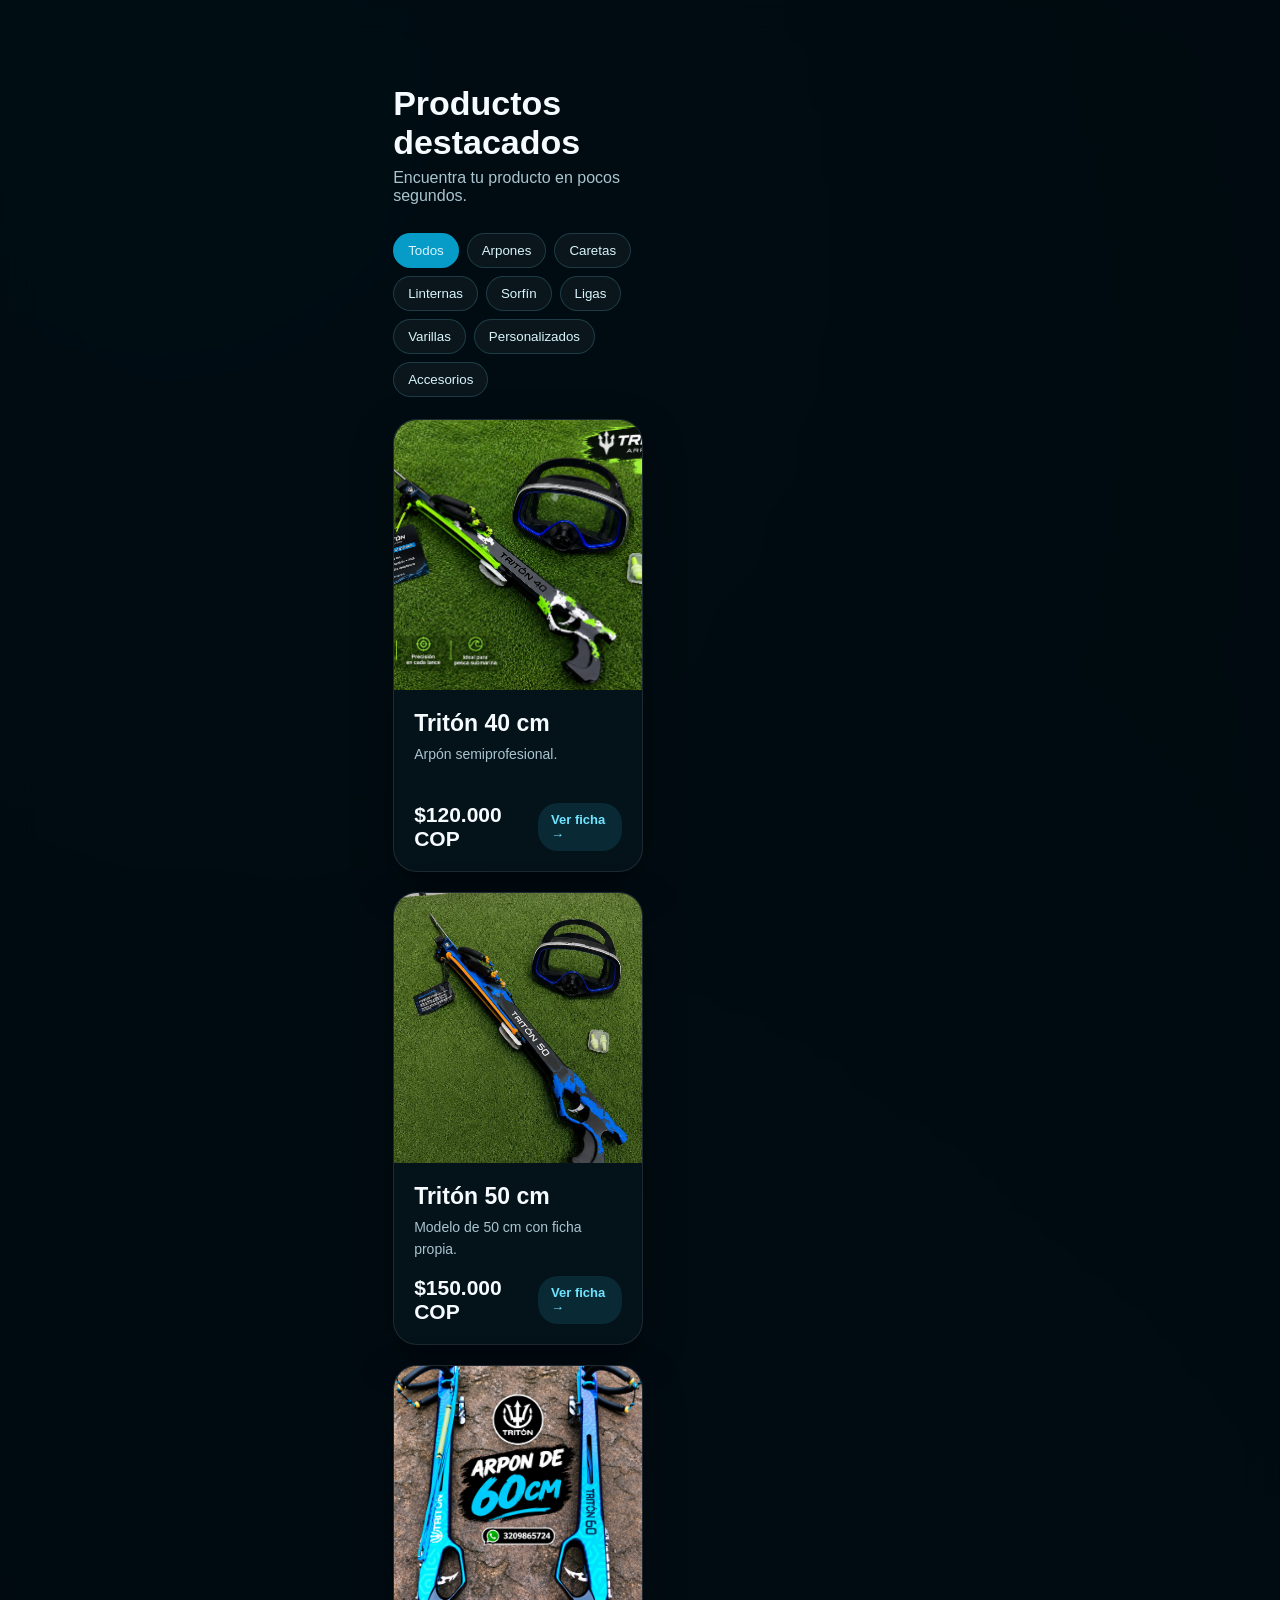
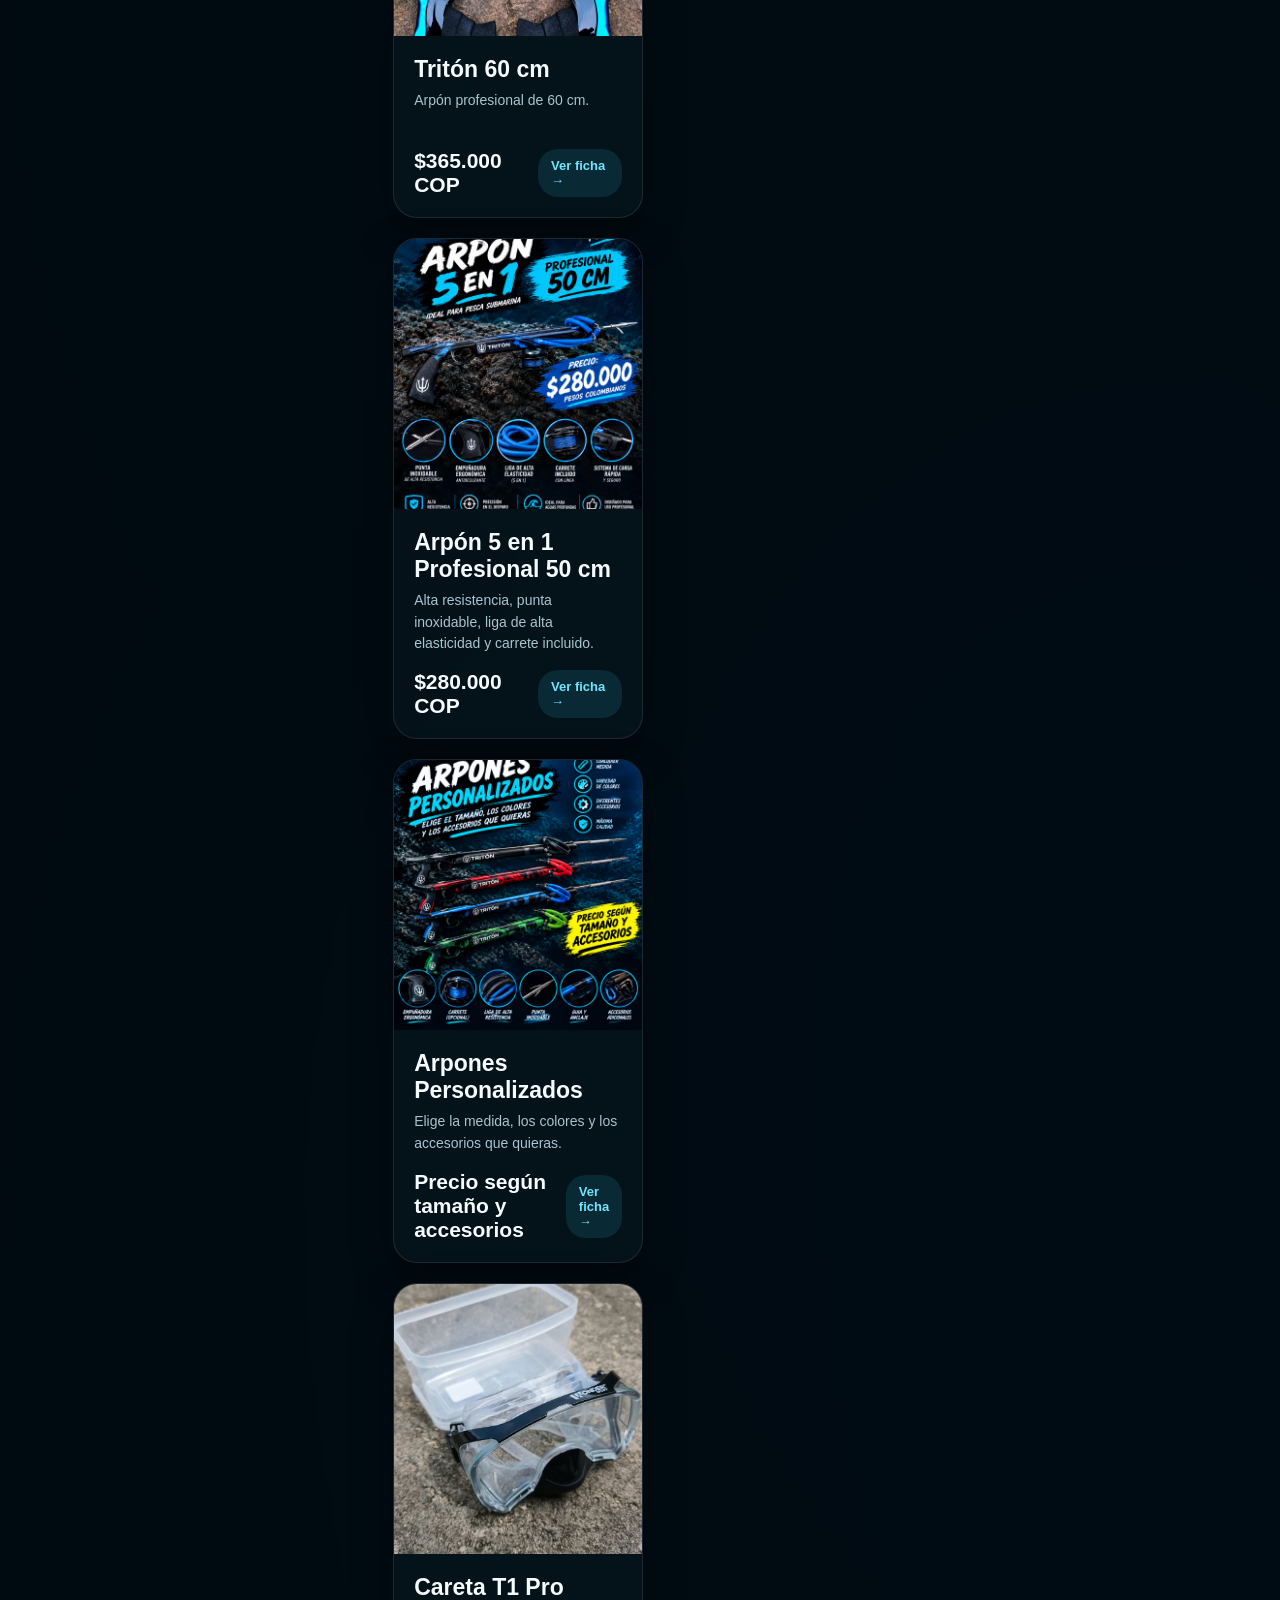
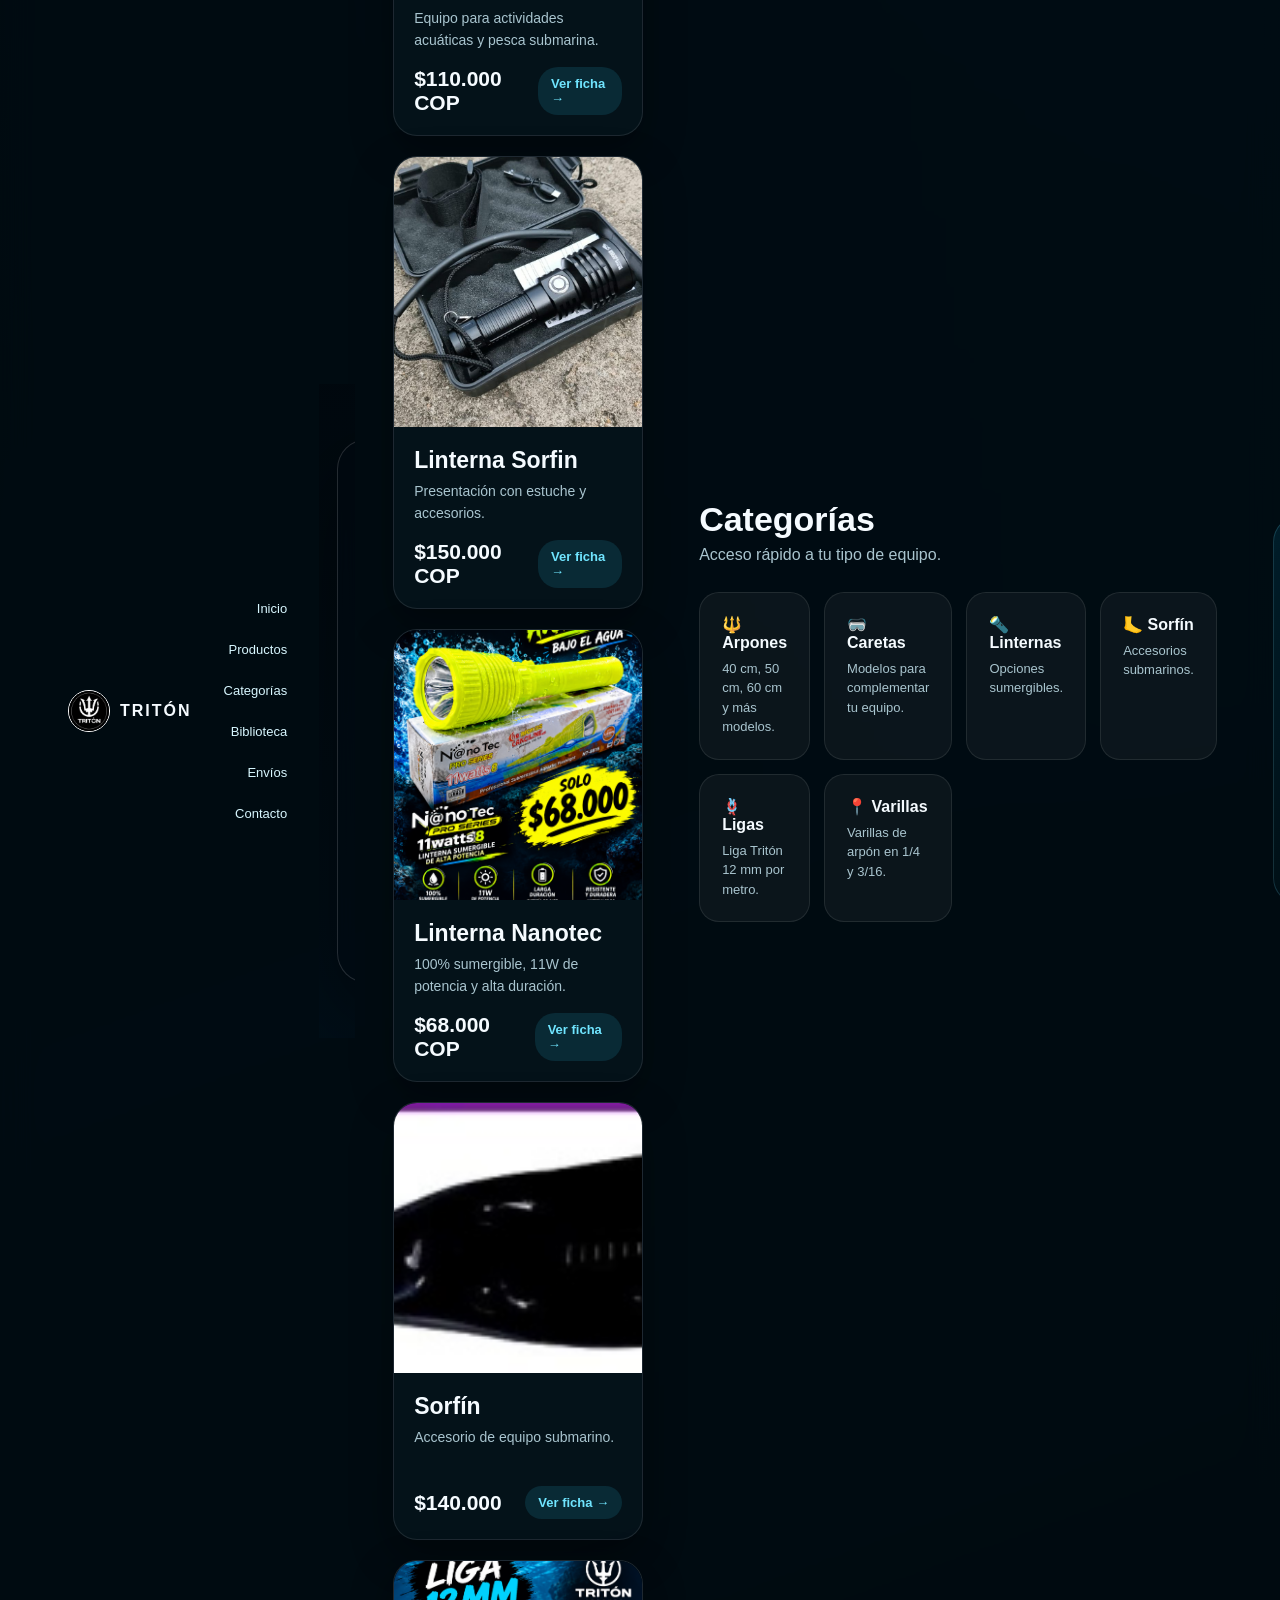
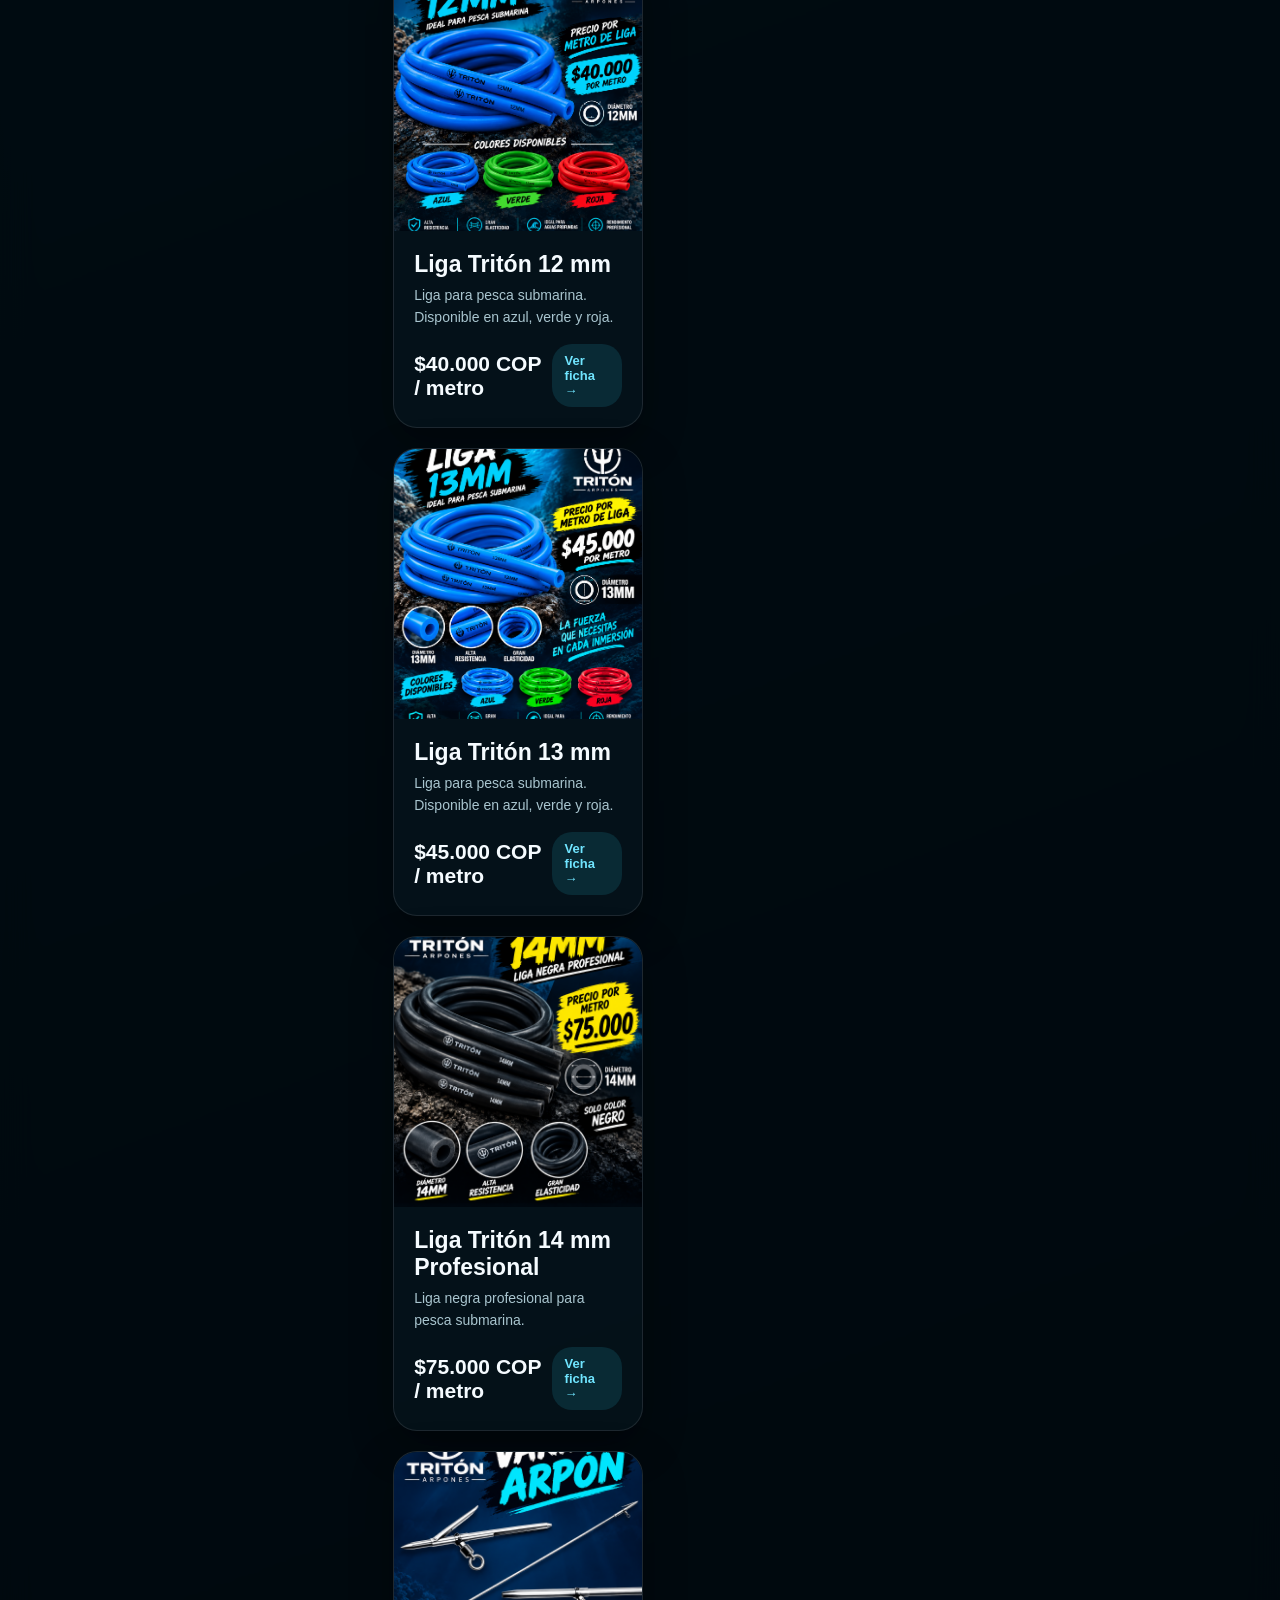
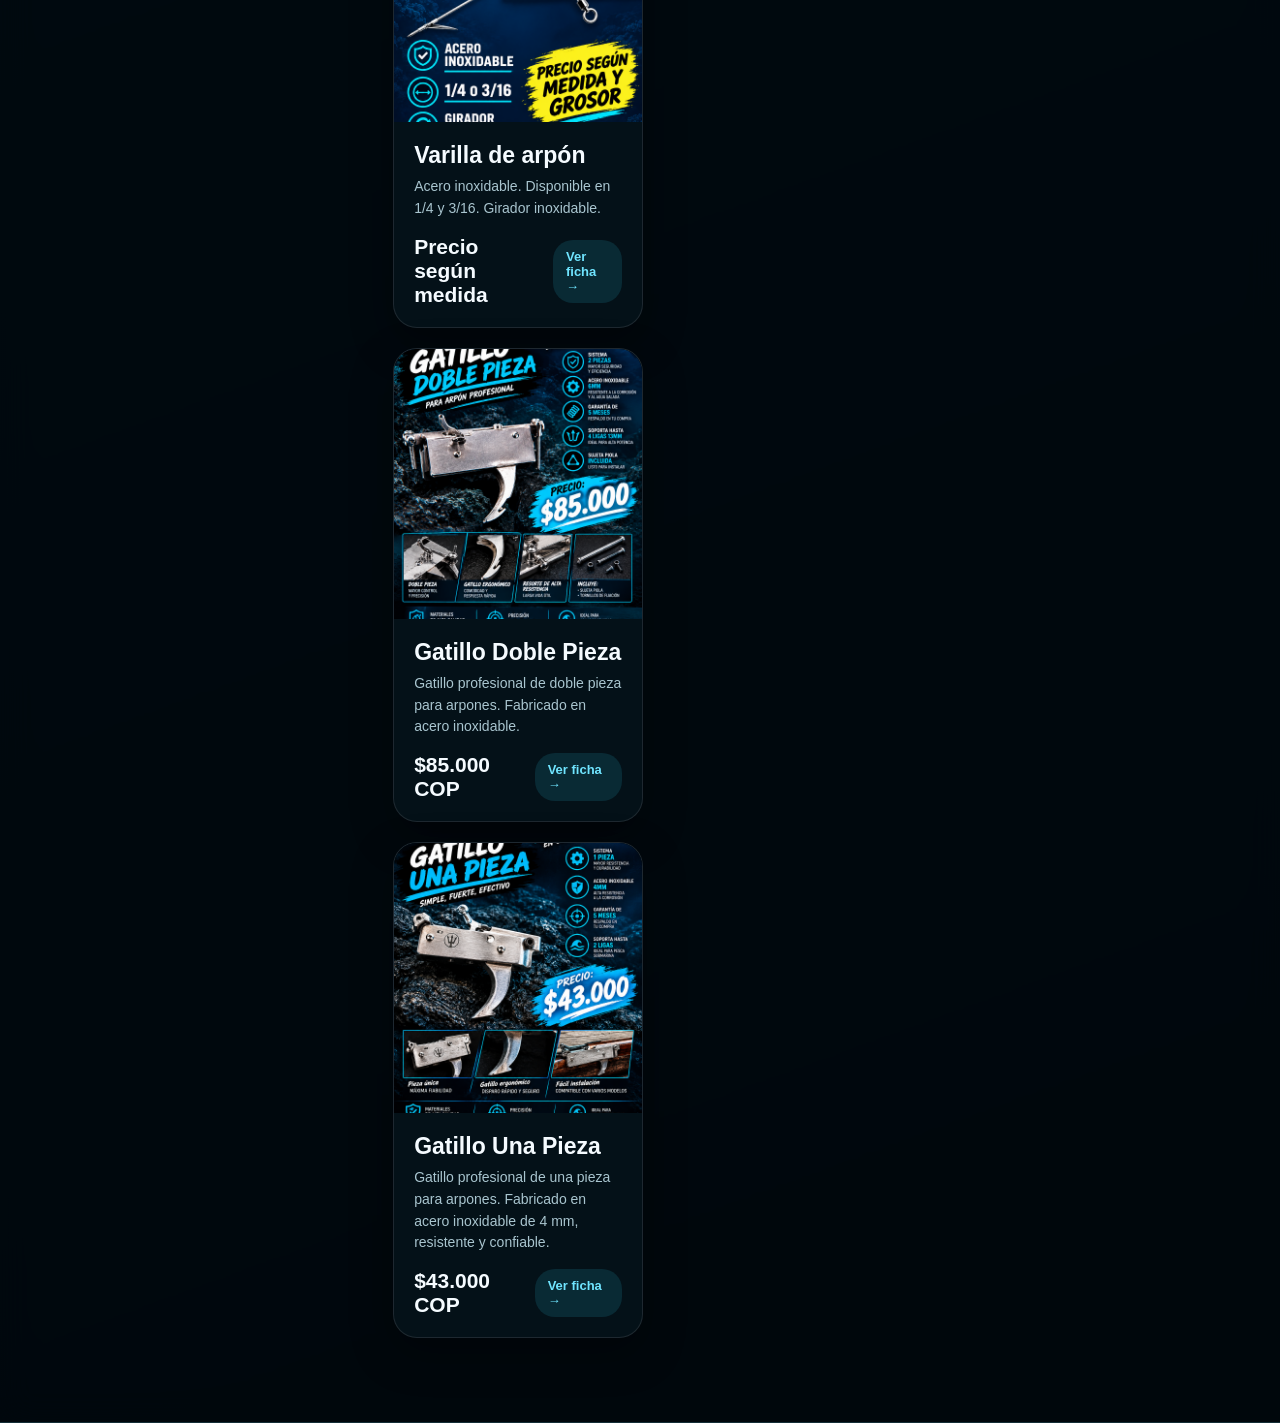
==== index.html @ bfc9eacf "Update index.html" ====
<!doctype html><html lang="es"><head><meta charset="utf-8"><meta name="viewport" content="width=device-width,initial-scale=1">
<title>Tritón Arpones | Catálogo</title><link rel="stylesheet" href="style.css"></head><body>
<div class="top"><div class="nav"><a class="brand" href="index.html"><img src="logo.jpg" alt="Tritón">TRITÓN</a>
<div class="navlinks">
<a href="index.html">Inicio</a>
<a href="index.html#productos">Productos</a>
<a href="index.html#categorias">Categorías</a>
<a href="index.html#galeria">Biblioteca</a>
<a href="index.html#envios">Envíos</a>
<a href="index.html#contacto">Contacto</a>
</div>
<section class="hero"><video class="hero-video" autoplay muted loop playsinline><source src="videofondo.mp4" type="video/mp4"></video><div class="hero-overlay"></div><div class="hero-content"><img class="logo-big" src="logo.jpg" alt="Logo Tritón Arpones">
<h1>TRITÓN <span>ARPONES</span></h1><p>Catálogo digital de productos para pesca submarina. Encuentra tu equipo, abre su ficha y consulta directamente.</p>
<div class="actions"><a class="btn" href="#productos">🔱 Explorar productos</a><a class="btn green" href="#contacto">💬 WhatsApp</a></div></div></section>

<section class="section" id="productos"><div class="section-head"><div><h2>Productos destacados</h2><p>Encuentra tu producto en pocos segundos.</p></div></div>
<div class="filters">
<button class="filter active" onclick="filtrar('todos',this)">Todos</button><button class="filter" onclick="filtrar('arpon',this)">Arpones</button><button class="filter" onclick="filtrar('careta',this)">Caretas</button><button class="filter" onclick="filtrar('linterna',this)">Linternas</button><button class="filter" onclick="filtrar('sorfin',this)">Sorfín</button><button class="filter" onclick="filtrar('liga',this)">Ligas</button><button class="filter" onclick="filtrar('varilla',this)">Varillas</button><button class="filter" onclick="filtrar('personalizado',this)">Personalizados</button><button class="filter" onclick="filtrar('accesorio',this)">
    Accesorios
</button>
</div>
<div class="products">
<article class="card" data-cat="arpon"><a href="triton-40.html"><div class="card-media"><img src="arpon-40.jpg.png" alt="Tritón 40 cm"></div></a><div class="card-body"><h3>Tritón 40 cm</h3><p>Arpón semiprofesional.</p><div class="card-bottom"><span class="price">$120.000 COP</span><span class="small-btn">Ver ficha →</span></div></div></article>
<article class="card" data-cat="arpon"><a href="triton-50.html"><div class="card-media"><img src="arpon-50.jpg.jpeg" alt="Tritón 50 cm"></div></a><div class="card-body"><h3>Tritón 50 cm</h3><p>Modelo de 50 cm con ficha propia.</p><div class="card-bottom"><span class="price">$150.000 COP</span><span class="small-btn">Ver ficha →</span></div></div></article>
<article class="card" data-cat="arpon"><a href="triton-60.html"><div class="card-media"><img src="arpon-60.png" alt="Tritón 60 cm"></div></a><div class="card-body"><h3>Tritón 60 cm</h3><p>Arpón profesional de 60 cm.</p><div class="card-bottom"><span class="price">$365.000 COP</span><span class="small-btn">Ver ficha →</span></div></div></article>
<article class="card" data-cat="arpon"><a href="arpon-50pro.html"><div class="card-media"><img src="arpon-50pro.png" alt="Arpón 5 en 1 profesional 50 cm"></div></a><div class="card-body"><h3>Arpón 5 en 1 Profesional 50 cm</h3><p>Alta resistencia, punta inoxidable, liga de alta elasticidad y carrete incluido.</p><div class="card-bottom"><span class="price">$280.000 COP</span><span class="small-btn">Ver ficha →</span></div></div></article>
<article class="card" data-cat="personalizado">
<a href="arpones-personalizados.html"><div class="card-media"><img src="./arponpersonalizado.png" alt="Arpones personalizados Tritón"></div></a>
<div class="card-body"><h3>Arpones Personalizados</h3><p>Elige la medida, los colores y los accesorios que quieras.</p><div class="card-bottom"><span class="price">Precio según tamaño y accesorios</span><span class="small-btn">Ver ficha →</span></div></div>
</article>

<article class="card" data-cat="careta"><a href="careta.html"><div class="card-media"><img src="careta.jpeg" alt="Careta"></div></a><div class="card-body"><h3>Careta T1 Pro</h3><p>Equipo para actividades acuáticas y pesca submarina.</p><div class="card-bottom"><span class="price">$110.000 COP</span><span class="small-btn">Ver ficha →</span></div></div></article>
<article class="card" data-cat="linterna"><a href="linterna.html"><div class="card-media"><img src="linterna.jpeg" alt="Linterna sumergible"></div></a><div class="card-body"><h3>Linterna Sorfin</h3><p>Presentación con estuche y accesorios.</p><div class="card-bottom"><span class="price">$150.000 COP</span><span class="small-btn">Ver ficha →</span></div></div></article>
<article class="card" data-cat="linterna"><a href="linterna-nanotec.html"><div class="card-media"><img src="./linternananotec.png" alt="Linterna Nanotec Pro Series 11W"></div></a><div class="card-body"><h3>Linterna Nanotec</h3><p>100% sumergible, 11W de potencia y alta duración.</p><div class="card-bottom"><span class="price">$68.000 COP</span><span class="small-btn">Ver ficha →</span></div></div></article>
<article class="card" data-cat="sorfin"><a href="sorfin.html"><div class="card-media"><img src="sorfin.jpg" alt="Sorfín"></div></a><div class="card-body"><h3>Sorfín</h3><p>Accesorio de equipo submarino.</p><div class="card-bottom"><span class="price">$140.000</span><span class="small-btn">Ver ficha →</span></div></div></article>
<article class="card" data-cat="liga">
<a href="liga-12mm.html"><div class="card-media"><img src="liga12mm.png" alt="Liga Tritón 12 mm"></div></a>
<div class="card-body"><h3>Liga Tritón 12 mm</h3><p>Liga para pesca submarina. Disponible en azul, verde y roja.</p><div class="card-bottom"><span class="price">$40.000 COP / metro</span><span class="small-btn">Ver ficha →</span></div></div>
</article>
<article class="card" data-cat="liga">
<a href="liga-13mm.html"><div class="card-media"><img src="liga-13mm.png" alt="Liga Tritón 13 mm"></div></a>
<div class="card-body"><h3>Liga Tritón 13 mm</h3><p>Liga para pesca submarina. Disponible en azul, verde y roja.</p><div class="card-bottom"><span class="price">$45.000 COP / metro</span><span class="small-btn">Ver ficha →</span></div></div>
</article>
<article class="card" data-cat="liga">
<a href="liga-14mm.html"><div class="card-media"><img src="liga-14.png" alt="Liga Tritón 14 mm profesional"></div></a>
<div class="card-body"><h3>Liga Tritón 14 mm Profesional</h3><p>Liga negra profesional para pesca submarina.</p><div class="card-bottom"><span class="price">$75.000 COP / metro</span><span class="small-btn">Ver ficha →</span></div></div>
</article>

<article class="card" data-cat="varilla">
<a href="varilla-arpon.html"><div class="card-media"><img src="varillaarpon.png" alt="Varilla de arpón Tritón"></div></a>
<div class="card-body"><h3>Varilla de arpón</h3><p>Acero inoxidable. Disponible en 1/4 y 3/16. Girador inoxidable.</p><div class="card-bottom"><span class="price">Precio según medida</span><span class="small-btn">Ver ficha →</span></div></div>
</article>
<article class="card" data-cat="accesorio">

    <a href="gatillo.html">
        <div class="card-media">
            <img src="gatillo2.png" alt="Gatillo doble pieza Tritón">
        </div>
    </a>

    <div class="card-body">

        <h3>Gatillo Doble Pieza</h3>

        <p>
            Gatillo profesional de doble pieza para arpones.
            Fabricado en acero inoxidable.
        </p>

        <div class="card-bottom">

            <span class="price">
                $85.000 COP
            </span>

            <span class="small-btn">
                Ver ficha →
            </span>

        </div>

    </div>

</article>
    <article class="card" data-cat="accesorio">

    <a href="gatillo1.html">
        <div class="card-media">
            <img 
                src="gatillo1.png" 
                alt="Gatillo una pieza Tritón Arpones"
            >
        </div>
    </a>

    <div class="card-body">

        <h3>Gatillo Una Pieza</h3>

        <p>
            Gatillo profesional de una pieza para arpones.
            Fabricado en acero inoxidable de 4 mm,
            resistente y confiable.
        </p>

        <div class="card-bottom">

            <span class="price">
                $43.000 COP
            </span>

            <span class="small-btn">
                Ver ficha →
            </span>

        </div>

    </div>

</article>
</div></section>

<section class="section" id="categorias"><div class="section-head"><div><h2>Categorías</h2><p>Acceso rápido a tu tipo de equipo.</p></div></div>
<div class="info-grid"><div class="info"><strong>🔱 Arpones</strong><span>40 cm, 50 cm, 60 cm y más modelos.</span></div><div class="info"><strong>🥽 Caretas</strong><span>Modelos para complementar tu equipo.</span></div><div class="info"><strong>🔦 Linternas</strong><span>Opciones sumergibles.</span></div><div class="info"><strong>🦶 Sorfín</strong><span>Accesorios submarinos.</span></div><div class="info"><strong>🪢 Ligas</strong><span>Liga Tritón 12 mm por metro.</span></div><div class="info"><strong>📍 Varillas</strong><span>Varillas de arpón en 1/4 y 3/16.</span></div></div></section>
<section class="section biblioteca" id="galeria">
    
<div class="banner"><div><h2>✨ Marcación láser</h2><p>Presenta la personalización como un servicio independiente dentro del catálogo.</p><div class="actions" style="justify-content:flex-start"><a class="btn" href="marcacion.html">Ver marcación</a></div></div><img src="marcacionlaser.png" alt="Marcación láser"></div></section>

<section class="section" id="envios"><div class="section-head"><div><h2>🚚 Envíos nacionales e internacionales</h2><p>Recibimos pedidos desde Colombia y también realizamos envíos internacionales.</p></div></div>
<div class="info-grid">
<div class="info"><strong>🇨🇴 Envíos nacionales</strong><span>Enviamos nuestros productos a diferentes ciudades de Colombia.</span></div>
<div class="info"><strong>🌎 Envíos internacionales</strong><span>También realizamos envíos fuera de Colombia. Consulta disponibilidad y costo según destino.</span></div>
<div class="info"><strong>📦 Pedidos</strong><span>Escríbenos por WhatsApp para confirmar disponibilidad, valor del envío y tiempo de entrega.</span></div>
</div>
<div class="actions" style="justify-content:center;margin-top:24px"><a class="btn green" href="https://wa.me/573209865724?text=Hola%20Tritón%20Arpones,%20quiero%20consultar%20por%20un%20envío%20nacional%20o%20internacional.">💬 Consultar envío</a></div>
</section>

<section class="contact" id="contacto"><h2>¿Necesitas ayuda?</h2><p>Consulta disponibilidad, precios o un producto específico.</p><a class="btn green" href="https://wa.me/573209865724">💬 Consultar por WhatsApp</a></section>
<footer>

    <strong>TRITÓN ARPONES</strong>

    <br><br>

    Precisión · Resistencia · Calidad

    <div class="redes-footer">

        <p>SÍGUENOS EN INSTAGRAM</p>

        <a
            href="https://www.instagram.com/arpon.triton/"
            target="_blank"
            rel="noopener noreferrer"
        >
            📷 @arpon.triton
        </a>

    </div>

    <br>

    © 2026

</footer>

<div class="modal" id="modal" onclick="closeModal()"><button class="close">×</button><img id="modalImg" src="" alt=""></div>

<script>
function openModal(src){document.getElementById('modalImg').src=src;document.getElementById('modal').classList.add('show')}
function closeModal(){document.getElementById('modal').classList.remove('show')}
function filtrar(cat,btn){
 document.querySelectorAll('.filter').forEach(x=>x.classList.remove('active'));
 btn.classList.add('active');
 document.querySelectorAll('.card').forEach(c=>c.style.display=(cat==='todos'||c.dataset.cat===cat)?'block':'none');
}
</script></body></html>
---- style.css ----
:root{
    --bg:#031019;
    --panel:#071b27;
    --cyan:#28d8ff;
    --cyan2:#079cc7;
    --green:#20d477;
    --white:#f5fbff;
    --muted:#a9c5cf;
    --border:rgba(110,225,255,.18);
}

/* ===== BASE ===== */

*{
    box-sizing:border-box;
    margin:0;
    padding:0;
}

html{
    scroll-behavior:smooth;
    width:100%;
    overflow-x:hidden;
}

body{
    width:100%;
    min-width:0;
    margin:0;
    padding:0;
    font-family:Arial,sans-serif;
    color:var(--white);
    background:
        radial-gradient(circle at 10% 0%,rgba(0,205,255,.20),transparent 28%),
        radial-gradient(circle at 90% 30%,rgba(0,93,175,.20),transparent 30%),
        linear-gradient(160deg,#01070b,#062431 52%,#01090f);
    min-height:100vh;
    overflow-x:hidden;
    display:block;
}

a{
    text-decoration:none;
    color:inherit;
}

/* ===== MENU ===== */

.top{
    position:sticky;
    top:0;
    z-index:50;
    width:100%;
    background:rgba(1,8,13,.84);
    backdrop-filter:blur(16px);
    border-bottom:1px solid var(--border);
}

.nav{
    width:100%;
    max-width:1180px;
    margin:0 auto;
    display:flex;
    align-items:center;
    justify-content:space-between;
    gap:20px;
    padding:12px 18px;
}

.brand{
    display:flex;
    align-items:center;
    gap:10px;
    font-weight:900;
    letter-spacing:2px;
    white-space:nowrap;
}

.brand img{
    width:42px;
    height:42px;
    border-radius:50%;
    border:1px solid white;
    object-fit:cover;
}

.navlinks{
    display:flex;
    gap:8px;
    flex-wrap:wrap;
    justify-content:flex-end;
}

.navlinks a{
    padding:9px 12px;
    border-radius:20px;
    color:#d7f7ff;
    font-size:13px;
}

.navlinks a:hover{
    background:rgba(40,216,255,.12);
}

/* ===== HERO ===== */

.hero{
    position:relative;
    width:100%;
    min-height:640px;
    display:grid;
    place-items:center;
    text-align:center;
    padding:55px 18px;
    overflow:hidden;
    background:#01090f;
}

.hero-video{
    position:absolute;
    inset:0;
    width:100%;
    height:100%;
    object-fit:cover;
    z-index:0;
}

.hero-overlay{
    position:absolute;
    inset:0;
    z-index:1;
    background:
        linear-gradient(
            rgba(0,8,14,.45),
            rgba(0,15,25,.88)
        );
}

.hero-content{
    position:relative;
    z-index:2;
    width:100%;
    max-width:900px;
    padding:42px 25px;
    border:1px solid rgba(255,255,255,.14);
    border-radius:30px;
    background:rgba(0,10,17,.58);
    backdrop-filter:blur(8px);
    box-shadow:0 30px 90px rgba(0,0,0,.55);
}

.logo-big{
    width:105px;
    height:105px;
    border-radius:50%;
    border:2px solid white;
    box-shadow:0 0 35px rgba(40,216,255,.3);
    object-fit:cover;
}

.hero h1{
    font-size:clamp(38px,7vw,72px);
    letter-spacing:5px;
    margin:18px 0 10px;
}

.hero h1 span{
    color:var(--cyan);
}

.hero p{
    max-width:700px;
    margin:auto;
    color:#d4f5fc;
    line-height:1.7;
    font-size:17px;
}

.actions{
    display:flex;
    justify-content:center;
    align-items:center;
    gap:12px;
    flex-wrap:wrap;
    margin-top:26px;
}

.btn{
    display:inline-flex;
    align-items:center;
    justify-content:center;
    gap:8px;
    padding:13px 20px;
    border-radius:28px;
    background:linear-gradient(135deg,#057da3,#17c9f0);
    font-weight:800;
    transition:.25s;
}

.btn:hover{
    transform:translateY(-3px);
    box-shadow:0 12px 30px rgba(40,216,255,.24);
}

.btn.green{
    background:var(--green);
    color:#032011;
}

/* ===== SECCIONES ===== */

.section{
    width:100%;
    max-width:1180px;
    margin:0 auto;
    padding:72px 18px;
    display:block;
}

.section-head{
    display:flex;
    align-items:end;
    justify-content:space-between;
    gap:20px;
    margin-bottom:28px;
}

.section-head h2{
    font-size:34px;
}

.section-head p{
    color:var(--muted);
    margin-top:7px;
}

/* ===== FILTROS ===== */

.filters{
    width:100%;
    display:flex;
    gap:8px;
    flex-wrap:wrap;
    margin-bottom:22px;
}

.filter{
    border:1px solid var(--border);
    background:rgba(255,255,255,.045);
    color:#d8f5fc;
    border-radius:22px;
    padding:9px 14px;
    cursor:pointer;
}

.filter.active,
.filter:hover{
    background:var(--cyan2);
    border-color:transparent;
}

/* ===== PRODUCTOS ===== */

.products{
    width:100%;
    display:grid;
    grid-template-columns:repeat(auto-fit,minmax(250px,1fr));
    gap:20px;
}

.card{
    width:100%;
    background:rgba(5,20,29,.82);
    border:1px solid rgba(255,255,255,.10);
    border-radius:24px;
    overflow:hidden;
    box-shadow:0 15px 40px rgba(0,0,0,.35);
    transition:.3s;
}

.card:hover{
    transform:translateY(-6px);
    border-color:rgba(40,216,255,.42);
}

.card-media{
    width:100%;
    height:270px;
    background:#02080d;
    overflow:hidden;
}

.card-media img{
    width:100%;
    height:100%;
    object-fit:cover;
    display:block;
    transition:.45s;
}

.card:hover .card-media img{
    transform:scale(1.045);
}

.card-body{
    padding:20px;
}

.card-body h3{
    font-size:23px;
    margin-bottom:7px;
}

.card-body p{
    color:var(--muted);
    line-height:1.55;
    font-size:14px;
    min-height:44px;
}

.card-bottom{
    display:flex;
    align-items:center;
    justify-content:space-between;
    gap:10px;
    margin-top:15px;
}

.price{
    font-weight:900;
    font-size:21px;
}

.small-btn{
    padding:9px 13px;
    border-radius:20px;
    background:rgba(40,216,255,.12);
    color:#70e5ff;
    font-weight:800;
    font-size:13px;
}

/* ===== CATEGORÍAS ===== */

.info-grid{
    width:100%;
    display:grid;
    grid-template-columns:repeat(4,1fr);
    gap:14px;
}

.info{
    padding:22px;
    border-radius:20px;
    background:rgba(255,255,255,.045);
    border:1px solid rgba(255,255,255,.09);
}

.info strong{
    display:block;
    margin-bottom:7px;
}

.info span{
    color:var(--muted);
    font-size:13px;
    line-height:1.5;
}

/* ===== MARCACIÓN ===== */

.banner{
    width:100%;
    display:grid;
    grid-template-columns:1fr 1fr;
    gap:28px;
    align-items:center;
    padding:28px;
    border-radius:26px;
    background:
        linear-gradient(
            135deg,
            rgba(0,115,150,.18),
            rgba(0,0,0,.35)
        );
    border:1px solid var(--border);
}

.banner img{
    width:100%;
    border-radius:18px;
    max-height:360px;
    object-fit:cover;
}

.banner h2{
    font-size:32px;
    margin-bottom:12px;
}

.banner p{
    color:var(--muted);
    line-height:1.7;
}

/* ===== ENVÍOS ===== */

#envios{
    width:100%;
}

/* ===== CONTACTO ===== */

.contact{
    width:100%;
    text-align:center;
    padding:80px 18px;
    background:rgba(0,0,0,.45);
}

.contact h2{
    font-size:38px;
}

.contact p{
    color:var(--muted);
    margin:10px 0 22px;
}

/* ===== FOOTER ===== */

footer{
    width:100%;
    text-align:center;
    padding:28px;
    color:#77939e;
    background:#010609;
}

.redes-footer{
    margin-top:25px;
}

.redes-footer p{
    color:#00c8ff;
    font-weight:bold;
    font-size:14px;
    letter-spacing:1px;
    margin-bottom:12px;
}

.redes-footer a{
    display:inline-block;
    color:#ffffff;
    text-decoration:none;
    border:1px solid #00c8ff;
    border-radius:10px;
    padding:10px 20px;
    background:rgba(0,200,255,.08);
    font-weight:bold;
    transition:.3s;
}

.redes-footer a:hover{
    background:#00c8ff;
    color:#001018;
    transform:translateY(-3px);
    box-shadow:0 5px 20px rgba(0,200,255,.35);
}

/* ===== PÁGINAS DE PRODUCTOS ===== */

.product-page{
    width:100%;
    max-width:1180px;
    margin:0 auto;
    padding:42px 18px 80px;
}

.back{
    display:inline-block;
    color:#76e6ff;
    margin-bottom:20px;
}

.product-layout{
    display:grid;
    grid-template-columns:1.1fr .9fr;
    gap:34px;
}

.product-photo{
    background:#02080d;
    border:1px solid rgba(255,255,255,.12);
    border-radius:26px;
    overflow:hidden;
}

.product-photo img{
    width:100%;
    max-height:720px;
    object-fit:cover;
    display:block;
    cursor:pointer;
}

.product-info h1{
    font-size:clamp(38px,5vw,60px);
    margin:7px 0;
}

.kicker{
    color:#67e2ff;
    font-weight:900;
    letter-spacing:2px;
}

.lead{
    color:var(--muted);
    line-height:1.7;
    margin:14px 0 22px;
}

.specs{
    display:grid;
    gap:9px;
}

.spec{
    padding:13px 15px;
    border-radius:14px;
    background:rgba(255,255,255,.05);
    border:1px solid rgba(255,255,255,.08);
}

/* ===== MODAL ===== */

.modal{
    display:none;
    position:fixed;
    inset:0;
    z-index:100;
    background:rgba(0,0,0,.9);
    align-items:center;
    justify-content:center;
    padding:20px;
}

.modal.show{
    display:flex;
}

.modal img{
    max-width:95vw;
    max-height:90vh;
    border-radius:14px;
}

.close{
    position:absolute;
    right:20px;
    top:10px;
    color:white;
    background:none;
    border:0;
    font-size:40px;
    cursor:pointer;
}

/* ===== TABLET ===== */

@media(max-width:850px){

    .nav{
        align-items:flex-start;
    }

    .navlinks{
        justify-content:flex-start;
    }

    .info-grid{
        grid-template-columns:1fr 1fr;
    }

    .product-layout,
    .banner{
        grid-template-columns:1fr;
    }
}

/* ===== CELULAR ===== */

@media(max-width:520px){

    .nav{
        flex-direction:column;
        align-items:center;
    }

    .navlinks{
        width:100%;
        justify-content:center;
    }

    .hero{
        min-height:570px;
    }

    .hero-content{
        padding:32px 18px;
    }

    .hero h1{
        letter-spacing:2px;
    }

    .section{
        padding:55px 14px;
    }

    .info-grid{
        grid-template-columns:1fr;
    }

    .card-media{
        height:245px;
    }

    .section-head{
        display:block;
    }

    .products{
        grid-template-columns:1fr;
    }

    .banner{
        padding:20px;
    }
}
/* =========================
   BIBLIOTECA / GALERÍA
========================= */

.biblioteca {
    padding-top: 70px;
}

.galeria-grid {
    display: grid;
    grid-template-columns: repeat(3, 1fr);
    gap: 20px;
}

.galeria-item {
    height: 300px;
    background: #02080d;
    border: 1px solid rgba(255,255,255,.10);
    border-radius: 22px;
    overflow: hidden;
    box-shadow: 0 15px 40px rgba(0,0,0,.35);
    transition: .3s;
}

.galeria-item:hover {
    transform: translateY(-6px);
    border-color: rgba(40,216,255,.45);
}

.galeria-item img {
    width: 100%;
    height: 100%;
    object-fit: cover;
    display: block;
    cursor: pointer;
    transition: .4s;
}

.galeria-item:hover img {
    transform: scale(1.04);
}

.galeria-item video {
    width: 100%;
    height: 100%;
    object-fit: cover;
    display: block;
    background: #000;
}

/* Adaptación para celular */

@media(max-width:850px) {
    .galeria-grid {
        grid-template-columns: repeat(2, 1fr);
    }
}

@media(max-width:520px) {
    .galeria-grid {
        grid-template-columns: 1fr;
    }

    .galeria-item {
        height: 260px;
    }
}
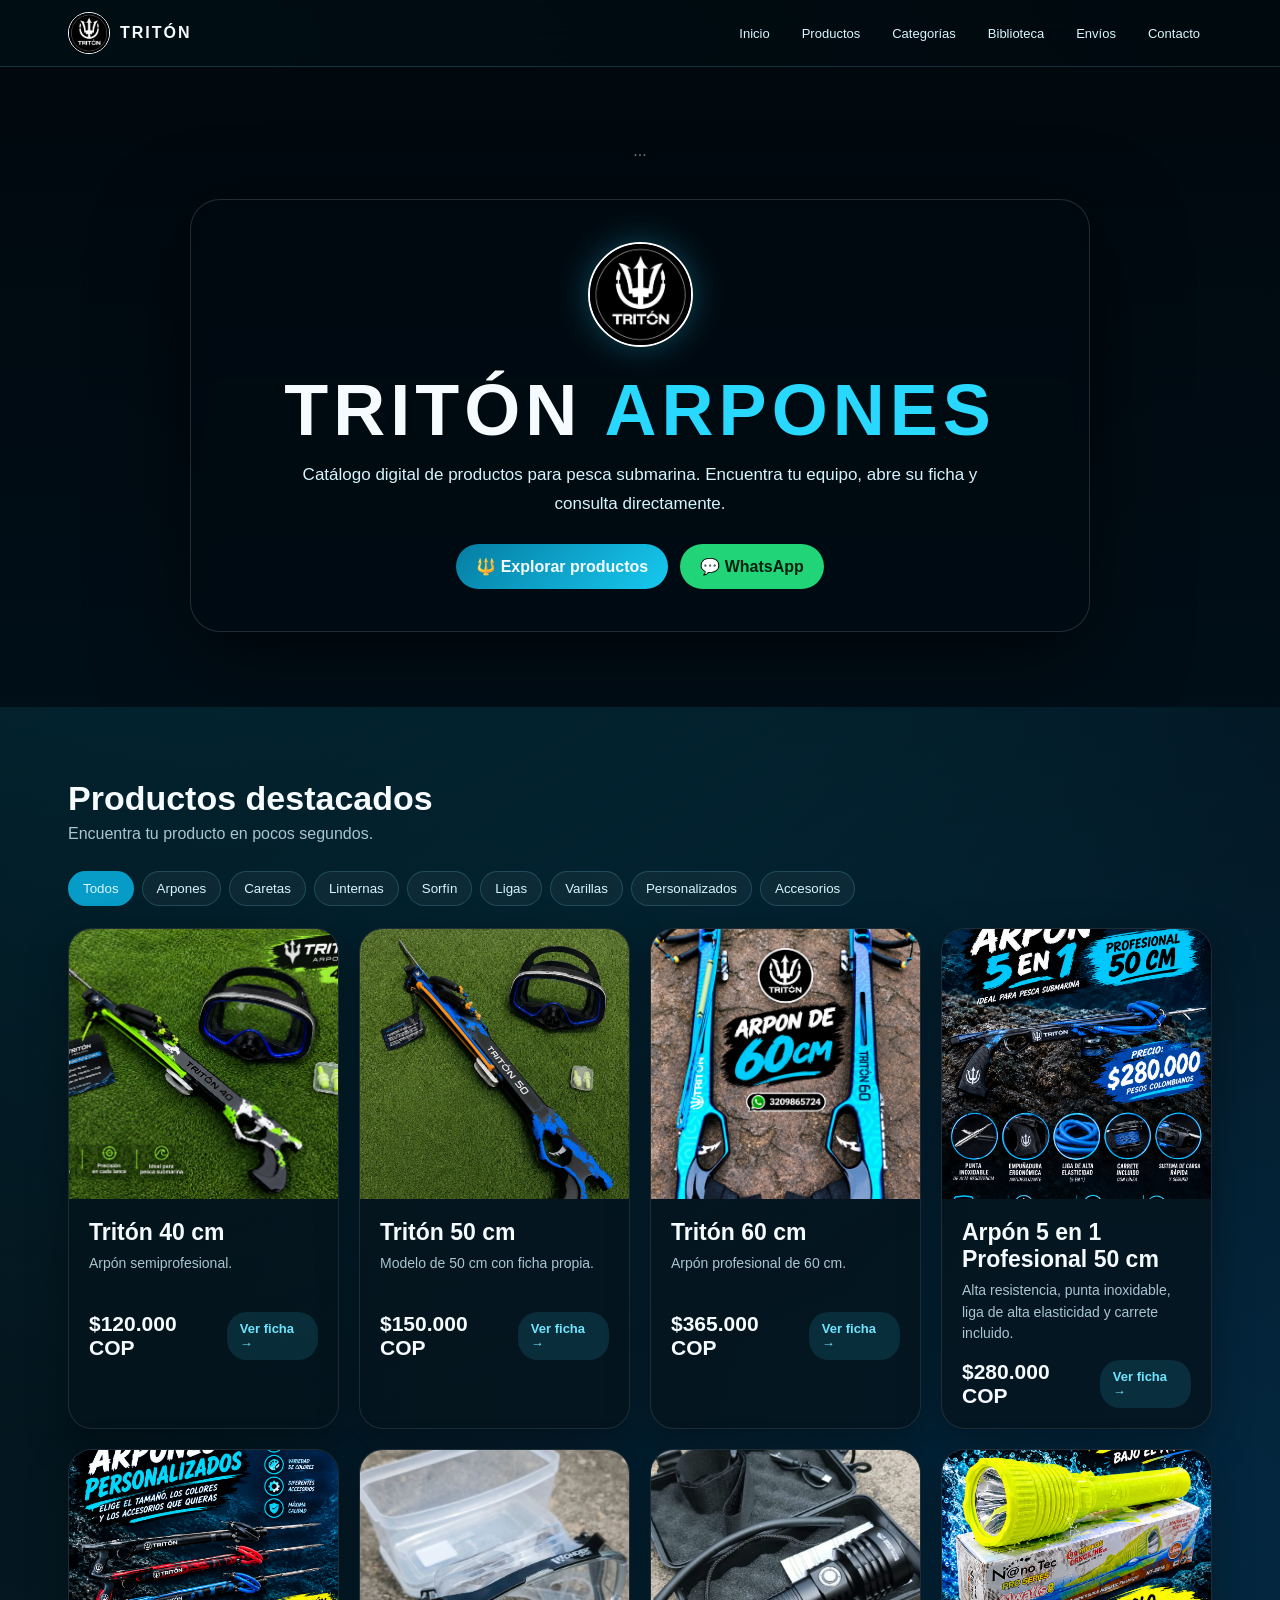
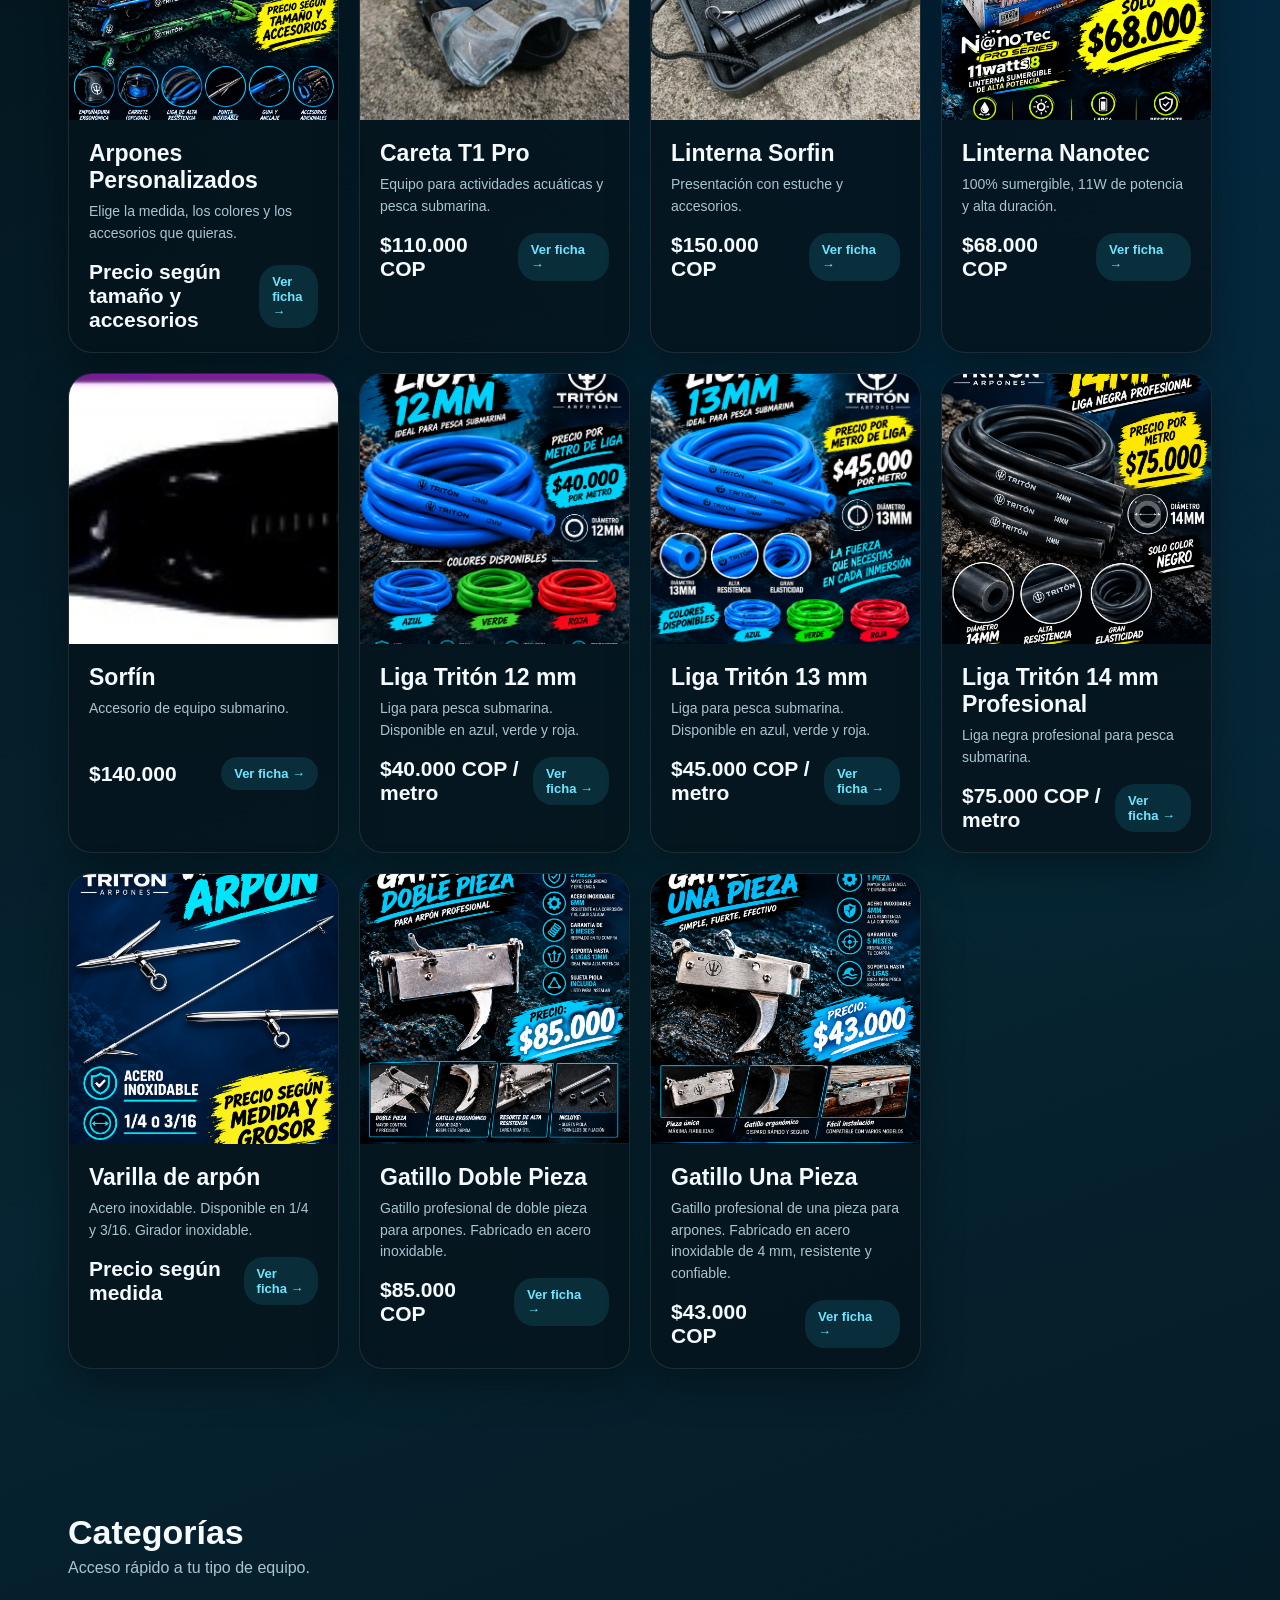
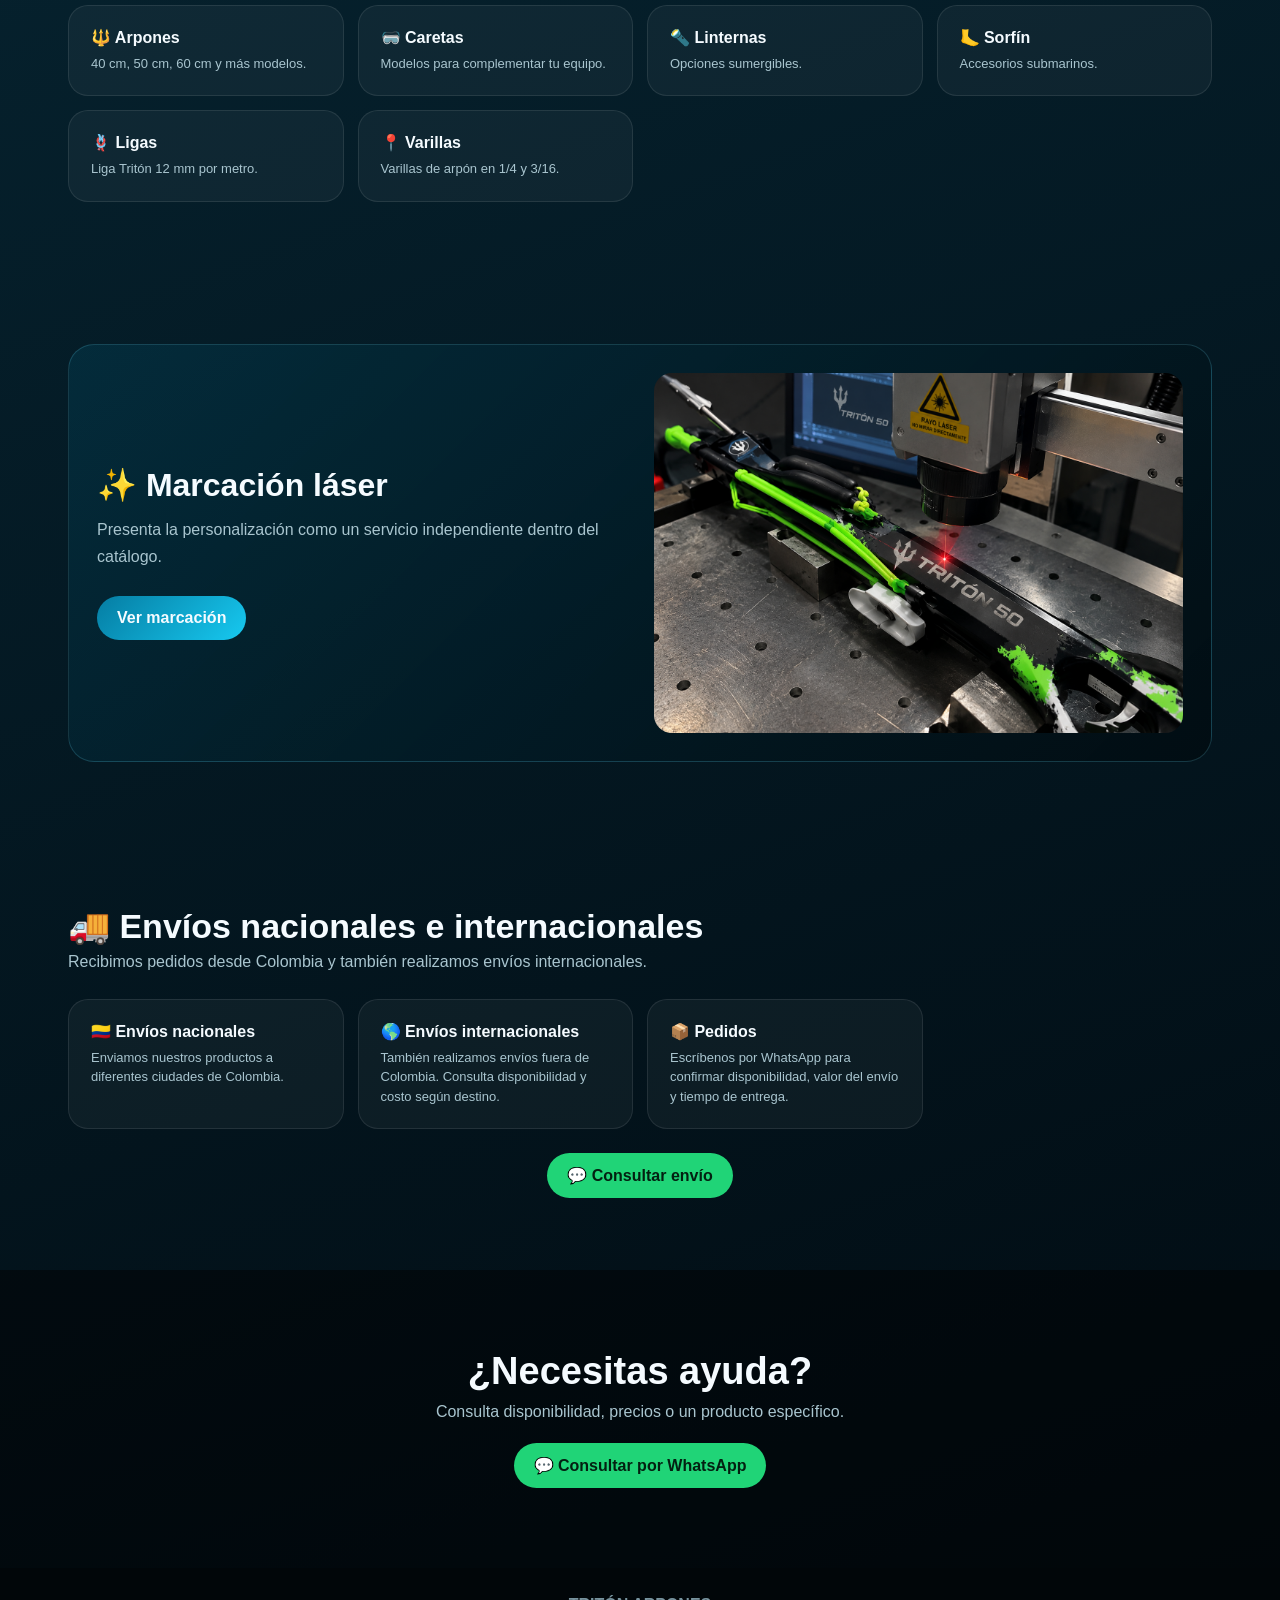
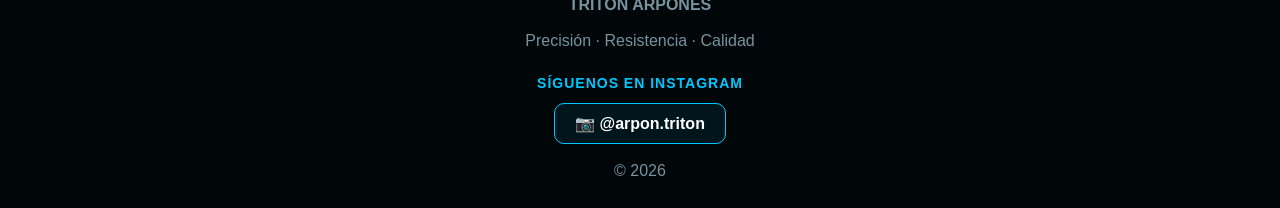
==== commit 6338a5ea: "Update index.html" ====
--- a/index.html
+++ b/index.html
@@ -1,15 +1,21 @@
 <!doctype html><html lang="es"><head><meta charset="utf-8"><meta name="viewport" content="width=device-width,initial-scale=1">
 <title>Tritón Arpones | Catálogo</title><link rel="stylesheet" href="style.css"></head><body>
-<div class="top"><div class="nav"><a class="brand" href="index.html"><img src="logo.jpg" alt="Tritón">TRITÓN</a>
-<div class="navlinks">
-<a href="index.html">Inicio</a>
-<a href="index.html#productos">Productos</a>
-<a href="index.html#categorias">Categorías</a>
-<a href="index.html#galeria">Biblioteca</a>
-<a href="index.html#envios">Envíos</a>
-<a href="index.html#contacto">Contacto</a>
+<div class="top">
+  <div class="nav">
+    <a class="brand" href="index.html"><img src="logo.jpg" alt="Tritón">TRITÓN</a>
+    <div class="navlinks">
+      <a href="index.html">Inicio</a>
+      <a href="index.html#productos">Productos</a>
+      <a href="index.html#categorias">Categorías</a>
+      <a href="index.html#galeria">Biblioteca</a>
+      <a href="index.html#envios">Envíos</a>
+      <a href="index.html#contacto">Contacto</a>
+    </div>
+  </div>
 </div>
-<section class="hero"><video class="hero-video" autoplay muted loop playsinline><source src="videofondo.mp4" type="video/mp4"></video><div class="hero-overlay"></div><div class="hero-content"><img class="logo-big" src="logo.jpg" alt="Logo Tritón Arpones">
+
+<section class="hero">
+  ...<video class="hero-video" autoplay muted loop playsinline><source src="videofondo.mp4" type="video/mp4"></video><div class="hero-overlay"></div><div class="hero-content"><img class="logo-big" src="logo.jpg" alt="Logo Tritón Arpones">
 <h1>TRITÓN <span>ARPONES</span></h1><p>Catálogo digital de productos para pesca submarina. Encuentra tu equipo, abre su ficha y consulta directamente.</p>
 <div class="actions"><a class="btn" href="#productos">🔱 Explorar productos</a><a class="btn green" href="#contacto">💬 WhatsApp</a></div></div></section>
 
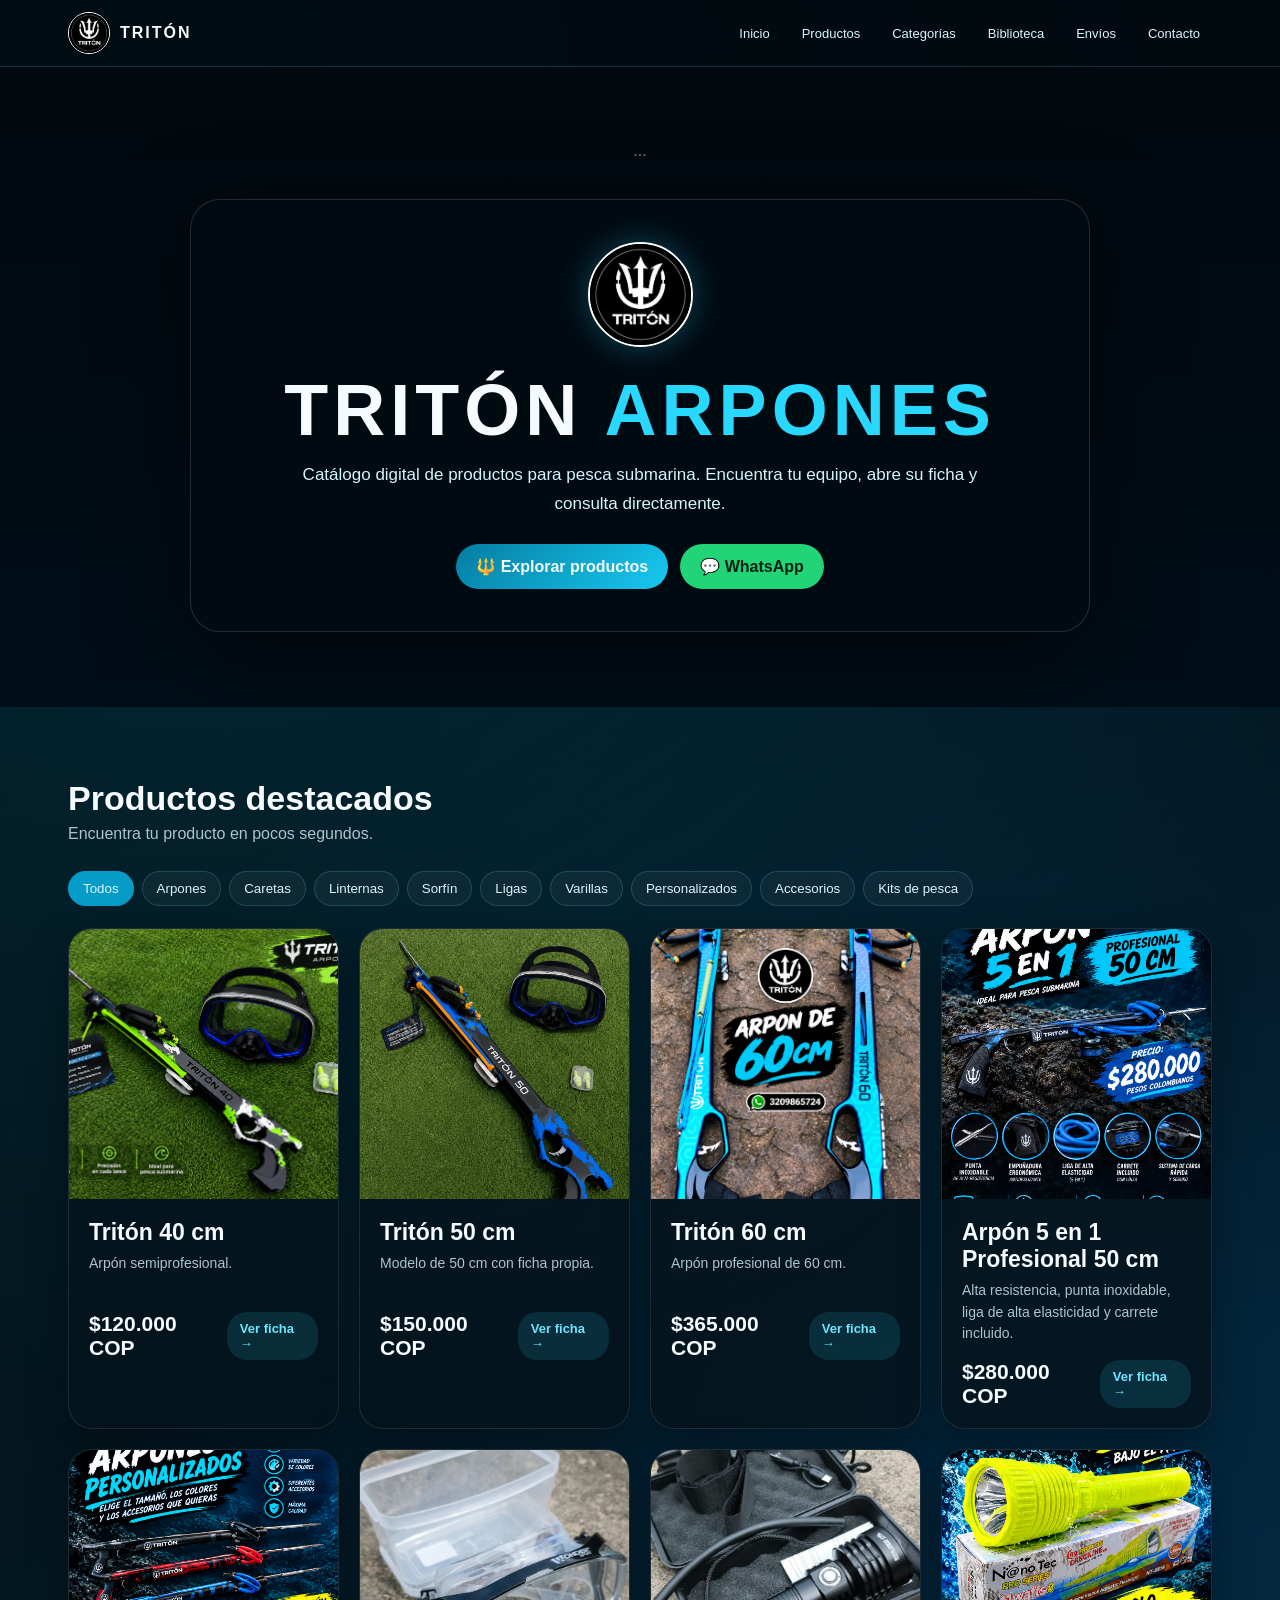
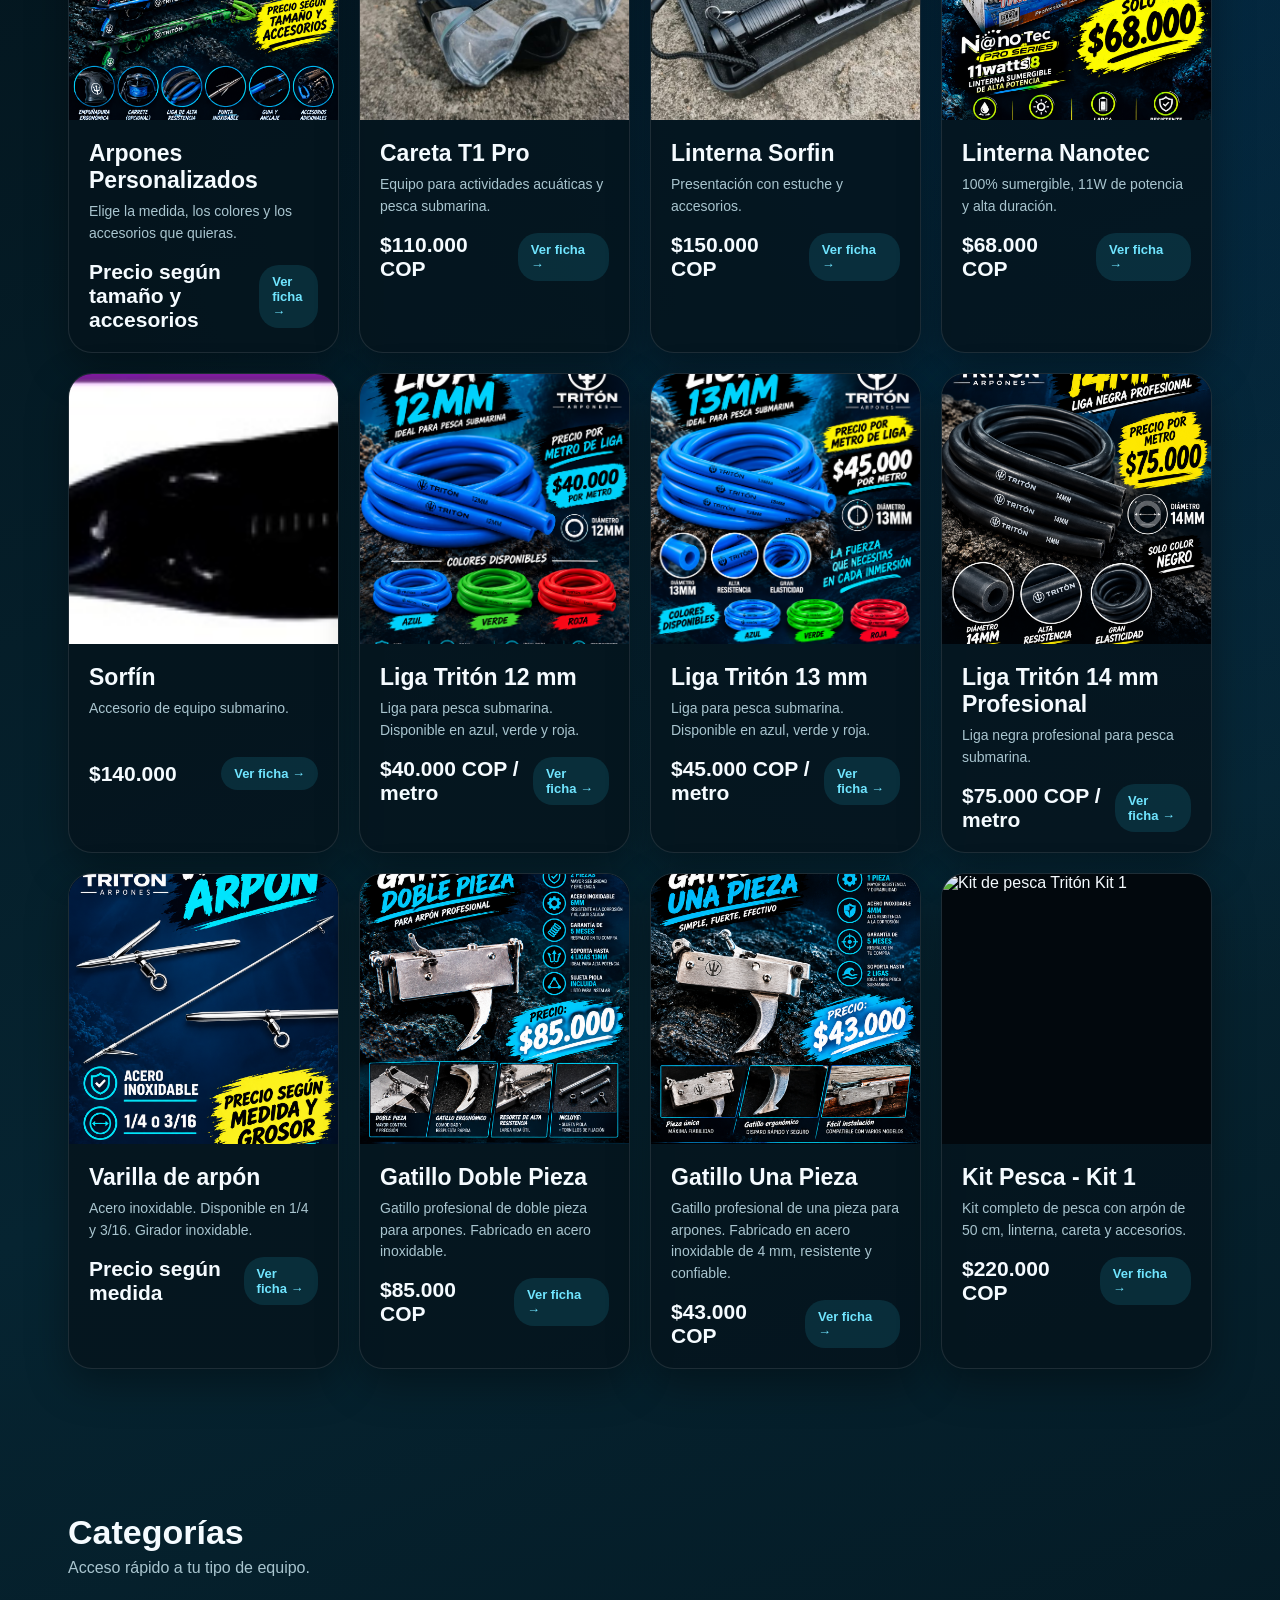
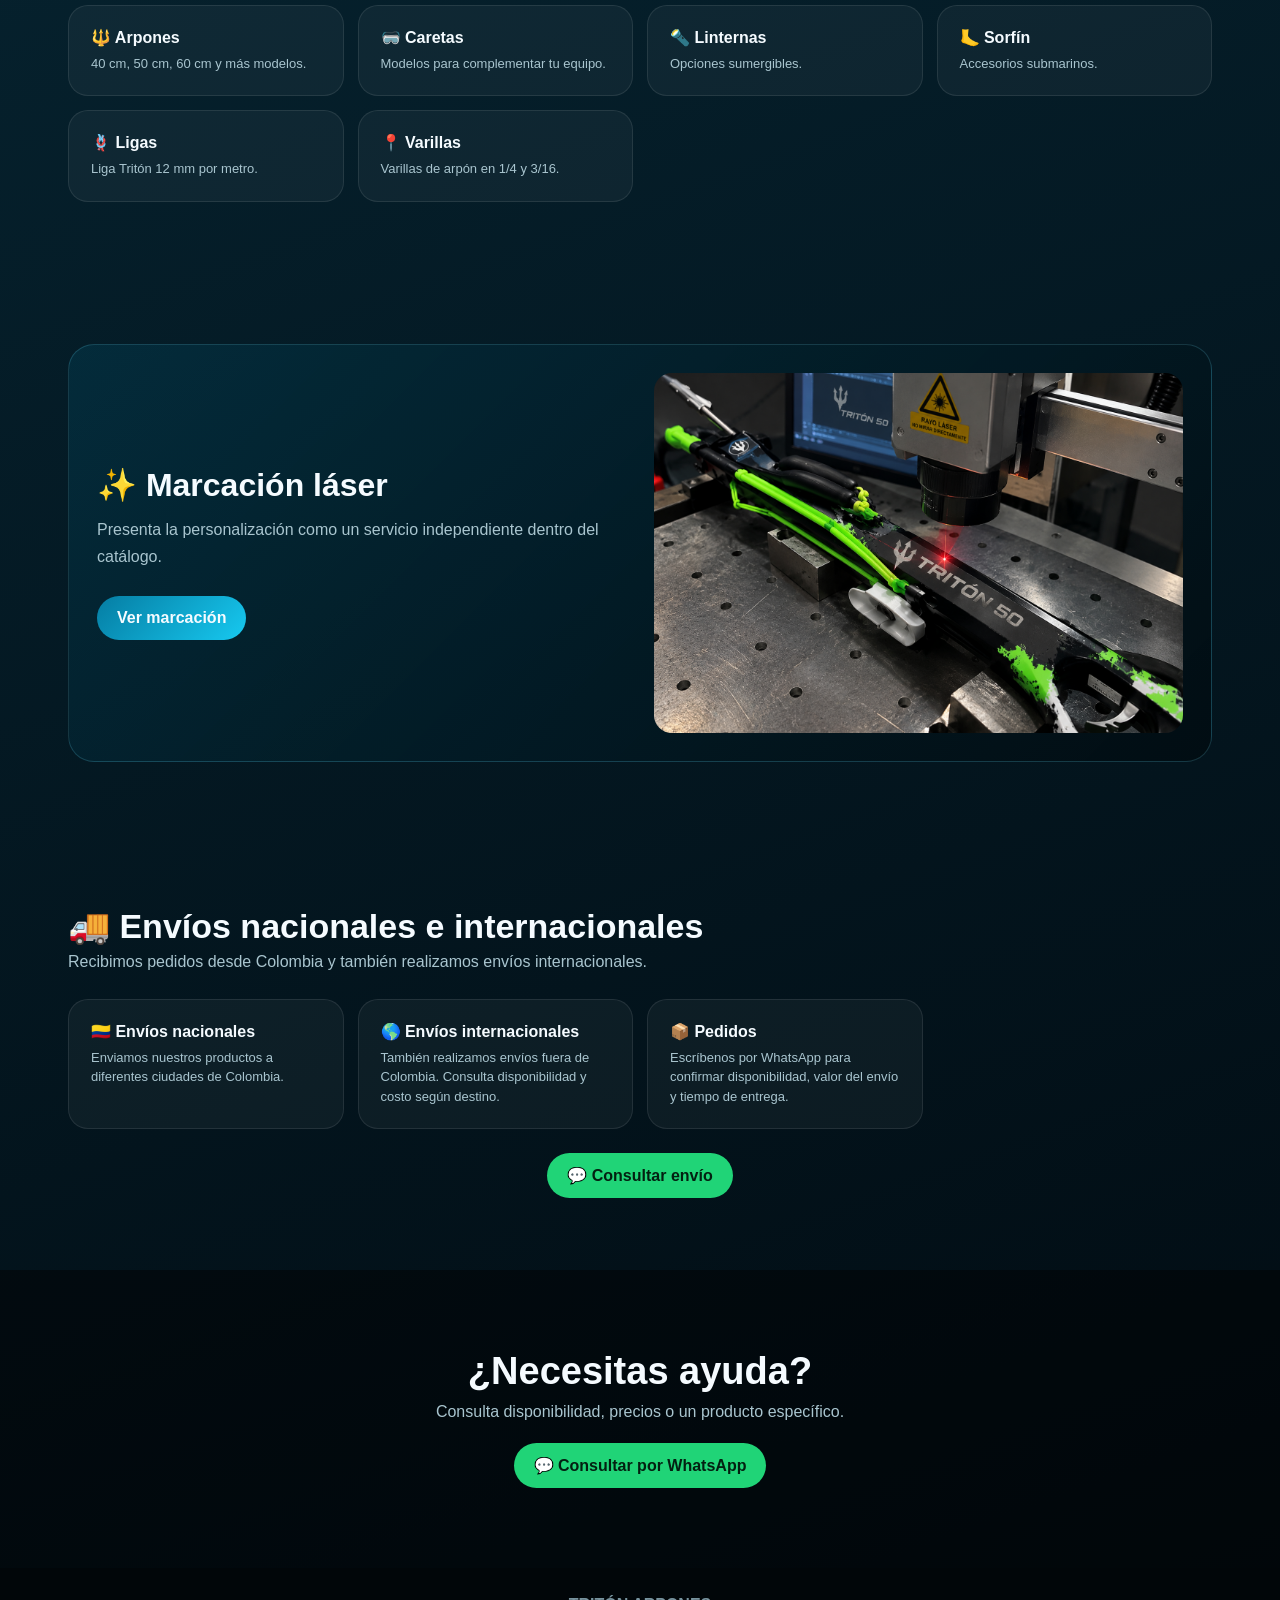
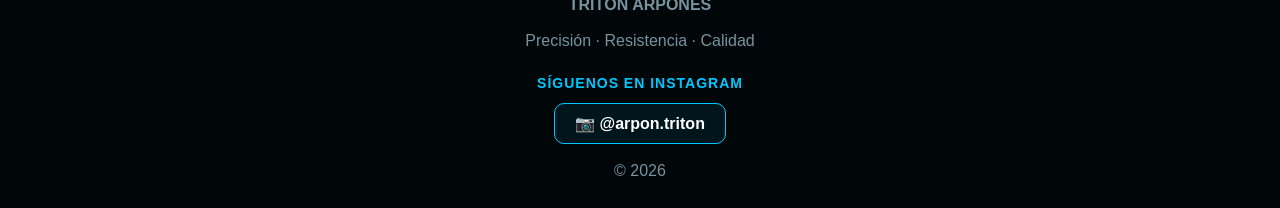
==== commit a34c7dc3: "Update index.html" ====
--- a/index.html
+++ b/index.html
@@ -23,6 +23,8 @@
 <div class="filters">
 <button class="filter active" onclick="filtrar('todos',this)">Todos</button><button class="filter" onclick="filtrar('arpon',this)">Arpones</button><button class="filter" onclick="filtrar('careta',this)">Caretas</button><button class="filter" onclick="filtrar('linterna',this)">Linternas</button><button class="filter" onclick="filtrar('sorfin',this)">Sorfín</button><button class="filter" onclick="filtrar('liga',this)">Ligas</button><button class="filter" onclick="filtrar('varilla',this)">Varillas</button><button class="filter" onclick="filtrar('personalizado',this)">Personalizados</button><button class="filter" onclick="filtrar('accesorio',this)">
     Accesorios
+</button> <button class="filter" onclick="filtrar('kit',this)">
+    Kits de pesca
 </button>
 </div>
 <div class="products">
@@ -123,6 +125,46 @@
 
     </div>
 
+</article> <article class="card" data-cat="kit">
+
+    <a href="kit-1.html">
+
+        <div class="card-media">
+
+            <img
+                src="kit1.png"
+                alt="Kit de pesca Tritón Kit 1"
+            >
+
+        </div>
+
+    </a>
+
+
+    <div class="card-body">
+
+        <h3>Kit Pesca - Kit 1</h3>
+
+        <p>
+            Kit completo de pesca con arpón de 50 cm,
+            linterna, careta y accesorios.
+        </p>
+
+
+        <div class="card-bottom">
+
+            <span class="price">
+                $220.000 COP
+            </span>
+
+            <span class="small-btn">
+                Ver ficha →
+            </span>
+
+        </div>
+
+    </div>
+
 </article>
 </div></section>
 
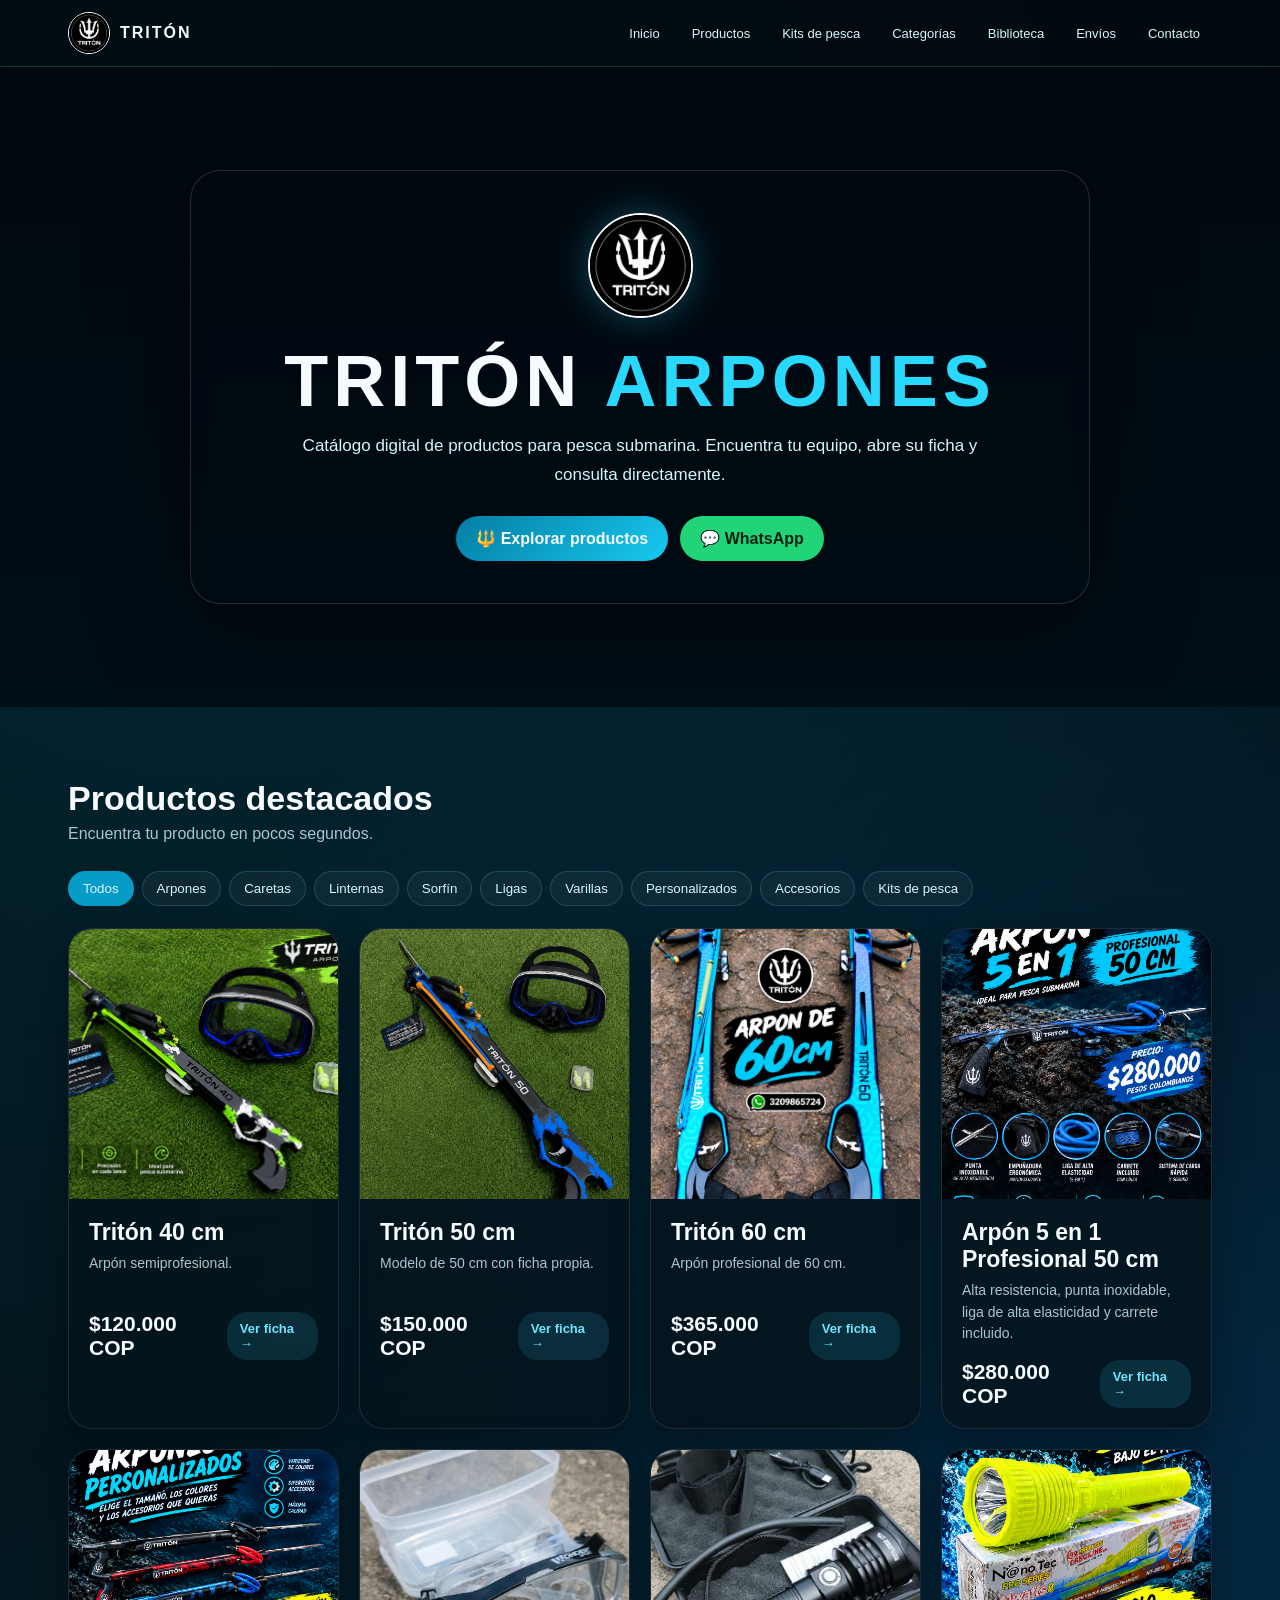
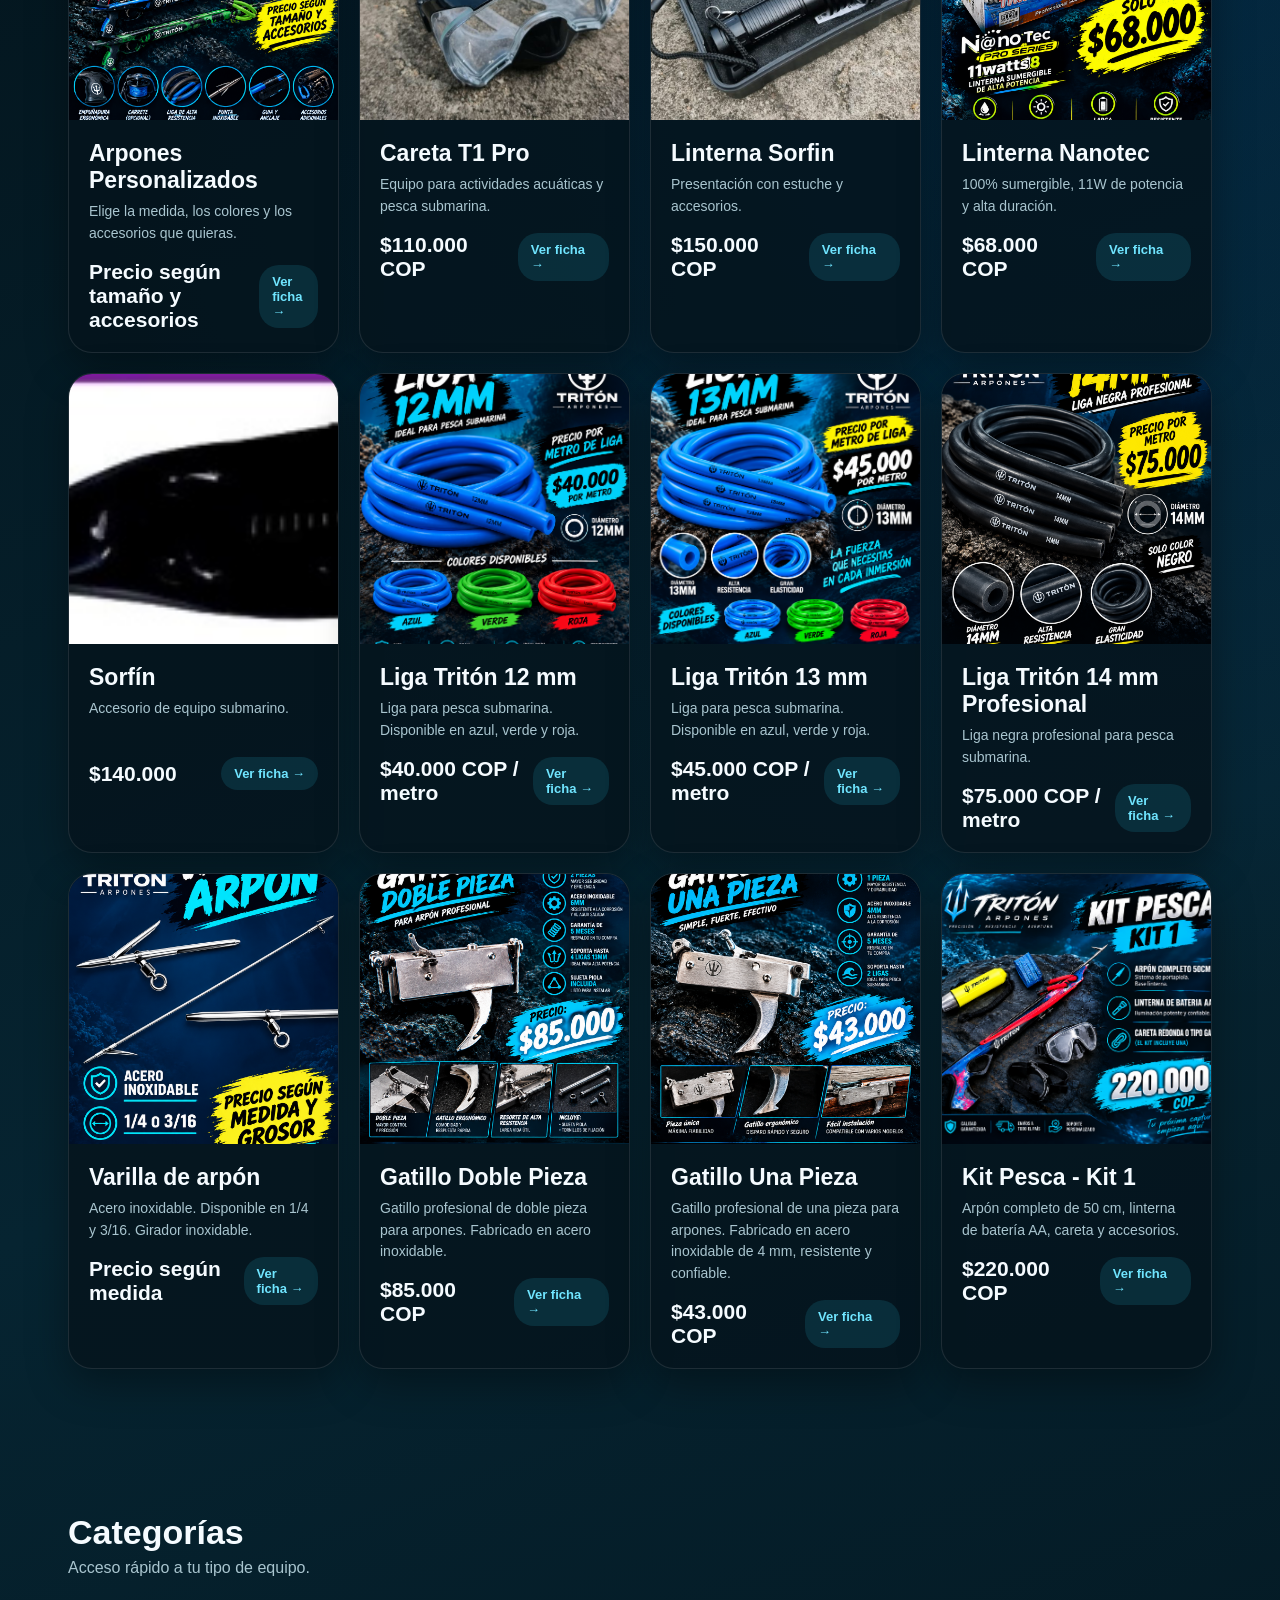
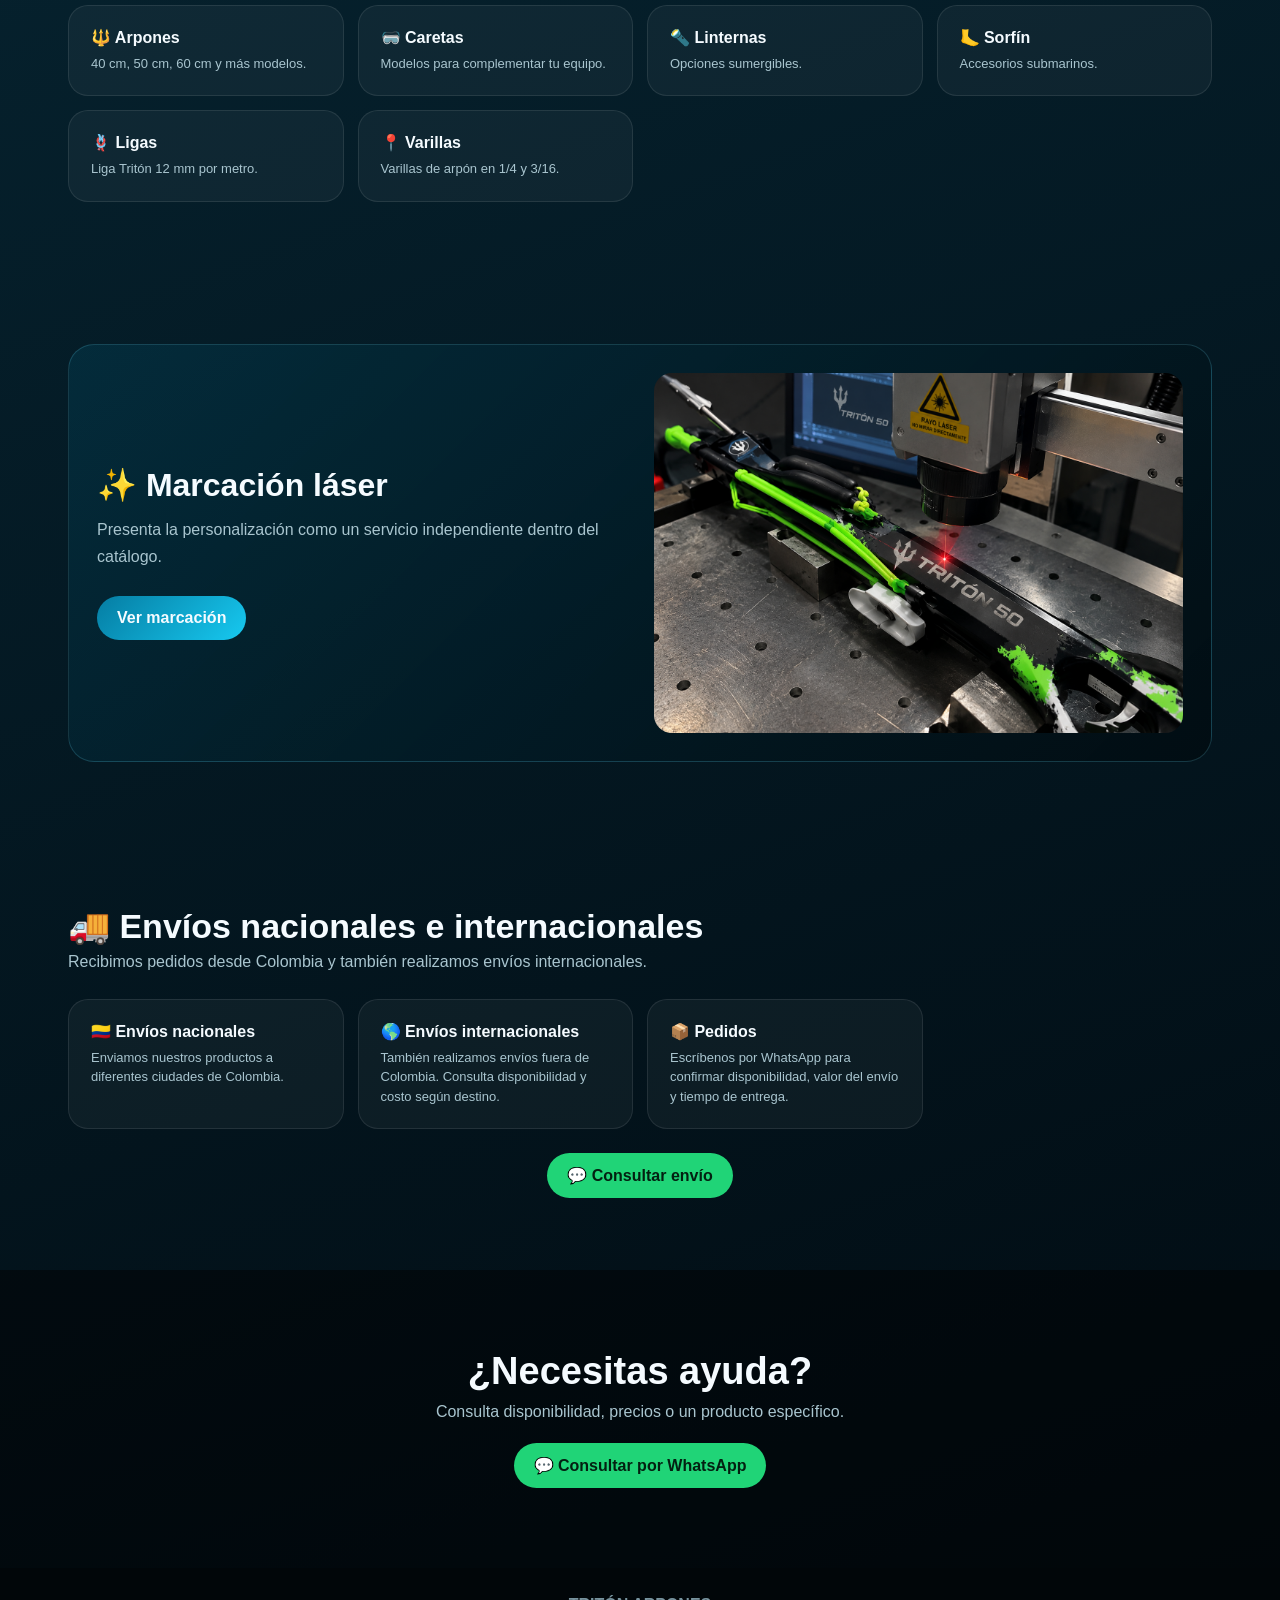
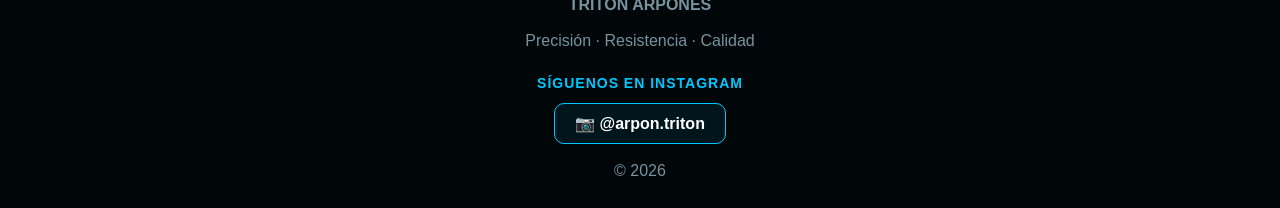
==== commit 3915ba2e: "Update index.html" ====
--- a/index.html
+++ b/index.html
@@ -1,200 +1,1385 @@
-<!doctype html><html lang="es"><head><meta charset="utf-8"><meta name="viewport" content="width=device-width,initial-scale=1">
-<title>Tritón Arpones | Catálogo</title><link rel="stylesheet" href="style.css"></head><body>
+<!doctype html>
+<html lang="es">
+
+<head>
+    <meta charset="utf-8">
+    <meta name="viewport" content="width=device-width,initial-scale=1">
+
+    <title>Tritón Arpones | Catálogo</title>
+
+    <link rel="stylesheet" href="style.css">
+</head>
+
+<body>
+
+<!-- =====================================================
+     MENÚ
+===================================================== -->
+
 <div class="top">
-  <div class="nav">
-    <a class="brand" href="index.html"><img src="logo.jpg" alt="Tritón">TRITÓN</a>
-    <div class="navlinks">
-      <a href="index.html">Inicio</a>
-      <a href="index.html#productos">Productos</a>
-      <a href="index.html#categorias">Categorías</a>
-      <a href="index.html#galeria">Biblioteca</a>
-      <a href="index.html#envios">Envíos</a>
-      <a href="index.html#contacto">Contacto</a>
+
+    <div class="nav">
+
+        <a class="brand" href="index.html">
+            <img src="logo.jpg" alt="Tritón">
+            TRITÓN
+        </a>
+
+        <div class="navlinks">
+
+            <a href="index.html">Inicio</a>
+
+            <a href="#productos">
+                Productos
+            </a>
+
+            <a href="#kits">
+                Kits de pesca
+            </a>
+
+            <a href="#categorias">
+                Categorías
+            </a>
+
+            <a href="#galeria">
+                Biblioteca
+            </a>
+
+            <a href="#envios">
+                Envíos
+            </a>
+
+            <a href="#contacto">
+                Contacto
+            </a>
+
+        </div>
+
     </div>
-  </div>
+
 </div>
 
+
+<!-- =====================================================
+     HERO
+===================================================== -->
+
 <section class="hero">
-  ...<video class="hero-video" autoplay muted loop playsinline><source src="videofondo.mp4" type="video/mp4"></video><div class="hero-overlay"></div><div class="hero-content"><img class="logo-big" src="logo.jpg" alt="Logo Tritón Arpones">
-<h1>TRITÓN <span>ARPONES</span></h1><p>Catálogo digital de productos para pesca submarina. Encuentra tu equipo, abre su ficha y consulta directamente.</p>
-<div class="actions"><a class="btn" href="#productos">🔱 Explorar productos</a><a class="btn green" href="#contacto">💬 WhatsApp</a></div></div></section>
-
-<section class="section" id="productos"><div class="section-head"><div><h2>Productos destacados</h2><p>Encuentra tu producto en pocos segundos.</p></div></div>
-<div class="filters">
-<button class="filter active" onclick="filtrar('todos',this)">Todos</button><button class="filter" onclick="filtrar('arpon',this)">Arpones</button><button class="filter" onclick="filtrar('careta',this)">Caretas</button><button class="filter" onclick="filtrar('linterna',this)">Linternas</button><button class="filter" onclick="filtrar('sorfin',this)">Sorfín</button><button class="filter" onclick="filtrar('liga',this)">Ligas</button><button class="filter" onclick="filtrar('varilla',this)">Varillas</button><button class="filter" onclick="filtrar('personalizado',this)">Personalizados</button><button class="filter" onclick="filtrar('accesorio',this)">
-    Accesorios
-</button> <button class="filter" onclick="filtrar('kit',this)">
-    Kits de pesca
-</button>
-</div>
-<div class="products">
-<article class="card" data-cat="arpon"><a href="triton-40.html"><div class="card-media"><img src="arpon-40.jpg.png" alt="Tritón 40 cm"></div></a><div class="card-body"><h3>Tritón 40 cm</h3><p>Arpón semiprofesional.</p><div class="card-bottom"><span class="price">$120.000 COP</span><span class="small-btn">Ver ficha →</span></div></div></article>
-<article class="card" data-cat="arpon"><a href="triton-50.html"><div class="card-media"><img src="arpon-50.jpg.jpeg" alt="Tritón 50 cm"></div></a><div class="card-body"><h3>Tritón 50 cm</h3><p>Modelo de 50 cm con ficha propia.</p><div class="card-bottom"><span class="price">$150.000 COP</span><span class="small-btn">Ver ficha →</span></div></div></article>
-<article class="card" data-cat="arpon"><a href="triton-60.html"><div class="card-media"><img src="arpon-60.png" alt="Tritón 60 cm"></div></a><div class="card-body"><h3>Tritón 60 cm</h3><p>Arpón profesional de 60 cm.</p><div class="card-bottom"><span class="price">$365.000 COP</span><span class="small-btn">Ver ficha →</span></div></div></article>
-<article class="card" data-cat="arpon"><a href="arpon-50pro.html"><div class="card-media"><img src="arpon-50pro.png" alt="Arpón 5 en 1 profesional 50 cm"></div></a><div class="card-body"><h3>Arpón 5 en 1 Profesional 50 cm</h3><p>Alta resistencia, punta inoxidable, liga de alta elasticidad y carrete incluido.</p><div class="card-bottom"><span class="price">$280.000 COP</span><span class="small-btn">Ver ficha →</span></div></div></article>
-<article class="card" data-cat="personalizado">
-<a href="arpones-personalizados.html"><div class="card-media"><img src="./arponpersonalizado.png" alt="Arpones personalizados Tritón"></div></a>
-<div class="card-body"><h3>Arpones Personalizados</h3><p>Elige la medida, los colores y los accesorios que quieras.</p><div class="card-bottom"><span class="price">Precio según tamaño y accesorios</span><span class="small-btn">Ver ficha →</span></div></div>
-</article>
-
-<article class="card" data-cat="careta"><a href="careta.html"><div class="card-media"><img src="careta.jpeg" alt="Careta"></div></a><div class="card-body"><h3>Careta T1 Pro</h3><p>Equipo para actividades acuáticas y pesca submarina.</p><div class="card-bottom"><span class="price">$110.000 COP</span><span class="small-btn">Ver ficha →</span></div></div></article>
-<article class="card" data-cat="linterna"><a href="linterna.html"><div class="card-media"><img src="linterna.jpeg" alt="Linterna sumergible"></div></a><div class="card-body"><h3>Linterna Sorfin</h3><p>Presentación con estuche y accesorios.</p><div class="card-bottom"><span class="price">$150.000 COP</span><span class="small-btn">Ver ficha →</span></div></div></article>
-<article class="card" data-cat="linterna"><a href="linterna-nanotec.html"><div class="card-media"><img src="./linternananotec.png" alt="Linterna Nanotec Pro Series 11W"></div></a><div class="card-body"><h3>Linterna Nanotec</h3><p>100% sumergible, 11W de potencia y alta duración.</p><div class="card-bottom"><span class="price">$68.000 COP</span><span class="small-btn">Ver ficha →</span></div></div></article>
-<article class="card" data-cat="sorfin"><a href="sorfin.html"><div class="card-media"><img src="sorfin.jpg" alt="Sorfín"></div></a><div class="card-body"><h3>Sorfín</h3><p>Accesorio de equipo submarino.</p><div class="card-bottom"><span class="price">$140.000</span><span class="small-btn">Ver ficha →</span></div></div></article>
-<article class="card" data-cat="liga">
-<a href="liga-12mm.html"><div class="card-media"><img src="liga12mm.png" alt="Liga Tritón 12 mm"></div></a>
-<div class="card-body"><h3>Liga Tritón 12 mm</h3><p>Liga para pesca submarina. Disponible en azul, verde y roja.</p><div class="card-bottom"><span class="price">$40.000 COP / metro</span><span class="small-btn">Ver ficha →</span></div></div>
-</article>
-<article class="card" data-cat="liga">
-<a href="liga-13mm.html"><div class="card-media"><img src="liga-13mm.png" alt="Liga Tritón 13 mm"></div></a>
-<div class="card-body"><h3>Liga Tritón 13 mm</h3><p>Liga para pesca submarina. Disponible en azul, verde y roja.</p><div class="card-bottom"><span class="price">$45.000 COP / metro</span><span class="small-btn">Ver ficha →</span></div></div>
-</article>
-<article class="card" data-cat="liga">
-<a href="liga-14mm.html"><div class="card-media"><img src="liga-14.png" alt="Liga Tritón 14 mm profesional"></div></a>
-<div class="card-body"><h3>Liga Tritón 14 mm Profesional</h3><p>Liga negra profesional para pesca submarina.</p><div class="card-bottom"><span class="price">$75.000 COP / metro</span><span class="small-btn">Ver ficha →</span></div></div>
-</article>
-
-<article class="card" data-cat="varilla">
-<a href="varilla-arpon.html"><div class="card-media"><img src="varillaarpon.png" alt="Varilla de arpón Tritón"></div></a>
-<div class="card-body"><h3>Varilla de arpón</h3><p>Acero inoxidable. Disponible en 1/4 y 3/16. Girador inoxidable.</p><div class="card-bottom"><span class="price">Precio según medida</span><span class="small-btn">Ver ficha →</span></div></div>
-</article>
-<article class="card" data-cat="accesorio">
-
-    <a href="gatillo.html">
-        <div class="card-media">
-            <img src="gatillo2.png" alt="Gatillo doble pieza Tritón">
+
+    <video
+        class="hero-video"
+        autoplay
+        muted
+        loop
+        playsinline
+    >
+
+        <source
+            src="videofondo.mp4"
+            type="video/mp4"
+        >
+
+    </video>
+
+
+    <div class="hero-overlay"></div>
+
+
+    <div class="hero-content">
+
+        <img
+            class="logo-big"
+            src="logo.jpg"
+            alt="Logo Tritón Arpones"
+        >
+
+
+        <h1>
+            TRITÓN
+            <span>ARPONES</span>
+        </h1>
+
+
+        <p>
+            Catálogo digital de productos para pesca submarina.
+            Encuentra tu equipo, abre su ficha y consulta directamente.
+        </p>
+
+
+        <div class="actions">
+
+            <a
+                class="btn"
+                href="#productos"
+            >
+                🔱 Explorar productos
+            </a>
+
+
+            <a
+                class="btn green"
+                href="#contacto"
+            >
+                💬 WhatsApp
+            </a>
+
         </div>
+
+    </div>
+
+</section>
+
+
+<!-- =====================================================
+     PRODUCTOS
+===================================================== -->
+
+<section
+    class="section"
+    id="productos"
+>
+
+    <div class="section-head">
+
+        <div>
+
+            <h2>
+                Productos destacados
+            </h2>
+
+            <p>
+                Encuentra tu producto en pocos segundos.
+            </p>
+
+        </div>
+
+    </div>
+
+
+    <!-- FILTROS -->
+
+    <div class="filters">
+
+        <button
+            class="filter active"
+            onclick="filtrar('todos',this)"
+        >
+            Todos
+        </button>
+
+
+        <button
+            class="filter"
+            onclick="filtrar('arpon',this)"
+        >
+            Arpones
+        </button>
+
+
+        <button
+            class="filter"
+            onclick="filtrar('careta',this)"
+        >
+            Caretas
+        </button>
+
+
+        <button
+            class="filter"
+            onclick="filtrar('linterna',this)"
+        >
+            Linternas
+        </button>
+
+
+        <button
+            class="filter"
+            onclick="filtrar('sorfin',this)"
+        >
+            Sorfín
+        </button>
+
+
+        <button
+            class="filter"
+            onclick="filtrar('liga',this)"
+        >
+            Ligas
+        </button>
+
+
+        <button
+            class="filter"
+            onclick="filtrar('varilla',this)"
+        >
+            Varillas
+        </button>
+
+
+        <button
+            class="filter"
+            onclick="filtrar('personalizado',this)"
+        >
+            Personalizados
+        </button>
+
+
+        <button
+            class="filter"
+            onclick="filtrar('accesorio',this)"
+        >
+            Accesorios
+        </button>
+
+
+        <!-- NUEVO FILTRO -->
+
+        <button
+            class="filter"
+            onclick="filtrar('kit',this)"
+        >
+            Kits de pesca
+        </button>
+
+    </div>
+
+
+    <!-- =================================================
+         PRODUCTOS
+    ================================================= -->
+
+    <div class="products">
+
+
+        <!-- ARPÓN 40 CM -->
+
+        <article
+            class="card"
+            data-cat="arpon"
+        >
+
+            <a href="triton-40.html">
+
+                <div class="card-media">
+
+                    <img
+                        src="arpon-40.jpg.png"
+                        alt="Tritón 40 cm"
+                    >
+
+                </div>
+
+            </a>
+
+
+            <div class="card-body">
+
+                <h3>
+                    Tritón 40 cm
+                </h3>
+
+                <p>
+                    Arpón semiprofesional.
+                </p>
+
+
+                <div class="card-bottom">
+
+                    <span class="price">
+                        $120.000 COP
+                    </span>
+
+                    <span class="small-btn">
+                        Ver ficha →
+                    </span>
+
+                </div>
+
+            </div>
+
+        </article>
+
+
+
+        <!-- ARPÓN 50 CM -->
+
+        <article
+            class="card"
+            data-cat="arpon"
+        >
+
+            <a href="triton-50.html">
+
+                <div class="card-media">
+
+                    <img
+                        src="arpon-50.jpg.jpeg"
+                        alt="Tritón 50 cm"
+                    >
+
+                </div>
+
+            </a>
+
+
+            <div class="card-body">
+
+                <h3>
+                    Tritón 50 cm
+                </h3>
+
+                <p>
+                    Modelo de 50 cm con ficha propia.
+                </p>
+
+
+                <div class="card-bottom">
+
+                    <span class="price">
+                        $150.000 COP
+                    </span>
+
+                    <span class="small-btn">
+                        Ver ficha →
+                    </span>
+
+                </div>
+
+            </div>
+
+        </article>
+
+
+
+        <!-- ARPÓN 60 CM -->
+
+        <article
+            class="card"
+            data-cat="arpon"
+        >
+
+            <a href="triton-60.html">
+
+                <div class="card-media">
+
+                    <img
+                        src="arpon-60.png"
+                        alt="Tritón 60 cm"
+                    >
+
+                </div>
+
+            </a>
+
+
+            <div class="card-body">
+
+                <h3>
+                    Tritón 60 cm
+                </h3>
+
+                <p>
+                    Arpón profesional de 60 cm.
+                </p>
+
+
+                <div class="card-bottom">
+
+                    <span class="price">
+                        $365.000 COP
+                    </span>
+
+                    <span class="small-btn">
+                        Ver ficha →
+                    </span>
+
+                </div>
+
+            </div>
+
+        </article>
+
+
+
+        <!-- ARPÓN 5 EN 1 -->
+
+        <article
+            class="card"
+            data-cat="arpon"
+        >
+
+            <a href="arpon-50pro.html">
+
+                <div class="card-media">
+
+                    <img
+                        src="arpon-50pro.png"
+                        alt="Arpón 5 en 1 profesional 50 cm"
+                    >
+
+                </div>
+
+            </a>
+
+
+            <div class="card-body">
+
+                <h3>
+                    Arpón 5 en 1 Profesional 50 cm
+                </h3>
+
+                <p>
+                    Alta resistencia, punta inoxidable,
+                    liga de alta elasticidad y carrete incluido.
+                </p>
+
+
+                <div class="card-bottom">
+
+                    <span class="price">
+                        $280.000 COP
+                    </span>
+
+                    <span class="small-btn">
+                        Ver ficha →
+                    </span>
+
+                </div>
+
+            </div>
+
+        </article>
+
+
+
+        <!-- PERSONALIZADOS -->
+
+        <article
+            class="card"
+            data-cat="personalizado"
+        >
+
+            <a href="arpones-personalizados.html">
+
+                <div class="card-media">
+
+                    <img
+                        src="./arponpersonalizado.png"
+                        alt="Arpones personalizados Tritón"
+                    >
+
+                </div>
+
+            </a>
+
+
+            <div class="card-body">
+
+                <h3>
+                    Arpones Personalizados
+                </h3>
+
+                <p>
+                    Elige la medida, los colores y
+                    los accesorios que quieras.
+                </p>
+
+
+                <div class="card-bottom">
+
+                    <span class="price">
+                        Precio según tamaño y accesorios
+                    </span>
+
+                    <span class="small-btn">
+                        Ver ficha →
+                    </span>
+
+                </div>
+
+            </div>
+
+        </article>
+
+
+
+        <!-- CARETA -->
+
+        <article
+            class="card"
+            data-cat="careta"
+        >
+
+            <a href="careta.html">
+
+                <div class="card-media">
+
+                    <img
+                        src="careta.jpeg"
+                        alt="Careta"
+                    >
+
+                </div>
+
+            </a>
+
+
+            <div class="card-body">
+
+                <h3>
+                    Careta T1 Pro
+                </h3>
+
+                <p>
+                    Equipo para actividades acuáticas
+                    y pesca submarina.
+                </p>
+
+
+                <div class="card-bottom">
+
+                    <span class="price">
+                        $110.000 COP
+                    </span>
+
+                    <span class="small-btn">
+                        Ver ficha →
+                    </span>
+
+                </div>
+
+            </div>
+
+        </article>
+
+
+
+        <!-- LINTERNA SORFIN -->
+
+        <article
+            class="card"
+            data-cat="linterna"
+        >
+
+            <a href="linterna.html">
+
+                <div class="card-media">
+
+                    <img
+                        src="linterna.jpeg"
+                        alt="Linterna sumergible"
+                    >
+
+                </div>
+
+            </a>
+
+
+            <div class="card-body">
+
+                <h3>
+                    Linterna Sorfin
+                </h3>
+
+                <p>
+                    Presentación con estuche y accesorios.
+                </p>
+
+
+                <div class="card-bottom">
+
+                    <span class="price">
+                        $150.000 COP
+                    </span>
+
+                    <span class="small-btn">
+                        Ver ficha →
+                    </span>
+
+                </div>
+
+            </div>
+
+        </article>
+
+
+
+        <!-- LINTERNA NANOTEC -->
+
+        <article
+            class="card"
+            data-cat="linterna"
+        >
+
+            <a href="linterna-nanotec.html">
+
+                <div class="card-media">
+
+                    <img
+                        src="./linternananotec.png"
+                        alt="Linterna Nanotec Pro Series 11W"
+                    >
+
+                </div>
+
+            </a>
+
+
+            <div class="card-body">
+
+                <h3>
+                    Linterna Nanotec
+                </h3>
+
+                <p>
+                    100% sumergible, 11W de potencia
+                    y alta duración.
+                </p>
+
+
+                <div class="card-bottom">
+
+                    <span class="price">
+                        $68.000 COP
+                    </span>
+
+                    <span class="small-btn">
+                        Ver ficha →
+                    </span>
+
+                </div>
+
+            </div>
+
+        </article>
+
+
+
+        <!-- SORFÍN -->
+
+        <article
+            class="card"
+            data-cat="sorfin"
+        >
+
+            <a href="sorfin.html">
+
+                <div class="card-media">
+
+                    <img
+                        src="sorfin.jpg"
+                        alt="Sorfín"
+                    >
+
+                </div>
+
+            </a>
+
+
+            <div class="card-body">
+
+                <h3>
+                    Sorfín
+                </h3>
+
+                <p>
+                    Accesorio de equipo submarino.
+                </p>
+
+
+                <div class="card-bottom">
+
+                    <span class="price">
+                        $140.000
+                    </span>
+
+                    <span class="small-btn">
+                        Ver ficha →
+                    </span>
+
+                </div>
+
+            </div>
+
+        </article>
+
+
+
+        <!-- LIGA 12 MM -->
+
+        <article
+            class="card"
+            data-cat="liga"
+        >
+
+            <a href="liga-12mm.html">
+
+                <div class="card-media">
+
+                    <img
+                        src="liga12mm.png"
+                        alt="Liga Tritón 12 mm"
+                    >
+
+                </div>
+
+            </a>
+
+
+            <div class="card-body">
+
+                <h3>
+                    Liga Tritón 12 mm
+                </h3>
+
+                <p>
+                    Liga para pesca submarina.
+                    Disponible en azul, verde y roja.
+                </p>
+
+
+                <div class="card-bottom">
+
+                    <span class="price">
+                        $40.000 COP / metro
+                    </span>
+
+                    <span class="small-btn">
+                        Ver ficha →
+                    </span>
+
+                </div>
+
+            </div>
+
+        </article>
+
+
+
+        <!-- LIGA 13 MM -->
+
+        <article
+            class="card"
+            data-cat="liga"
+        >
+
+            <a href="liga-13mm.html">
+
+                <div class="card-media">
+
+                    <img
+                        src="liga-13mm.png"
+                        alt="Liga Tritón 13 mm"
+                    >
+
+                </div>
+
+            </a>
+
+
+            <div class="card-body">
+
+                <h3>
+                    Liga Tritón 13 mm
+                </h3>
+
+                <p>
+                    Liga para pesca submarina.
+                    Disponible en azul, verde y roja.
+                </p>
+
+
+                <div class="card-bottom">
+
+                    <span class="price">
+                        $45.000 COP / metro
+                    </span>
+
+                    <span class="small-btn">
+                        Ver ficha →
+                    </span>
+
+                </div>
+
+            </div>
+
+        </article>
+
+
+
+        <!-- LIGA 14 MM -->
+
+        <article
+            class="card"
+            data-cat="liga"
+        >
+
+            <a href="liga-14mm.html">
+
+                <div class="card-media">
+
+                    <img
+                        src="liga-14.png"
+                        alt="Liga Tritón 14 mm profesional"
+                    >
+
+                </div>
+
+            </a>
+
+
+            <div class="card-body">
+
+                <h3>
+                    Liga Tritón 14 mm Profesional
+                </h3>
+
+                <p>
+                    Liga negra profesional para pesca submarina.
+                </p>
+
+
+                <div class="card-bottom">
+
+                    <span class="price">
+                        $75.000 COP / metro
+                    </span>
+
+                    <span class="small-btn">
+                        Ver ficha →
+                    </span>
+
+                </div>
+
+            </div>
+
+        </article>
+
+
+
+        <!-- VARILLA -->
+
+        <article
+            class="card"
+            data-cat="varilla"
+        >
+
+            <a href="varilla-arpon.html">
+
+                <div class="card-media">
+
+                    <img
+                        src="varillaarpon.png"
+                        alt="Varilla de arpón Tritón"
+                    >
+
+                </div>
+
+            </a>
+
+
+            <div class="card-body">
+
+                <h3>
+                    Varilla de arpón
+                </h3>
+
+                <p>
+                    Acero inoxidable.
+                    Disponible en 1/4 y 3/16.
+                    Girador inoxidable.
+                </p>
+
+
+                <div class="card-bottom">
+
+                    <span class="price">
+                        Precio según medida
+                    </span>
+
+                    <span class="small-btn">
+                        Ver ficha →
+                    </span>
+
+                </div>
+
+            </div>
+
+        </article>
+
+
+
+        <!-- GATILLO DOBLE -->
+
+        <article
+            class="card"
+            data-cat="accesorio"
+        >
+
+            <a href="gatillo.html">
+
+                <div class="card-media">
+
+                    <img
+                        src="gatillo2.png"
+                        alt="Gatillo doble pieza Tritón"
+                    >
+
+                </div>
+
+            </a>
+
+
+            <div class="card-body">
+
+                <h3>
+                    Gatillo Doble Pieza
+                </h3>
+
+                <p>
+                    Gatillo profesional de doble pieza
+                    para arpones.
+                    Fabricado en acero inoxidable.
+                </p>
+
+
+                <div class="card-bottom">
+
+                    <span class="price">
+                        $85.000 COP
+                    </span>
+
+                    <span class="small-btn">
+                        Ver ficha →
+                    </span>
+
+                </div>
+
+            </div>
+
+        </article>
+
+
+
+        <!-- GATILLO UNA PIEZA -->
+
+        <article
+            class="card"
+            data-cat="accesorio"
+        >
+
+            <a href="gatillo1.html">
+
+                <div class="card-media">
+
+                    <img
+                        src="gatillo1.png"
+                        alt="Gatillo una pieza Tritón Arpones"
+                    >
+
+                </div>
+
+            </a>
+
+
+            <div class="card-body">
+
+                <h3>
+                    Gatillo Una Pieza
+                </h3>
+
+                <p>
+                    Gatillo profesional de una pieza
+                    para arpones.
+                    Fabricado en acero inoxidable de 4 mm,
+                    resistente y confiable.
+                </p>
+
+
+                <div class="card-bottom">
+
+                    <span class="price">
+                        $43.000 COP
+                    </span>
+
+                    <span class="small-btn">
+                        Ver ficha →
+                    </span>
+
+                </div>
+
+            </div>
+
+        </article>
+
+
+
+        <!-- =================================================
+             NUEVO: KIT DE PESCA 1
+        ================================================= -->
+
+        <article
+            class="card"
+            data-cat="kit"
+            id="kits"
+        >
+
+            <a href="kit-1.html">
+
+                <div class="card-media">
+
+                    <img
+                        src="kit1.png"
+                        alt="Kit Pesca Tritón Kit 1"
+                    >
+
+                </div>
+
+            </a>
+
+
+            <div class="card-body">
+
+                <h3>
+                    Kit Pesca - Kit 1
+                </h3>
+
+                <p>
+                    Arpón completo de 50 cm,
+                    linterna de batería AA,
+                    careta y accesorios.
+                </p>
+
+
+                <div class="card-bottom">
+
+                    <span class="price">
+                        $220.000 COP
+                    </span>
+
+                    <span class="small-btn">
+                        Ver ficha →
+                    </span>
+
+                </div>
+
+            </div>
+
+        </article>
+
+
+    </div>
+
+</section>
+
+
+
+<!-- =====================================================
+     CATEGORÍAS
+===================================================== -->
+
+<section
+    class="section"
+    id="categorias"
+>
+
+    <div class="section-head">
+
+        <div>
+
+            <h2>
+                Categorías
+            </h2>
+
+            <p>
+                Acceso rápido a tu tipo de equipo.
+            </p>
+
+        </div>
+
+    </div>
+
+
+    <div class="info-grid">
+
+        <div class="info">
+
+            <strong>
+                🔱 Arpones
+            </strong>
+
+            <span>
+                40 cm, 50 cm, 60 cm y más modelos.
+            </span>
+
+        </div>
+
+
+        <div class="info">
+
+            <strong>
+                🥽 Caretas
+            </strong>
+
+            <span>
+                Modelos para complementar tu equipo.
+            </span>
+
+        </div>
+
+
+        <div class="info">
+
+            <strong>
+                🔦 Linternas
+            </strong>
+
+            <span>
+                Opciones sumergibles.
+            </span>
+
+        </div>
+
+
+        <div class="info">
+
+            <strong>
+                🦶 Sorfín
+            </strong>
+
+            <span>
+                Accesorios submarinos.
+            </span>
+
+        </div>
+
+
+        <div class="info">
+
+            <strong>
+                🪢 Ligas
+            </strong>
+
+            <span>
+                Liga Tritón 12 mm por metro.
+            </span>
+
+        </div>
+
+
+        <div class="info">
+
+            <strong>
+                📍 Varillas
+            </strong>
+
+            <span>
+                Varillas de arpón en 1/4 y 3/16.
+            </span>
+
+        </div>
+
+    </div>
+
+</section>
+
+
+
+<!-- =====================================================
+     BIBLIOTECA / MARCACIÓN LÁSER
+===================================================== -->
+
+<section
+    class="section biblioteca"
+    id="galeria"
+>
+
+    <div class="banner">
+
+        <div>
+
+            <h2>
+                ✨ Marcación láser
+            </h2>
+
+            <p>
+                Presenta la personalización como un servicio
+                independiente dentro del catálogo.
+            </p>
+
+
+            <div
+                class="actions"
+                style="justify-content:flex-start"
+            >
+
+                <a
+                    class="btn"
+                    href="marcacion.html"
+                >
+                    Ver marcación
+                </a>
+
+            </div>
+
+        </div>
+
+
+        <img
+            src="marcacionlaser.png"
+            alt="Marcación láser"
+        >
+
+    </div>
+
+</section>
+
+
+
+<!-- =====================================================
+     ENVÍOS
+===================================================== -->
+
+<section
+    class="section"
+    id="envios"
+>
+
+    <div class="section-head">
+
+        <div>
+
+            <h2>
+                🚚 Envíos nacionales e internacionales
+            </h2>
+
+            <p>
+                Recibimos pedidos desde Colombia y también
+                realizamos envíos internacionales.
+            </p>
+
+        </div>
+
+    </div>
+
+
+    <div class="info-grid">
+
+        <div class="info">
+
+            <strong>
+                🇨🇴 Envíos nacionales
+            </strong>
+
+            <span>
+                Enviamos nuestros productos a diferentes
+                ciudades de Colombia.
+            </span>
+
+        </div>
+
+
+        <div class="info">
+
+            <strong>
+                🌎 Envíos internacionales
+            </strong>
+
+            <span>
+                También realizamos envíos fuera de Colombia.
+                Consulta disponibilidad y costo según destino.
+            </span>
+
+        </div>
+
+
+        <div class="info">
+
+            <strong>
+                📦 Pedidos
+            </strong>
+
+            <span>
+                Escríbenos por WhatsApp para confirmar
+                disponibilidad, valor del envío y tiempo de entrega.
+            </span>
+
+        </div>
+
+    </div>
+
+
+    <div
+        class="actions"
+        style="justify-content:center;margin-top:24px"
+    >
+
+        <a
+            class="btn green"
+            href="https://wa.me/573209865724?text=Hola%20Tritón%20Arpones,%20quiero%20consultar%20por%20un%20envío%20nacional%20o%20internacional."
+        >
+            💬 Consultar envío
+        </a>
+
+    </div>
+
+</section>
+
+
+
+<!-- =====================================================
+     CONTACTO
+===================================================== -->
+
+<section
+    class="contact"
+    id="contacto"
+>
+
+    <h2>
+        ¿Necesitas ayuda?
+    </h2>
+
+
+    <p>
+        Consulta disponibilidad, precios o un producto específico.
+    </p>
+
+
+    <a
+        class="btn green"
+        href="https://wa.me/573209865724"
+    >
+        💬 Consultar por WhatsApp
     </a>
 
-    <div class="card-body">
-
-        <h3>Gatillo Doble Pieza</h3>
+</section>
+
+
+
+<!-- =====================================================
+     FOOTER
+===================================================== -->
+
+<footer>
+
+    <strong>
+        TRITÓN ARPONES
+    </strong>
+
+
+    <br><br>
+
+
+    Precisión · Resistencia · Calidad
+
+
+    <div class="redes-footer">
 
         <p>
-            Gatillo profesional de doble pieza para arpones.
-            Fabricado en acero inoxidable.
+            SÍGUENOS EN INSTAGRAM
         </p>
 
-        <div class="card-bottom">
-
-            <span class="price">
-                $85.000 COP
-            </span>
-
-            <span class="small-btn">
-                Ver ficha →
-            </span>
-
-        </div>
-
-    </div>
-
-</article>
-    <article class="card" data-cat="accesorio">
-
-    <a href="gatillo1.html">
-        <div class="card-media">
-            <img 
-                src="gatillo1.png" 
-                alt="Gatillo una pieza Tritón Arpones"
-            >
-        </div>
-    </a>
-
-    <div class="card-body">
-
-        <h3>Gatillo Una Pieza</h3>
-
-        <p>
-            Gatillo profesional de una pieza para arpones.
-            Fabricado en acero inoxidable de 4 mm,
-            resistente y confiable.
-        </p>
-
-        <div class="card-bottom">
-
-            <span class="price">
-                $43.000 COP
-            </span>
-
-            <span class="small-btn">
-                Ver ficha →
-            </span>
-
-        </div>
-
-    </div>
-
-</article> <article class="card" data-cat="kit">
-
-    <a href="kit-1.html">
-
-        <div class="card-media">
-
-            <img
-                src="kit1.png"
-                alt="Kit de pesca Tritón Kit 1"
-            >
-
-        </div>
-
-    </a>
-
-
-    <div class="card-body">
-
-        <h3>Kit Pesca - Kit 1</h3>
-
-        <p>
-            Kit completo de pesca con arpón de 50 cm,
-            linterna, careta y accesorios.
-        </p>
-
-
-        <div class="card-bottom">
-
-            <span class="price">
-                $220.000 COP
-            </span>
-
-            <span class="small-btn">
-                Ver ficha →
-            </span>
-
-        </div>
-
-    </div>
-
-</article>
-</div></section>
-
-<section class="section" id="categorias"><div class="section-head"><div><h2>Categorías</h2><p>Acceso rápido a tu tipo de equipo.</p></div></div>
-<div class="info-grid"><div class="info"><strong>🔱 Arpones</strong><span>40 cm, 50 cm, 60 cm y más modelos.</span></div><div class="info"><strong>🥽 Caretas</strong><span>Modelos para complementar tu equipo.</span></div><div class="info"><strong>🔦 Linternas</strong><span>Opciones sumergibles.</span></div><div class="info"><strong>🦶 Sorfín</strong><span>Accesorios submarinos.</span></div><div class="info"><strong>🪢 Ligas</strong><span>Liga Tritón 12 mm por metro.</span></div><div class="info"><strong>📍 Varillas</strong><span>Varillas de arpón en 1/4 y 3/16.</span></div></div></section>
-<section class="section biblioteca" id="galeria">
-    
-<div class="banner"><div><h2>✨ Marcación láser</h2><p>Presenta la personalización como un servicio independiente dentro del catálogo.</p><div class="actions" style="justify-content:flex-start"><a class="btn" href="marcacion.html">Ver marcación</a></div></div><img src="marcacionlaser.png" alt="Marcación láser"></div></section>
-
-<section class="section" id="envios"><div class="section-head"><div><h2>🚚 Envíos nacionales e internacionales</h2><p>Recibimos pedidos desde Colombia y también realizamos envíos internacionales.</p></div></div>
-<div class="info-grid">
-<div class="info"><strong>🇨🇴 Envíos nacionales</strong><span>Enviamos nuestros productos a diferentes ciudades de Colombia.</span></div>
-<div class="info"><strong>🌎 Envíos internacionales</strong><span>También realizamos envíos fuera de Colombia. Consulta disponibilidad y costo según destino.</span></div>
-<div class="info"><strong>📦 Pedidos</strong><span>Escríbenos por WhatsApp para confirmar disponibilidad, valor del envío y tiempo de entrega.</span></div>
-</div>
-<div class="actions" style="justify-content:center;margin-top:24px"><a class="btn green" href="https://wa.me/573209865724?text=Hola%20Tritón%20Arpones,%20quiero%20consultar%20por%20un%20envío%20nacional%20o%20internacional.">💬 Consultar envío</a></div>
-</section>
-
-<section class="contact" id="contacto"><h2>¿Necesitas ayuda?</h2><p>Consulta disponibilidad, precios o un producto específico.</p><a class="btn green" href="https://wa.me/573209865724">💬 Consultar por WhatsApp</a></section>
-<footer>
-
-    <strong>TRITÓN ARPONES</strong>
-
-    <br><br>
-
-    Precisión · Resistencia · Calidad
-
-    <div class="redes-footer">
-
-        <p>SÍGUENOS EN INSTAGRAM</p>
 
         <a
             href="https://www.instagram.com/arpon.triton/"
@@ -206,20 +1391,101 @@
 
     </div>
 
+
     <br>
 
+
     © 2026
 
 </footer>
 
-<div class="modal" id="modal" onclick="closeModal()"><button class="close">×</button><img id="modalImg" src="" alt=""></div>
+
+
+<!-- =====================================================
+     MODAL
+===================================================== -->
+
+<div
+    class="modal"
+    id="modal"
+    onclick="closeModal()"
+>
+
+    <button class="close">
+        ×
+    </button>
+
+
+    <img
+        id="modalImg"
+        src=""
+        alt=""
+    >
+
+</div>
+
+
+
+<!-- =====================================================
+     JAVASCRIPT
+===================================================== -->
 
 <script>
-function openModal(src){document.getElementById('modalImg').src=src;document.getElementById('modal').classList.add('show')}
-function closeModal(){document.getElementById('modal').classList.remove('show')}
-function filtrar(cat,btn){
- document.querySelectorAll('.filter').forEach(x=>x.classList.remove('active'));
- btn.classList.add('active');
- document.querySelectorAll('.card').forEach(c=>c.style.display=(cat==='todos'||c.dataset.cat===cat)?'block':'none');
+
+function openModal(src) {
+
+    document
+        .getElementById('modalImg')
+        .src = src;
+
+    document
+        .getElementById('modal')
+        .classList
+        .add('show');
+
 }
-</script></body></html>
+
+
+function closeModal() {
+
+    document
+        .getElementById('modal')
+        .classList
+        .remove('show');
+
+}
+
+
+function filtrar(cat, btn) {
+
+    document
+        .querySelectorAll('.filter')
+        .forEach(x =>
+            x.classList.remove('active')
+        );
+
+
+    btn.classList.add('active');
+
+
+    document
+        .querySelectorAll('.card')
+        .forEach(c => {
+
+            c.style.display =
+                (
+                    cat === 'todos' ||
+                    c.dataset.cat === cat
+                )
+                ? 'block'
+                : 'none';
+
+        });
+
+}
+
+</script>
+
+
+</body>
+</html>
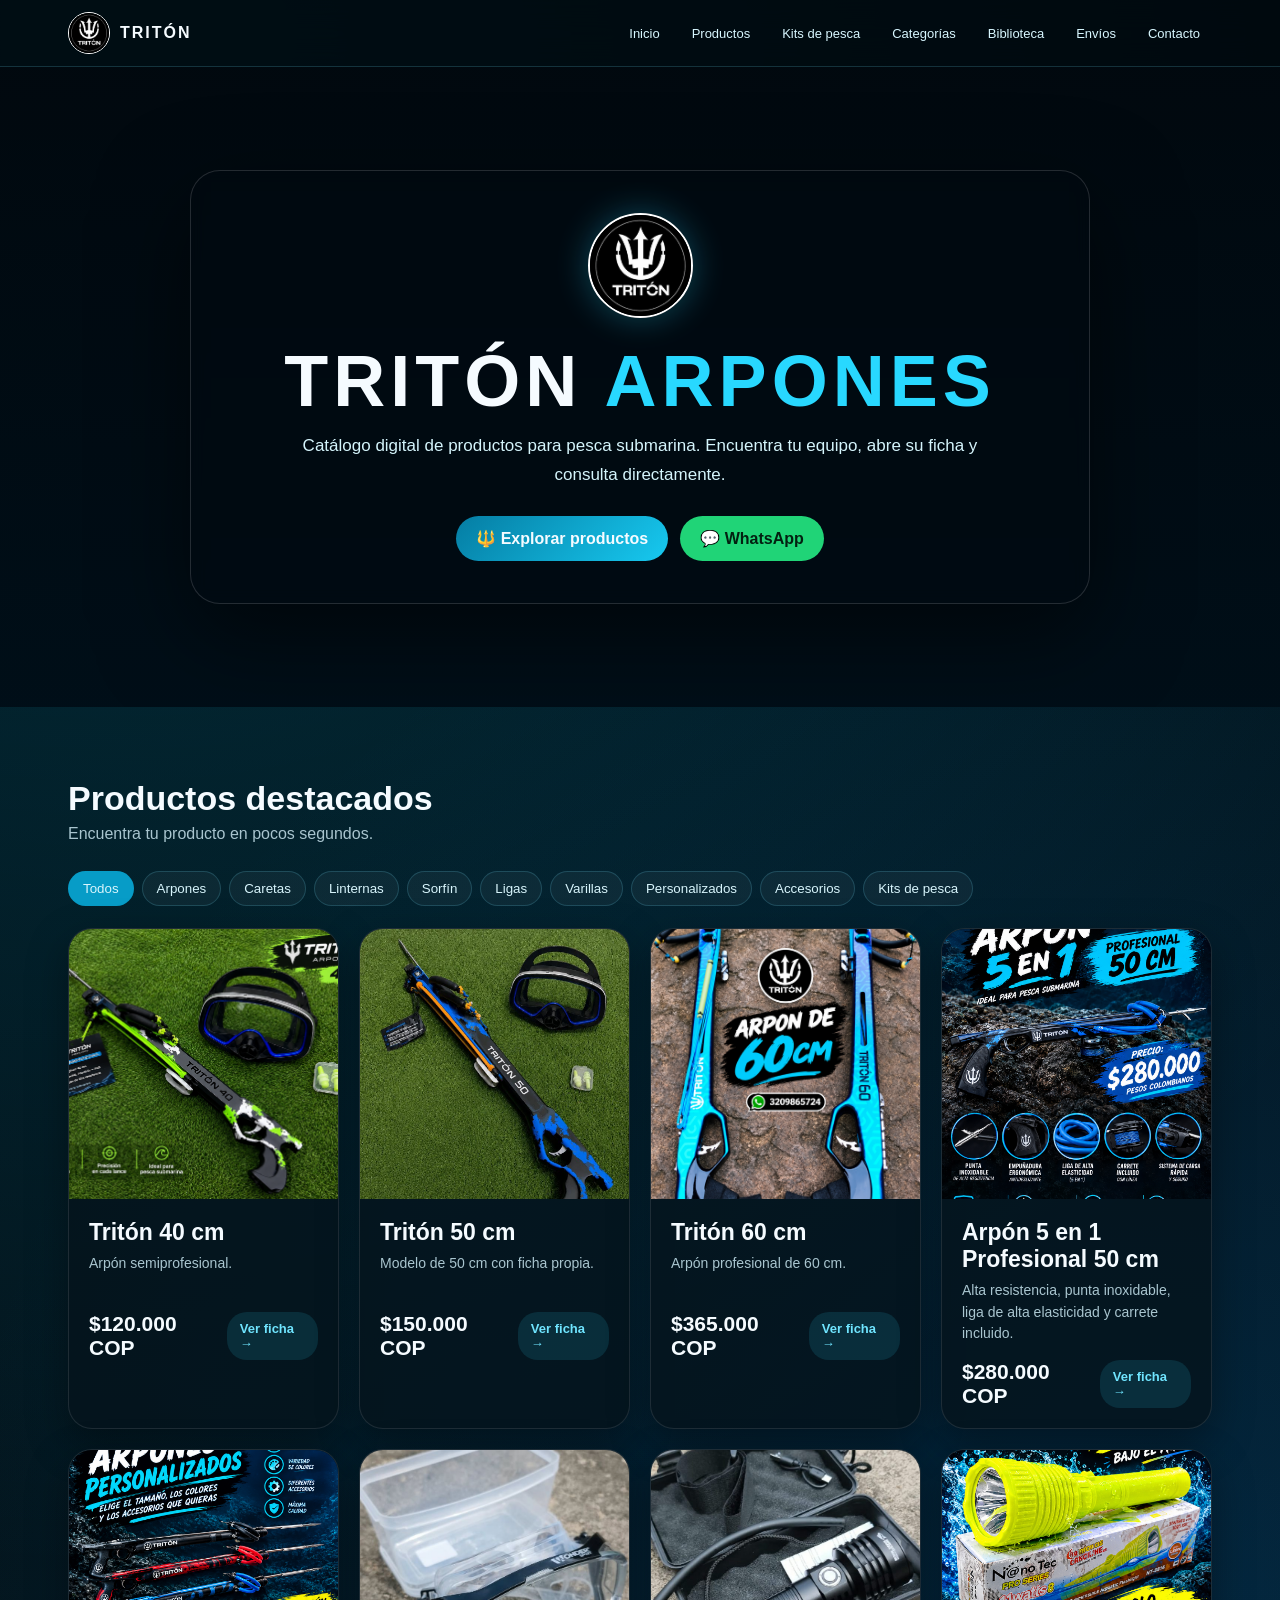
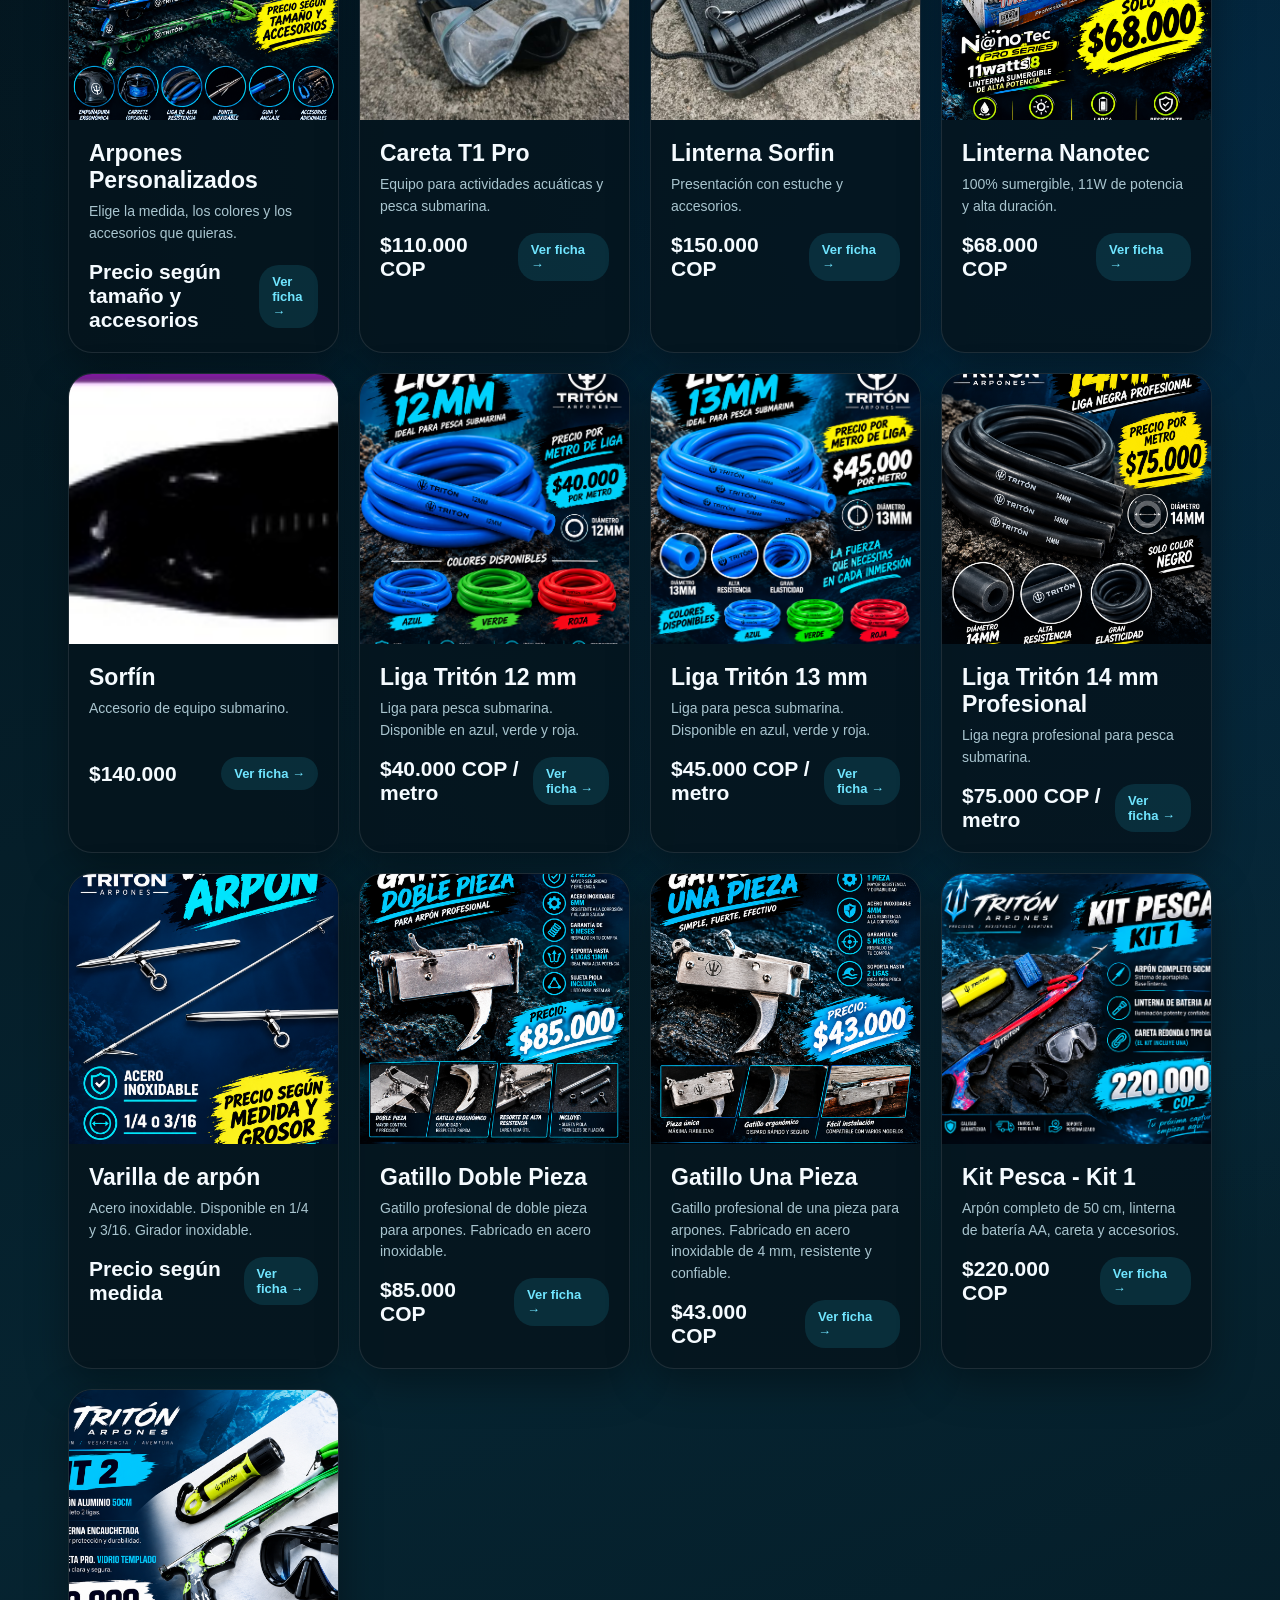
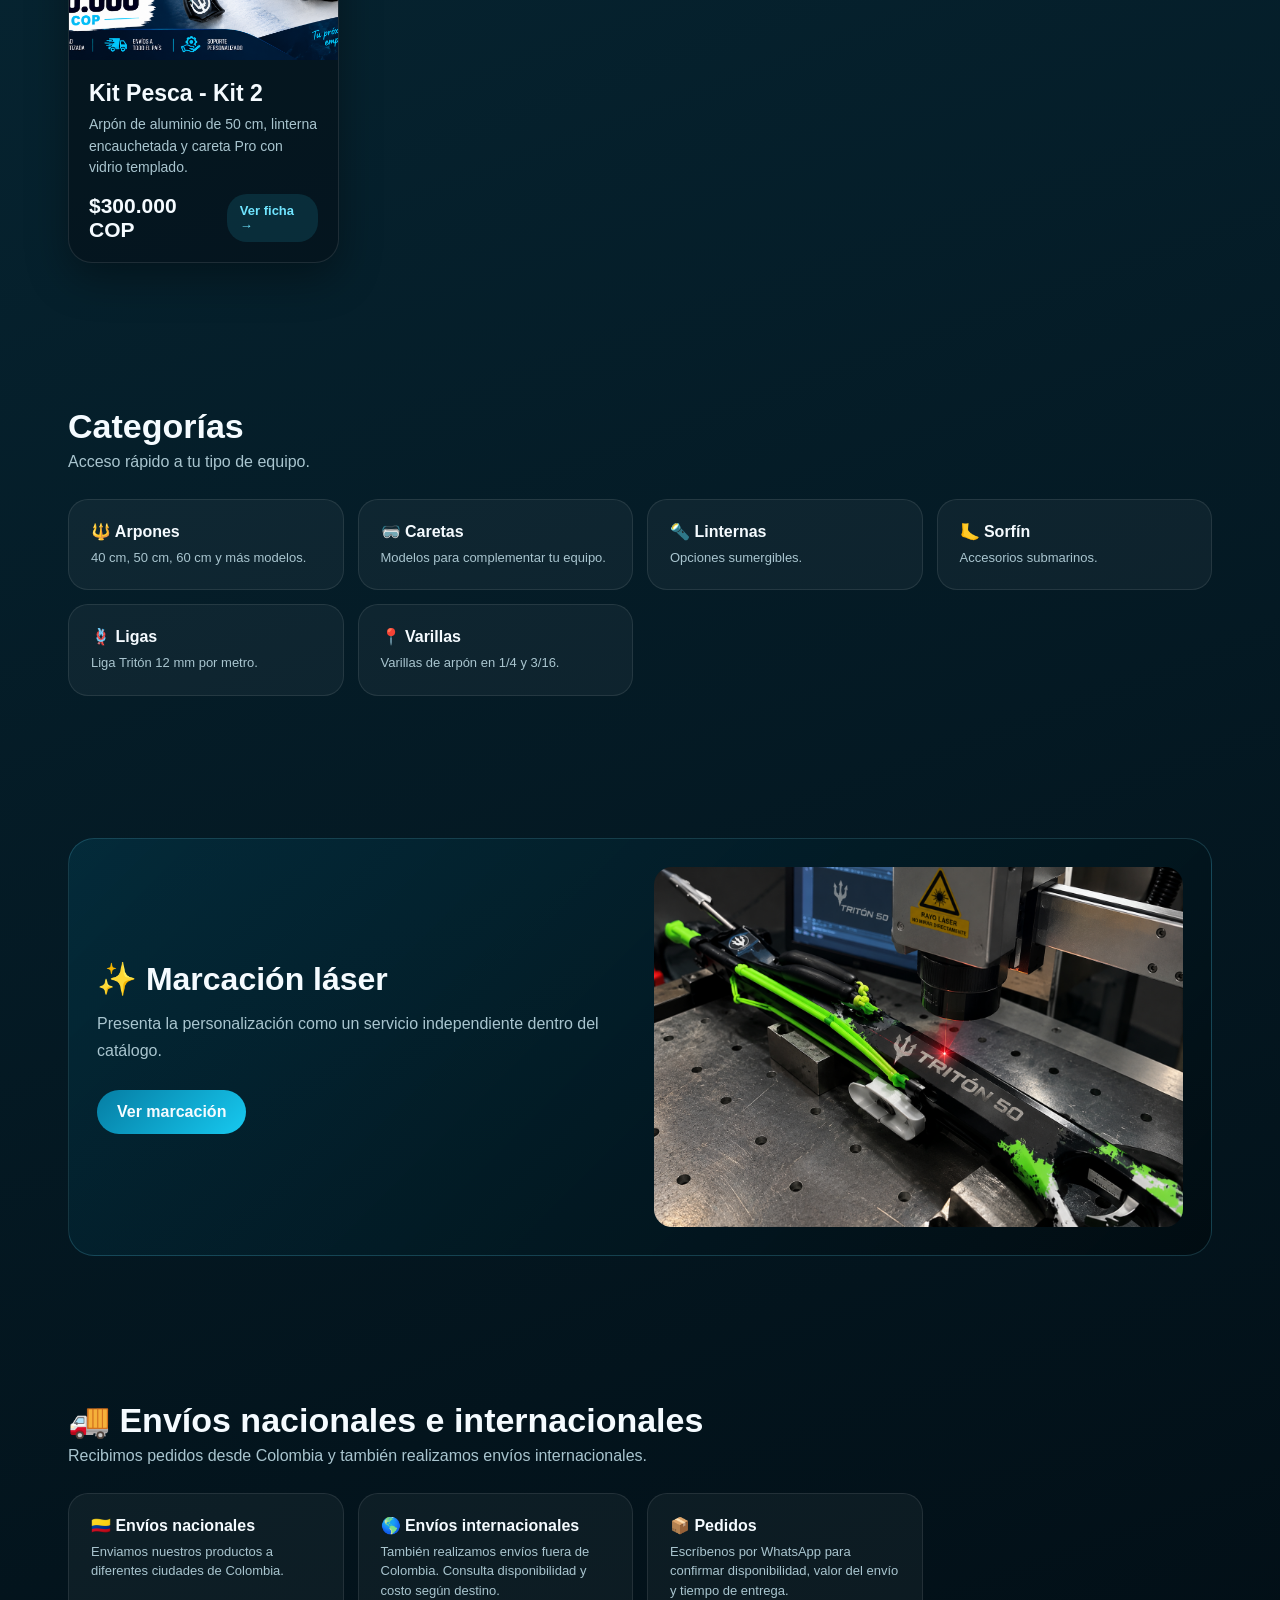
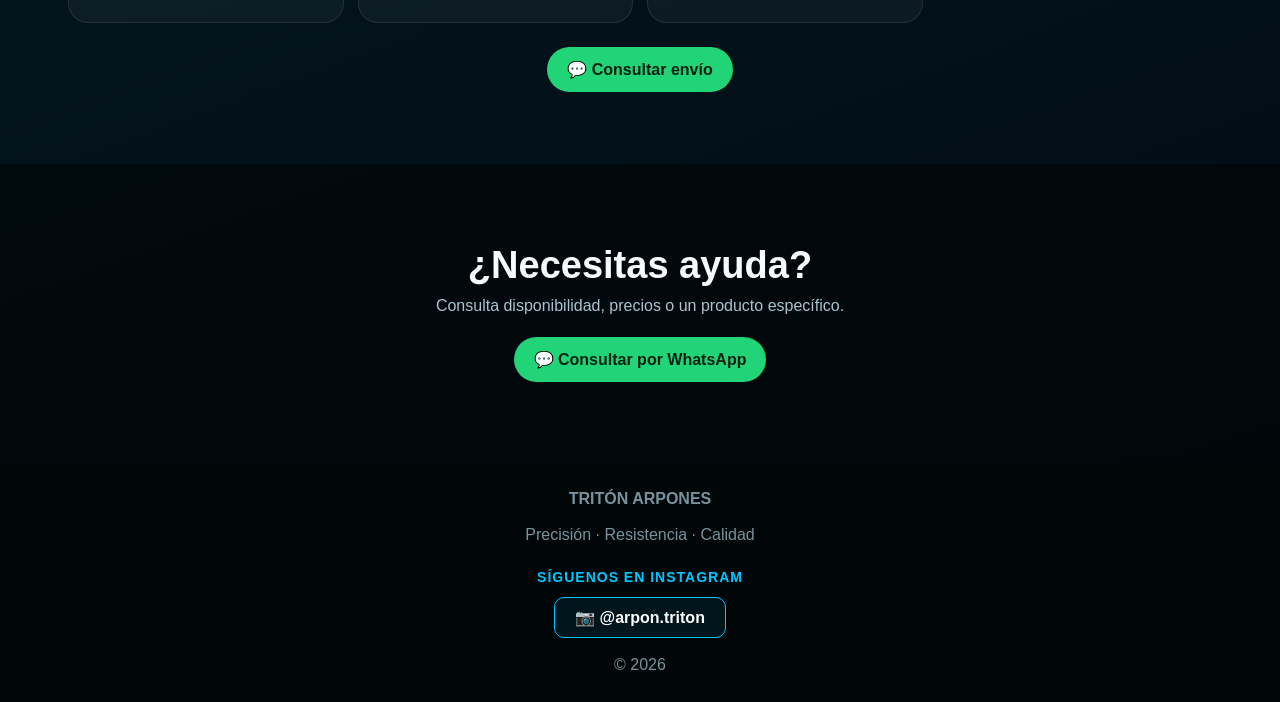
==== commit e7182534: "Add files via upload" ====
--- a/index.html
+++ b/index.html
@@ -1,1491 +1,414 @@
 <!doctype html>
 <html lang="es">
-
 <head>
-    <meta charset="utf-8">
-    <meta name="viewport" content="width=device-width,initial-scale=1">
-
-    <title>Tritón Arpones | Catálogo</title>
-
-    <link rel="stylesheet" href="style.css">
+<meta charset="utf-8">
+<meta name="viewport" content="width=device-width,initial-scale=1">
+<title>Tritón Arpones | Catálogo</title>
+<link rel="stylesheet" href="style.css">
 </head>
-
 <body>
 
-<!-- =====================================================
-     MENÚ
-===================================================== -->
-
 <div class="top">
-
-    <div class="nav">
-
-        <a class="brand" href="index.html">
-            <img src="logo.jpg" alt="Tritón">
-            TRITÓN
-        </a>
-
-        <div class="navlinks">
-
-            <a href="index.html">Inicio</a>
-
-            <a href="#productos">
-                Productos
-            </a>
-
-            <a href="#kits">
-                Kits de pesca
-            </a>
-
-            <a href="#categorias">
-                Categorías
-            </a>
-
-            <a href="#galeria">
-                Biblioteca
-            </a>
-
-            <a href="#envios">
-                Envíos
-            </a>
-
-            <a href="#contacto">
-                Contacto
-            </a>
-
-        </div>
-
-    </div>
-
+  <div class="nav">
+    <a class="brand" href="index.html"><img src="logo.jpg" alt="Tritón">TRITÓN</a>
+    <div class="navlinks">
+      <a href="index.html">Inicio</a>
+      <a href="index.html#productos">Productos</a>
+      <a href="index.html#kits">Kits de pesca</a>
+      <a href="index.html#categorias">Categorías</a>
+      <a href="index.html#galeria">Biblioteca</a>
+      <a href="index.html#envios">Envíos</a>
+      <a href="index.html#contacto">Contacto</a>
+    </div>
+  </div>
 </div>
 
-
-<!-- =====================================================
-     HERO
-===================================================== -->
-
 <section class="hero">
-
-    <video
-        class="hero-video"
-        autoplay
-        muted
-        loop
-        playsinline
-    >
-
-        <source
-            src="videofondo.mp4"
-            type="video/mp4"
-        >
-
-    </video>
-
-
-    <div class="hero-overlay"></div>
-
-
-    <div class="hero-content">
-
-        <img
-            class="logo-big"
-            src="logo.jpg"
-            alt="Logo Tritón Arpones"
-        >
-
-
-        <h1>
-            TRITÓN
-            <span>ARPONES</span>
-        </h1>
-
-
-        <p>
-            Catálogo digital de productos para pesca submarina.
-            Encuentra tu equipo, abre su ficha y consulta directamente.
-        </p>
-
-
-        <div class="actions">
-
-            <a
-                class="btn"
-                href="#productos"
-            >
-                🔱 Explorar productos
-            </a>
-
-
-            <a
-                class="btn green"
-                href="#contacto"
-            >
-                💬 WhatsApp
-            </a>
-
-        </div>
-
-    </div>
-
-</section>
-
-
-<!-- =====================================================
-     PRODUCTOS
-===================================================== -->
-
-<section
-    class="section"
-    id="productos"
->
-
-    <div class="section-head">
-
-        <div>
-
-            <h2>
-                Productos destacados
-            </h2>
-
-            <p>
-                Encuentra tu producto en pocos segundos.
-            </p>
-
-        </div>
-
-    </div>
-
-
-    <!-- FILTROS -->
-
-    <div class="filters">
-
-        <button
-            class="filter active"
-            onclick="filtrar('todos',this)"
-        >
-            Todos
-        </button>
-
-
-        <button
-            class="filter"
-            onclick="filtrar('arpon',this)"
-        >
-            Arpones
-        </button>
-
-
-        <button
-            class="filter"
-            onclick="filtrar('careta',this)"
-        >
-            Caretas
-        </button>
-
-
-        <button
-            class="filter"
-            onclick="filtrar('linterna',this)"
-        >
-            Linternas
-        </button>
-
-
-        <button
-            class="filter"
-            onclick="filtrar('sorfin',this)"
-        >
-            Sorfín
-        </button>
-
-
-        <button
-            class="filter"
-            onclick="filtrar('liga',this)"
-        >
-            Ligas
-        </button>
-
-
-        <button
-            class="filter"
-            onclick="filtrar('varilla',this)"
-        >
-            Varillas
-        </button>
-
-
-        <button
-            class="filter"
-            onclick="filtrar('personalizado',this)"
-        >
-            Personalizados
-        </button>
-
-
-        <button
-            class="filter"
-            onclick="filtrar('accesorio',this)"
-        >
-            Accesorios
-        </button>
-
-
-        <!-- NUEVO FILTRO -->
-
-        <button
-            class="filter"
-            onclick="filtrar('kit',this)"
-        >
-            Kits de pesca
-        </button>
-
-    </div>
-
-
-    <!-- =================================================
-         PRODUCTOS
-    ================================================= -->
-
-    <div class="products">
-
-
-        <!-- ARPÓN 40 CM -->
-
-        <article
-            class="card"
-            data-cat="arpon"
-        >
-
-            <a href="triton-40.html">
-
-                <div class="card-media">
-
-                    <img
-                        src="arpon-40.jpg.png"
-                        alt="Tritón 40 cm"
-                    >
-
-                </div>
-
-            </a>
-
-
-            <div class="card-body">
-
-                <h3>
-                    Tritón 40 cm
-                </h3>
-
-                <p>
-                    Arpón semiprofesional.
-                </p>
-
-
-                <div class="card-bottom">
-
-                    <span class="price">
-                        $120.000 COP
-                    </span>
-
-                    <span class="small-btn">
-                        Ver ficha →
-                    </span>
-
-                </div>
-
-            </div>
-
-        </article>
-
-
-
-        <!-- ARPÓN 50 CM -->
-
-        <article
-            class="card"
-            data-cat="arpon"
-        >
-
-            <a href="triton-50.html">
-
-                <div class="card-media">
-
-                    <img
-                        src="arpon-50.jpg.jpeg"
-                        alt="Tritón 50 cm"
-                    >
-
-                </div>
-
-            </a>
-
-
-            <div class="card-body">
-
-                <h3>
-                    Tritón 50 cm
-                </h3>
-
-                <p>
-                    Modelo de 50 cm con ficha propia.
-                </p>
-
-
-                <div class="card-bottom">
-
-                    <span class="price">
-                        $150.000 COP
-                    </span>
-
-                    <span class="small-btn">
-                        Ver ficha →
-                    </span>
-
-                </div>
-
-            </div>
-
-        </article>
-
-
-
-        <!-- ARPÓN 60 CM -->
-
-        <article
-            class="card"
-            data-cat="arpon"
-        >
-
-            <a href="triton-60.html">
-
-                <div class="card-media">
-
-                    <img
-                        src="arpon-60.png"
-                        alt="Tritón 60 cm"
-                    >
-
-                </div>
-
-            </a>
-
-
-            <div class="card-body">
-
-                <h3>
-                    Tritón 60 cm
-                </h3>
-
-                <p>
-                    Arpón profesional de 60 cm.
-                </p>
-
-
-                <div class="card-bottom">
-
-                    <span class="price">
-                        $365.000 COP
-                    </span>
-
-                    <span class="small-btn">
-                        Ver ficha →
-                    </span>
-
-                </div>
-
-            </div>
-
-        </article>
-
-
-
-        <!-- ARPÓN 5 EN 1 -->
-
-        <article
-            class="card"
-            data-cat="arpon"
-        >
-
-            <a href="arpon-50pro.html">
-
-                <div class="card-media">
-
-                    <img
-                        src="arpon-50pro.png"
-                        alt="Arpón 5 en 1 profesional 50 cm"
-                    >
-
-                </div>
-
-            </a>
-
-
-            <div class="card-body">
-
-                <h3>
-                    Arpón 5 en 1 Profesional 50 cm
-                </h3>
-
-                <p>
-                    Alta resistencia, punta inoxidable,
-                    liga de alta elasticidad y carrete incluido.
-                </p>
-
-
-                <div class="card-bottom">
-
-                    <span class="price">
-                        $280.000 COP
-                    </span>
-
-                    <span class="small-btn">
-                        Ver ficha →
-                    </span>
-
-                </div>
-
-            </div>
-
-        </article>
-
-
-
-        <!-- PERSONALIZADOS -->
-
-        <article
-            class="card"
-            data-cat="personalizado"
-        >
-
-            <a href="arpones-personalizados.html">
-
-                <div class="card-media">
-
-                    <img
-                        src="./arponpersonalizado.png"
-                        alt="Arpones personalizados Tritón"
-                    >
-
-                </div>
-
-            </a>
-
-
-            <div class="card-body">
-
-                <h3>
-                    Arpones Personalizados
-                </h3>
-
-                <p>
-                    Elige la medida, los colores y
-                    los accesorios que quieras.
-                </p>
-
-
-                <div class="card-bottom">
-
-                    <span class="price">
-                        Precio según tamaño y accesorios
-                    </span>
-
-                    <span class="small-btn">
-                        Ver ficha →
-                    </span>
-
-                </div>
-
-            </div>
-
-        </article>
-
-
-
-        <!-- CARETA -->
-
-        <article
-            class="card"
-            data-cat="careta"
-        >
-
-            <a href="careta.html">
-
-                <div class="card-media">
-
-                    <img
-                        src="careta.jpeg"
-                        alt="Careta"
-                    >
-
-                </div>
-
-            </a>
-
-
-            <div class="card-body">
-
-                <h3>
-                    Careta T1 Pro
-                </h3>
-
-                <p>
-                    Equipo para actividades acuáticas
-                    y pesca submarina.
-                </p>
-
-
-                <div class="card-bottom">
-
-                    <span class="price">
-                        $110.000 COP
-                    </span>
-
-                    <span class="small-btn">
-                        Ver ficha →
-                    </span>
-
-                </div>
-
-            </div>
-
-        </article>
-
-
-
-        <!-- LINTERNA SORFIN -->
-
-        <article
-            class="card"
-            data-cat="linterna"
-        >
-
-            <a href="linterna.html">
-
-                <div class="card-media">
-
-                    <img
-                        src="linterna.jpeg"
-                        alt="Linterna sumergible"
-                    >
-
-                </div>
-
-            </a>
-
-
-            <div class="card-body">
-
-                <h3>
-                    Linterna Sorfin
-                </h3>
-
-                <p>
-                    Presentación con estuche y accesorios.
-                </p>
-
-
-                <div class="card-bottom">
-
-                    <span class="price">
-                        $150.000 COP
-                    </span>
-
-                    <span class="small-btn">
-                        Ver ficha →
-                    </span>
-
-                </div>
-
-            </div>
-
-        </article>
-
-
-
-        <!-- LINTERNA NANOTEC -->
-
-        <article
-            class="card"
-            data-cat="linterna"
-        >
-
-            <a href="linterna-nanotec.html">
-
-                <div class="card-media">
-
-                    <img
-                        src="./linternananotec.png"
-                        alt="Linterna Nanotec Pro Series 11W"
-                    >
-
-                </div>
-
-            </a>
-
-
-            <div class="card-body">
-
-                <h3>
-                    Linterna Nanotec
-                </h3>
-
-                <p>
-                    100% sumergible, 11W de potencia
-                    y alta duración.
-                </p>
-
-
-                <div class="card-bottom">
-
-                    <span class="price">
-                        $68.000 COP
-                    </span>
-
-                    <span class="small-btn">
-                        Ver ficha →
-                    </span>
-
-                </div>
-
-            </div>
-
-        </article>
-
-
-
-        <!-- SORFÍN -->
-
-        <article
-            class="card"
-            data-cat="sorfin"
-        >
-
-            <a href="sorfin.html">
-
-                <div class="card-media">
-
-                    <img
-                        src="sorfin.jpg"
-                        alt="Sorfín"
-                    >
-
-                </div>
-
-            </a>
-
-
-            <div class="card-body">
-
-                <h3>
-                    Sorfín
-                </h3>
-
-                <p>
-                    Accesorio de equipo submarino.
-                </p>
-
-
-                <div class="card-bottom">
-
-                    <span class="price">
-                        $140.000
-                    </span>
-
-                    <span class="small-btn">
-                        Ver ficha →
-                    </span>
-
-                </div>
-
-            </div>
-
-        </article>
-
-
-
-        <!-- LIGA 12 MM -->
-
-        <article
-            class="card"
-            data-cat="liga"
-        >
-
-            <a href="liga-12mm.html">
-
-                <div class="card-media">
-
-                    <img
-                        src="liga12mm.png"
-                        alt="Liga Tritón 12 mm"
-                    >
-
-                </div>
-
-            </a>
-
-
-            <div class="card-body">
-
-                <h3>
-                    Liga Tritón 12 mm
-                </h3>
-
-                <p>
-                    Liga para pesca submarina.
-                    Disponible en azul, verde y roja.
-                </p>
-
-
-                <div class="card-bottom">
-
-                    <span class="price">
-                        $40.000 COP / metro
-                    </span>
-
-                    <span class="small-btn">
-                        Ver ficha →
-                    </span>
-
-                </div>
-
-            </div>
-
-        </article>
-
-
-
-        <!-- LIGA 13 MM -->
-
-        <article
-            class="card"
-            data-cat="liga"
-        >
-
-            <a href="liga-13mm.html">
-
-                <div class="card-media">
-
-                    <img
-                        src="liga-13mm.png"
-                        alt="Liga Tritón 13 mm"
-                    >
-
-                </div>
-
-            </a>
-
-
-            <div class="card-body">
-
-                <h3>
-                    Liga Tritón 13 mm
-                </h3>
-
-                <p>
-                    Liga para pesca submarina.
-                    Disponible en azul, verde y roja.
-                </p>
-
-
-                <div class="card-bottom">
-
-                    <span class="price">
-                        $45.000 COP / metro
-                    </span>
-
-                    <span class="small-btn">
-                        Ver ficha →
-                    </span>
-
-                </div>
-
-            </div>
-
-        </article>
-
-
-
-        <!-- LIGA 14 MM -->
-
-        <article
-            class="card"
-            data-cat="liga"
-        >
-
-            <a href="liga-14mm.html">
-
-                <div class="card-media">
-
-                    <img
-                        src="liga-14.png"
-                        alt="Liga Tritón 14 mm profesional"
-                    >
-
-                </div>
-
-            </a>
-
-
-            <div class="card-body">
-
-                <h3>
-                    Liga Tritón 14 mm Profesional
-                </h3>
-
-                <p>
-                    Liga negra profesional para pesca submarina.
-                </p>
-
-
-                <div class="card-bottom">
-
-                    <span class="price">
-                        $75.000 COP / metro
-                    </span>
-
-                    <span class="small-btn">
-                        Ver ficha →
-                    </span>
-
-                </div>
-
-            </div>
-
-        </article>
-
-
-
-        <!-- VARILLA -->
-
-        <article
-            class="card"
-            data-cat="varilla"
-        >
-
-            <a href="varilla-arpon.html">
-
-                <div class="card-media">
-
-                    <img
-                        src="varillaarpon.png"
-                        alt="Varilla de arpón Tritón"
-                    >
-
-                </div>
-
-            </a>
-
-
-            <div class="card-body">
-
-                <h3>
-                    Varilla de arpón
-                </h3>
-
-                <p>
-                    Acero inoxidable.
-                    Disponible en 1/4 y 3/16.
-                    Girador inoxidable.
-                </p>
-
-
-                <div class="card-bottom">
-
-                    <span class="price">
-                        Precio según medida
-                    </span>
-
-                    <span class="small-btn">
-                        Ver ficha →
-                    </span>
-
-                </div>
-
-            </div>
-
-        </article>
-
-
-
-        <!-- GATILLO DOBLE -->
-
-        <article
-            class="card"
-            data-cat="accesorio"
-        >
-
-            <a href="gatillo.html">
-
-                <div class="card-media">
-
-                    <img
-                        src="gatillo2.png"
-                        alt="Gatillo doble pieza Tritón"
-                    >
-
-                </div>
-
-            </a>
-
-
-            <div class="card-body">
-
-                <h3>
-                    Gatillo Doble Pieza
-                </h3>
-
-                <p>
-                    Gatillo profesional de doble pieza
-                    para arpones.
-                    Fabricado en acero inoxidable.
-                </p>
-
-
-                <div class="card-bottom">
-
-                    <span class="price">
-                        $85.000 COP
-                    </span>
-
-                    <span class="small-btn">
-                        Ver ficha →
-                    </span>
-
-                </div>
-
-            </div>
-
-        </article>
-
-
-
-        <!-- GATILLO UNA PIEZA -->
-
-        <article
-            class="card"
-            data-cat="accesorio"
-        >
-
-            <a href="gatillo1.html">
-
-                <div class="card-media">
-
-                    <img
-                        src="gatillo1.png"
-                        alt="Gatillo una pieza Tritón Arpones"
-                    >
-
-                </div>
-
-            </a>
-
-
-            <div class="card-body">
-
-                <h3>
-                    Gatillo Una Pieza
-                </h3>
-
-                <p>
-                    Gatillo profesional de una pieza
-                    para arpones.
-                    Fabricado en acero inoxidable de 4 mm,
-                    resistente y confiable.
-                </p>
-
-
-                <div class="card-bottom">
-
-                    <span class="price">
-                        $43.000 COP
-                    </span>
-
-                    <span class="small-btn">
-                        Ver ficha →
-                    </span>
-
-                </div>
-
-            </div>
-
-        </article>
-
-
-
-        <!-- =================================================
-             NUEVO: KIT DE PESCA 1
-        ================================================= -->
-
-        <article
-            class="card"
-            data-cat="kit"
-            id="kits"
-        >
-
-            <a href="kit-1.html">
-
-                <div class="card-media">
-
-                    <img
-                        src="kit1.png"
-                        alt="Kit Pesca Tritón Kit 1"
-                    >
-
-                </div>
-
-            </a>
-
-
-            <div class="card-body">
-
-                <h3>
-                    Kit Pesca - Kit 1
-                </h3>
-
-                <p>
-                    Arpón completo de 50 cm,
-                    linterna de batería AA,
-                    careta y accesorios.
-                </p>
-
-
-                <div class="card-bottom">
-
-                    <span class="price">
-                        $220.000 COP
-                    </span>
-
-                    <span class="small-btn">
-                        Ver ficha →
-                    </span>
-
-                </div>
-
-            </div>
-
-        </article>
-
-
-    </div>
-
-</section>
-
-
-
-<!-- =====================================================
-     CATEGORÍAS
-===================================================== -->
-
-<section
-    class="section"
-    id="categorias"
->
-
-    <div class="section-head">
-
-        <div>
-
-            <h2>
-                Categorías
-            </h2>
-
-            <p>
-                Acceso rápido a tu tipo de equipo.
-            </p>
-
-        </div>
-
-    </div>
-
-
-    <div class="info-grid">
-
-        <div class="info">
-
-            <strong>
-                🔱 Arpones
-            </strong>
-
-            <span>
-                40 cm, 50 cm, 60 cm y más modelos.
-            </span>
-
-        </div>
-
-
-        <div class="info">
-
-            <strong>
-                🥽 Caretas
-            </strong>
-
-            <span>
-                Modelos para complementar tu equipo.
-            </span>
-
-        </div>
-
-
-        <div class="info">
-
-            <strong>
-                🔦 Linternas
-            </strong>
-
-            <span>
-                Opciones sumergibles.
-            </span>
-
-        </div>
-
-
-        <div class="info">
-
-            <strong>
-                🦶 Sorfín
-            </strong>
-
-            <span>
-                Accesorios submarinos.
-            </span>
-
-        </div>
-
-
-        <div class="info">
-
-            <strong>
-                🪢 Ligas
-            </strong>
-
-            <span>
-                Liga Tritón 12 mm por metro.
-            </span>
-
-        </div>
-
-
-        <div class="info">
-
-            <strong>
-                📍 Varillas
-            </strong>
-
-            <span>
-                Varillas de arpón en 1/4 y 3/16.
-            </span>
-
-        </div>
-
-    </div>
-
-</section>
-
-
-
-<!-- =====================================================
-     BIBLIOTECA / MARCACIÓN LÁSER
-===================================================== -->
-
-<section
-    class="section biblioteca"
-    id="galeria"
->
-
-    <div class="banner">
-
-        <div>
-
-            <h2>
-                ✨ Marcación láser
-            </h2>
-
-            <p>
-                Presenta la personalización como un servicio
-                independiente dentro del catálogo.
-            </p>
-
-
-            <div
-                class="actions"
-                style="justify-content:flex-start"
-            >
-
-                <a
-                    class="btn"
-                    href="marcacion.html"
-                >
-                    Ver marcación
-                </a>
-
-            </div>
-
-        </div>
-
-
-        <img
-            src="marcacionlaser.png"
-            alt="Marcación láser"
-        >
-
-    </div>
-
-</section>
-
-
-
-<!-- =====================================================
-     ENVÍOS
-===================================================== -->
-
-<section
-    class="section"
-    id="envios"
->
-
-    <div class="section-head">
-
-        <div>
-
-            <h2>
-                🚚 Envíos nacionales e internacionales
-            </h2>
-
-            <p>
-                Recibimos pedidos desde Colombia y también
-                realizamos envíos internacionales.
-            </p>
-
-        </div>
-
-    </div>
-
-
-    <div class="info-grid">
-
-        <div class="info">
-
-            <strong>
-                🇨🇴 Envíos nacionales
-            </strong>
-
-            <span>
-                Enviamos nuestros productos a diferentes
-                ciudades de Colombia.
-            </span>
-
-        </div>
-
-
-        <div class="info">
-
-            <strong>
-                🌎 Envíos internacionales
-            </strong>
-
-            <span>
-                También realizamos envíos fuera de Colombia.
-                Consulta disponibilidad y costo según destino.
-            </span>
-
-        </div>
-
-
-        <div class="info">
-
-            <strong>
-                📦 Pedidos
-            </strong>
-
-            <span>
-                Escríbenos por WhatsApp para confirmar
-                disponibilidad, valor del envío y tiempo de entrega.
-            </span>
-
-        </div>
-
-    </div>
-
-
-    <div
-        class="actions"
-        style="justify-content:center;margin-top:24px"
-    >
-
-        <a
-            class="btn green"
-            href="https://wa.me/573209865724?text=Hola%20Tritón%20Arpones,%20quiero%20consultar%20por%20un%20envío%20nacional%20o%20internacional."
-        >
-            💬 Consultar envío
-        </a>
-
-    </div>
-
-</section>
-
-
-
-<!-- =====================================================
-     CONTACTO
-===================================================== -->
-
-<section
-    class="contact"
-    id="contacto"
->
-
-    <h2>
-        ¿Necesitas ayuda?
-    </h2>
-
-
-    <p>
-        Consulta disponibilidad, precios o un producto específico.
-    </p>
-
-
-    <a
-        class="btn green"
-        href="https://wa.me/573209865724"
-    >
-        💬 Consultar por WhatsApp
+  <video class="hero-video" autoplay muted loop playsinline>
+    <source src="videofondo.mp4" type="video/mp4">
+  </video>
+  <div class="hero-overlay"></div>
+  <div class="hero-content">
+    <img class="logo-big" src="logo.jpg" alt="Logo Tritón Arpones">
+    <h1>TRITÓN <span>ARPONES</span></h1>
+    <p>Catálogo digital de productos para pesca submarina. Encuentra tu equipo, abre su ficha y consulta directamente.</p>
+    <div class="actions">
+      <a class="btn" href="#productos">🔱 Explorar productos</a>
+      <a class="btn green" href="#contacto">💬 WhatsApp</a>
+    </div>
+  </div>
+</section>
+
+<section class="section" id="productos">
+  <div class="section-head">
+    <div>
+      <h2>Productos destacados</h2>
+      <p>Encuentra tu producto en pocos segundos.</p>
+    </div>
+  </div>
+
+  <div class="filters">
+    <button class="filter active" onclick="filtrar('todos',this)">Todos</button>
+    <button class="filter" onclick="filtrar('arpon',this)">Arpones</button>
+    <button class="filter" onclick="filtrar('careta',this)">Caretas</button>
+    <button class="filter" onclick="filtrar('linterna',this)">Linternas</button>
+    <button class="filter" onclick="filtrar('sorfin',this)">Sorfín</button>
+    <button class="filter" onclick="filtrar('liga',this)">Ligas</button>
+    <button class="filter" onclick="filtrar('varilla',this)">Varillas</button>
+    <button class="filter" onclick="filtrar('personalizado',this)">Personalizados</button>
+    <button class="filter" onclick="filtrar('accesorio',this)">Accesorios</button>
+    <button class="filter" onclick="filtrar('kit',this)">Kits de pesca</button>
+  </div>
+
+  <div class="products">
+
+    <article class="card" data-cat="arpon">
+      <a href="triton-40.html">
+        <div class="card-media"><img src="arpon-40.jpg.png" alt="Tritón 40 cm"></div>
+      </a>
+      <div class="card-body">
+        <h3>Tritón 40 cm</h3>
+        <p>Arpón semiprofesional.</p>
+        <div class="card-bottom">
+          <span class="price">$120.000 COP</span>
+          <span class="small-btn">Ver ficha →</span>
+        </div>
+      </div>
+    </article>
+
+    <article class="card" data-cat="arpon">
+      <a href="triton-50.html">
+        <div class="card-media"><img src="arpon-50.jpg.jpeg" alt="Tritón 50 cm"></div>
+      </a>
+      <div class="card-body">
+        <h3>Tritón 50 cm</h3>
+        <p>Modelo de 50 cm con ficha propia.</p>
+        <div class="card-bottom">
+          <span class="price">$150.000 COP</span>
+          <span class="small-btn">Ver ficha →</span>
+        </div>
+      </div>
+    </article>
+
+    <article class="card" data-cat="arpon">
+      <a href="triton-60.html">
+        <div class="card-media"><img src="arpon-60.png" alt="Tritón 60 cm"></div>
+      </a>
+      <div class="card-body">
+        <h3>Tritón 60 cm</h3>
+        <p>Arpón profesional de 60 cm.</p>
+        <div class="card-bottom">
+          <span class="price">$365.000 COP</span>
+          <span class="small-btn">Ver ficha →</span>
+        </div>
+      </div>
+    </article>
+
+    <article class="card" data-cat="arpon">
+      <a href="arpon-50pro.html">
+        <div class="card-media"><img src="arpon-50pro.png" alt="Arpón 5 en 1 profesional 50 cm"></div>
+      </a>
+      <div class="card-body">
+        <h3>Arpón 5 en 1 Profesional 50 cm</h3>
+        <p>Alta resistencia, punta inoxidable, liga de alta elasticidad y carrete incluido.</p>
+        <div class="card-bottom">
+          <span class="price">$280.000 COP</span>
+          <span class="small-btn">Ver ficha →</span>
+        </div>
+      </div>
+    </article>
+
+    <article class="card" data-cat="personalizado">
+      <a href="arpones-personalizados.html">
+        <div class="card-media"><img src="./arponpersonalizado.png" alt="Arpones personalizados Tritón"></div>
+      </a>
+      <div class="card-body">
+        <h3>Arpones Personalizados</h3>
+        <p>Elige la medida, los colores y los accesorios que quieras.</p>
+        <div class="card-bottom">
+          <span class="price">Precio según tamaño y accesorios</span>
+          <span class="small-btn">Ver ficha →</span>
+        </div>
+      </div>
+    </article>
+
+    <article class="card" data-cat="careta">
+      <a href="careta.html">
+        <div class="card-media"><img src="careta.jpeg" alt="Careta"></div>
+      </a>
+      <div class="card-body">
+        <h3>Careta T1 Pro</h3>
+        <p>Equipo para actividades acuáticas y pesca submarina.</p>
+        <div class="card-bottom">
+          <span class="price">$110.000 COP</span>
+          <span class="small-btn">Ver ficha →</span>
+        </div>
+      </div>
+    </article>
+
+    <article class="card" data-cat="linterna">
+      <a href="linterna.html">
+        <div class="card-media"><img src="linterna.jpeg" alt="Linterna sumergible"></div>
+      </a>
+      <div class="card-body">
+        <h3>Linterna Sorfin</h3>
+        <p>Presentación con estuche y accesorios.</p>
+        <div class="card-bottom">
+          <span class="price">$150.000 COP</span>
+          <span class="small-btn">Ver ficha →</span>
+        </div>
+      </div>
+    </article>
+
+    <article class="card" data-cat="linterna">
+      <a href="linterna-nanotec.html">
+        <div class="card-media"><img src="./linternananotec.png" alt="Linterna Nanotec Pro Series 11W"></div>
+      </a>
+      <div class="card-body">
+        <h3>Linterna Nanotec</h3>
+        <p>100% sumergible, 11W de potencia y alta duración.</p>
+        <div class="card-bottom">
+          <span class="price">$68.000 COP</span>
+          <span class="small-btn">Ver ficha →</span>
+        </div>
+      </div>
+    </article>
+
+    <article class="card" data-cat="sorfin">
+      <a href="sorfin.html">
+        <div class="card-media"><img src="sorfin.jpg" alt="Sorfín"></div>
+      </a>
+      <div class="card-body">
+        <h3>Sorfín</h3>
+        <p>Accesorio de equipo submarino.</p>
+        <div class="card-bottom">
+          <span class="price">$140.000</span>
+          <span class="small-btn">Ver ficha →</span>
+        </div>
+      </div>
+    </article>
+
+    <article class="card" data-cat="liga">
+      <a href="liga-12mm.html">
+        <div class="card-media"><img src="liga12mm.png" alt="Liga Tritón 12 mm"></div>
+      </a>
+      <div class="card-body">
+        <h3>Liga Tritón 12 mm</h3>
+        <p>Liga para pesca submarina. Disponible en azul, verde y roja.</p>
+        <div class="card-bottom">
+          <span class="price">$40.000 COP / metro</span>
+          <span class="small-btn">Ver ficha →</span>
+        </div>
+      </div>
+    </article>
+
+    <article class="card" data-cat="liga">
+      <a href="liga-13mm.html">
+        <div class="card-media"><img src="liga-13mm.png" alt="Liga Tritón 13 mm"></div>
+      </a>
+      <div class="card-body">
+        <h3>Liga Tritón 13 mm</h3>
+        <p>Liga para pesca submarina. Disponible en azul, verde y roja.</p>
+        <div class="card-bottom">
+          <span class="price">$45.000 COP / metro</span>
+          <span class="small-btn">Ver ficha →</span>
+        </div>
+      </div>
+    </article>
+
+    <article class="card" data-cat="liga">
+      <a href="liga-14mm.html">
+        <div class="card-media"><img src="liga-14.png" alt="Liga Tritón 14 mm profesional"></div>
+      </a>
+      <div class="card-body">
+        <h3>Liga Tritón 14 mm Profesional</h3>
+        <p>Liga negra profesional para pesca submarina.</p>
+        <div class="card-bottom">
+          <span class="price">$75.000 COP / metro</span>
+          <span class="small-btn">Ver ficha →</span>
+        </div>
+      </div>
+    </article>
+
+    <article class="card" data-cat="varilla">
+      <a href="varilla-arpon.html">
+        <div class="card-media"><img src="varillaarpon.png" alt="Varilla de arpón Tritón"></div>
+      </a>
+      <div class="card-body">
+        <h3>Varilla de arpón</h3>
+        <p>Acero inoxidable. Disponible en 1/4 y 3/16. Girador inoxidable.</p>
+        <div class="card-bottom">
+          <span class="price">Precio según medida</span>
+          <span class="small-btn">Ver ficha →</span>
+        </div>
+      </div>
+    </article>
+
+    <article class="card" data-cat="accesorio">
+      <a href="gatillo.html">
+        <div class="card-media">
+          <img src="gatillo2.png" alt="Gatillo doble pieza Tritón">
+        </div>
+      </a>
+      <div class="card-body">
+        <h3>Gatillo Doble Pieza</h3>
+        <p>Gatillo profesional de doble pieza para arpones. Fabricado en acero inoxidable.</p>
+        <div class="card-bottom">
+          <span class="price">$85.000 COP</span>
+          <span class="small-btn">Ver ficha →</span>
+        </div>
+      </div>
+    </article>
+
+    <article class="card" data-cat="accesorio">
+      <a href="gatillo1.html">
+        <div class="card-media">
+          <img src="gatillo1.png" alt="Gatillo una pieza Tritón Arpones">
+        </div>
+      </a>
+      <div class="card-body">
+        <h3>Gatillo Una Pieza</h3>
+        <p>Gatillo profesional de una pieza para arpones. Fabricado en acero inoxidable de 4 mm, resistente y confiable.</p>
+        <div class="card-bottom">
+          <span class="price">$43.000 COP</span>
+          <span class="small-btn">Ver ficha →</span>
+        </div>
+      </div>
+    </article>
+
+    <!-- KIT 1 -->
+    <article class="card" data-cat="kit" id="kits">
+      <a href="kit-1.html">
+        <div class="card-media">
+          <img src="kit1.png" alt="Kit Pesca Tritón Kit 1">
+        </div>
+      </a>
+      <div class="card-body">
+        <h3>Kit Pesca - Kit 1</h3>
+        <p>Arpón completo de 50 cm, linterna de batería AA, careta y accesorios.</p>
+        <div class="card-bottom">
+          <span class="price">$220.000 COP</span>
+          <span class="small-btn">Ver ficha →</span>
+        </div>
+      </div>
+    </article>
+
+    <!-- KIT 2 -->
+    <article class="card" data-cat="kit">
+      <a href="kit-2.html">
+        <div class="card-media">
+          <img src="kit2.png" alt="Kit Pesca Tritón Kit 2">
+        </div>
+      </a>
+      <div class="card-body">
+        <h3>Kit Pesca - Kit 2</h3>
+        <p>Arpón de aluminio de 50 cm, linterna encauchetada y careta Pro con vidrio templado.</p>
+        <div class="card-bottom">
+          <span class="price">$300.000 COP</span>
+          <span class="small-btn">Ver ficha →</span>
+        </div>
+      </div>
+    </article>
+
+  </div>
+</section>
+
+<section class="section" id="categorias">
+  <div class="section-head">
+    <div>
+      <h2>Categorías</h2>
+      <p>Acceso rápido a tu tipo de equipo.</p>
+    </div>
+  </div>
+
+  <div class="info-grid">
+    <div class="info"><strong>🔱 Arpones</strong><span>40 cm, 50 cm, 60 cm y más modelos.</span></div>
+    <div class="info"><strong>🥽 Caretas</strong><span>Modelos para complementar tu equipo.</span></div>
+    <div class="info"><strong>🔦 Linternas</strong><span>Opciones sumergibles.</span></div>
+    <div class="info"><strong>🦶 Sorfín</strong><span>Accesorios submarinos.</span></div>
+    <div class="info"><strong>🪢 Ligas</strong><span>Liga Tritón 12 mm por metro.</span></div>
+    <div class="info"><strong>📍 Varillas</strong><span>Varillas de arpón en 1/4 y 3/16.</span></div>
+  </div>
+</section>
+
+<section class="section biblioteca" id="galeria">
+  <div class="banner">
+    <div>
+      <h2>✨ Marcación láser</h2>
+      <p>Presenta la personalización como un servicio independiente dentro del catálogo.</p>
+      <div class="actions" style="justify-content:flex-start">
+        <a class="btn" href="marcacion.html">Ver marcación</a>
+      </div>
+    </div>
+    <img src="marcacionlaser.png" alt="Marcación láser">
+  </div>
+</section>
+
+<section class="section" id="envios">
+  <div class="section-head">
+    <div>
+      <h2>🚚 Envíos nacionales e internacionales</h2>
+      <p>Recibimos pedidos desde Colombia y también realizamos envíos internacionales.</p>
+    </div>
+  </div>
+
+  <div class="info-grid">
+    <div class="info"><strong>🇨🇴 Envíos nacionales</strong><span>Enviamos nuestros productos a diferentes ciudades de Colombia.</span></div>
+    <div class="info"><strong>🌎 Envíos internacionales</strong><span>También realizamos envíos fuera de Colombia. Consulta disponibilidad y costo según destino.</span></div>
+    <div class="info"><strong>📦 Pedidos</strong><span>Escríbenos por WhatsApp para confirmar disponibilidad, valor del envío y tiempo de entrega.</span></div>
+  </div>
+
+  <div class="actions" style="justify-content:center;margin-top:24px">
+    <a class="btn green" href="https://wa.me/573209865724?text=Hola%20Tritón%20Arpones,%20quiero%20consultar%20por%20un%20envío%20nacional%20o%20internacional.">💬 Consultar envío</a>
+  </div>
+</section>
+
+<section class="contact" id="contacto">
+  <h2>¿Necesitas ayuda?</h2>
+  <p>Consulta disponibilidad, precios o un producto específico.</p>
+  <a class="btn green" href="https://wa.me/573209865724">💬 Consultar por WhatsApp</a>
+</section>
+
+<footer>
+  <strong>TRITÓN ARPONES</strong>
+  <br><br>
+  Precisión · Resistencia · Calidad
+
+  <div class="redes-footer">
+    <p>SÍGUENOS EN INSTAGRAM</p>
+    <a href="https://www.instagram.com/arpon.triton/" target="_blank" rel="noopener noreferrer">
+      📷 @arpon.triton
     </a>
-
-</section>
-
-
-
-<!-- =====================================================
-     FOOTER
-===================================================== -->
-
-<footer>
-
-    <strong>
-        TRITÓN ARPONES
-    </strong>
-
-
-    <br><br>
-
-
-    Precisión · Resistencia · Calidad
-
-
-    <div class="redes-footer">
-
-        <p>
-            SÍGUENOS EN INSTAGRAM
-        </p>
-
-
-        <a
-            href="https://www.instagram.com/arpon.triton/"
-            target="_blank"
-            rel="noopener noreferrer"
-        >
-            📷 @arpon.triton
-        </a>
-
-    </div>
-
-
-    <br>
-
-
-    © 2026
-
+  </div>
+
+  <br>
+  © 2026
 </footer>
 
-
-
-<!-- =====================================================
-     MODAL
-===================================================== -->
-
-<div
-    class="modal"
-    id="modal"
-    onclick="closeModal()"
->
-
-    <button class="close">
-        ×
-    </button>
-
-
-    <img
-        id="modalImg"
-        src=""
-        alt=""
-    >
-
+<div class="modal" id="modal" onclick="closeModal()">
+  <button class="close">×</button>
+  <img id="modalImg" src="" alt="">
 </div>
 
-
-
-<!-- =====================================================
-     JAVASCRIPT
-===================================================== -->
-
 <script>
-
-function openModal(src) {
-
-    document
-        .getElementById('modalImg')
-        .src = src;
-
-    document
-        .getElementById('modal')
-        .classList
-        .add('show');
-
+function openModal(src){
+  document.getElementById('modalImg').src=src;
+  document.getElementById('modal').classList.add('show');
 }
 
-
-function closeModal() {
-
-    document
-        .getElementById('modal')
-        .classList
-        .remove('show');
-
+function closeModal(){
+  document.getElementById('modal').classList.remove('show');
 }
 
-
-function filtrar(cat, btn) {
-
-    document
-        .querySelectorAll('.filter')
-        .forEach(x =>
-            x.classList.remove('active')
-        );
-
-
-    btn.classList.add('active');
-
-
-    document
-        .querySelectorAll('.card')
-        .forEach(c => {
-
-            c.style.display =
-                (
-                    cat === 'todos' ||
-                    c.dataset.cat === cat
-                )
-                ? 'block'
-                : 'none';
-
-        });
-
+function filtrar(cat,btn){
+  document.querySelectorAll('.filter').forEach(x=>x.classList.remove('active'));
+  btn.classList.add('active');
+
+  document.querySelectorAll('.card').forEach(c=>{
+    c.style.display=(cat==='todos'||c.dataset.cat===cat)?'block':'none';
+  });
 }
-
 </script>
-
 
 </body>
 </html>
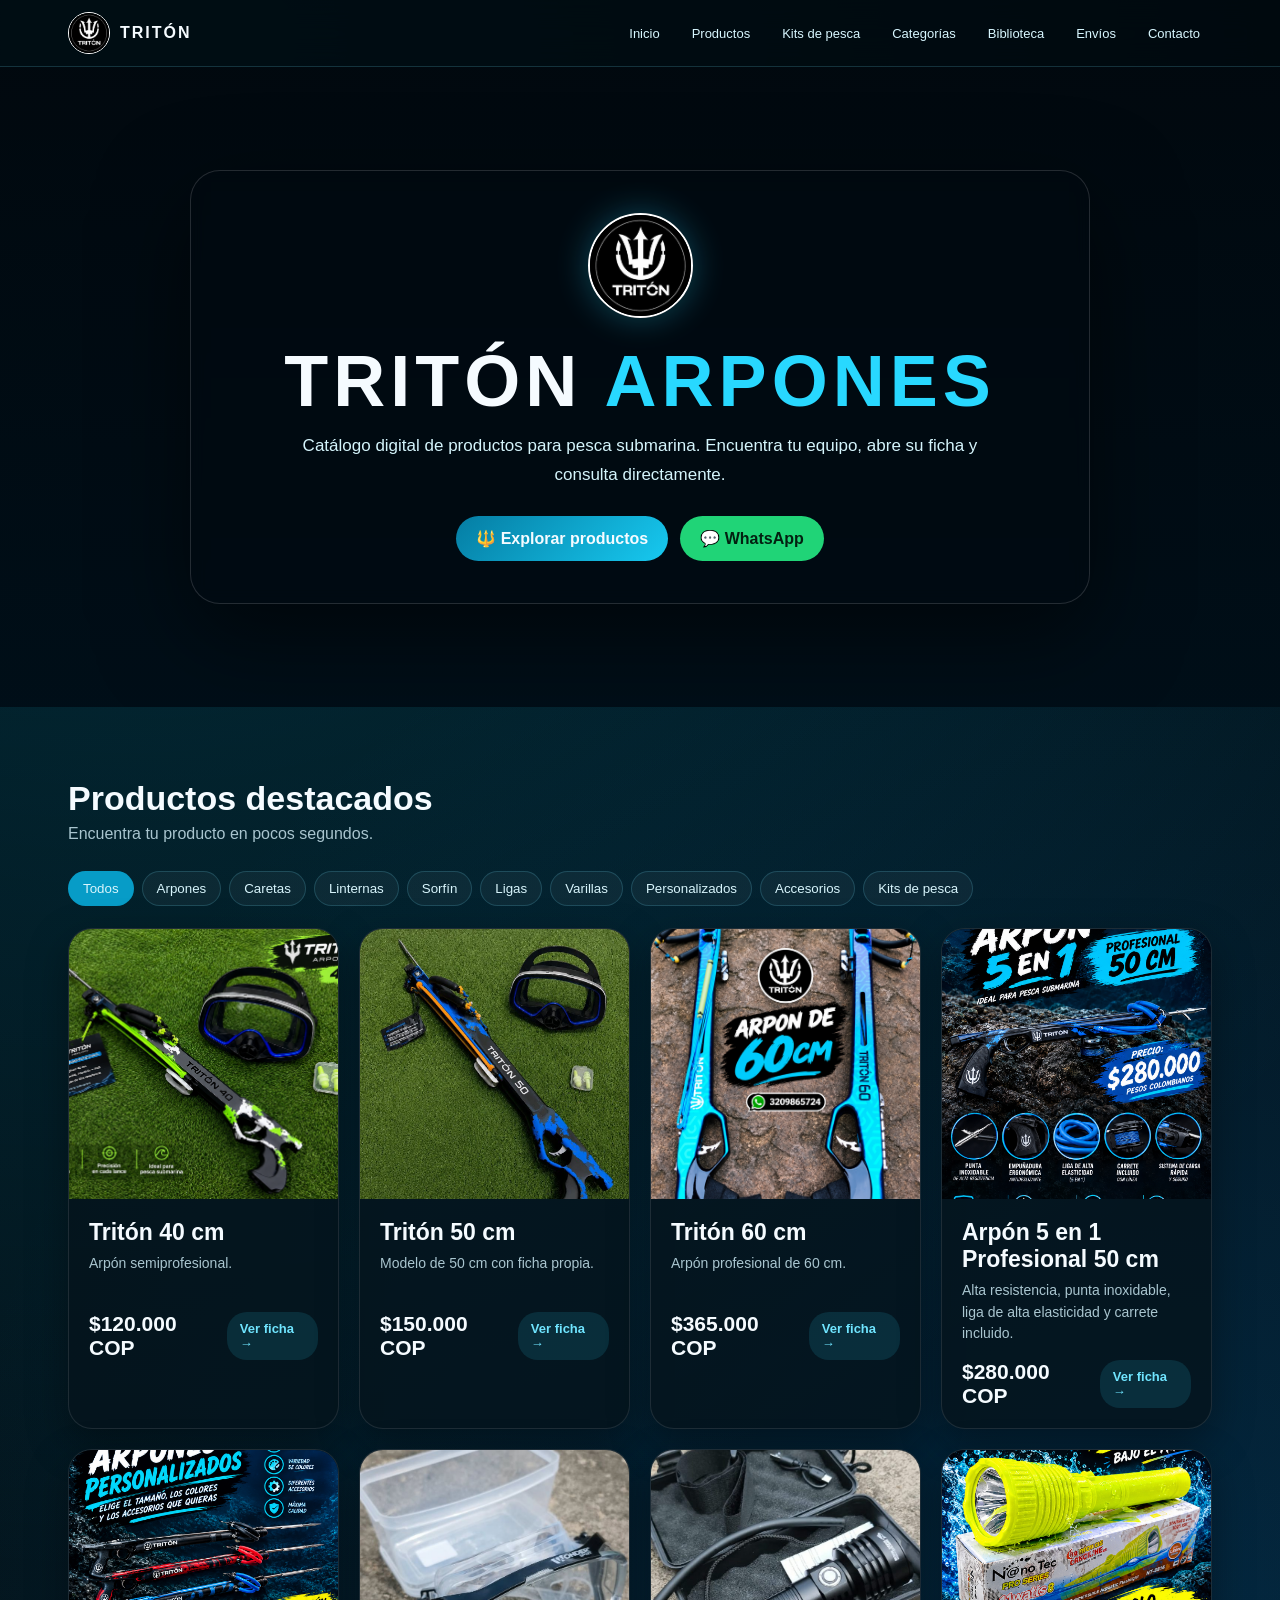
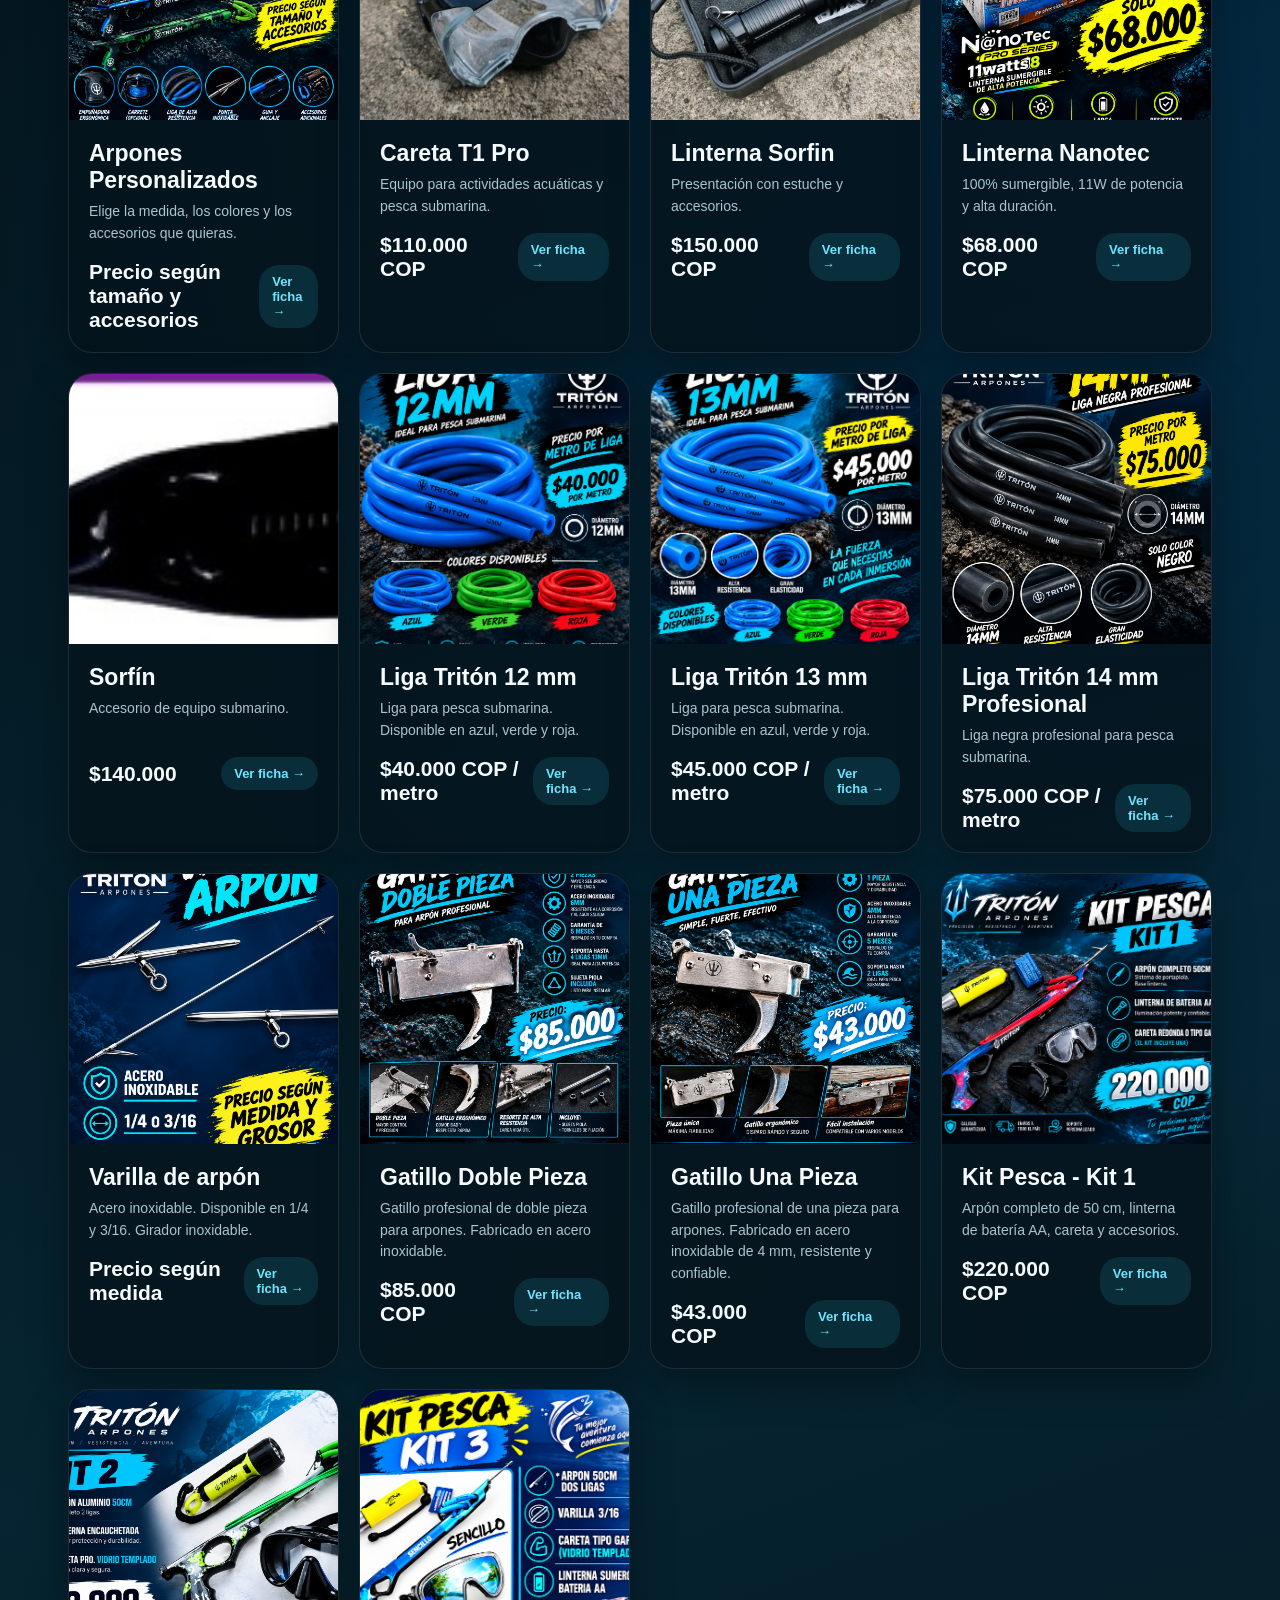
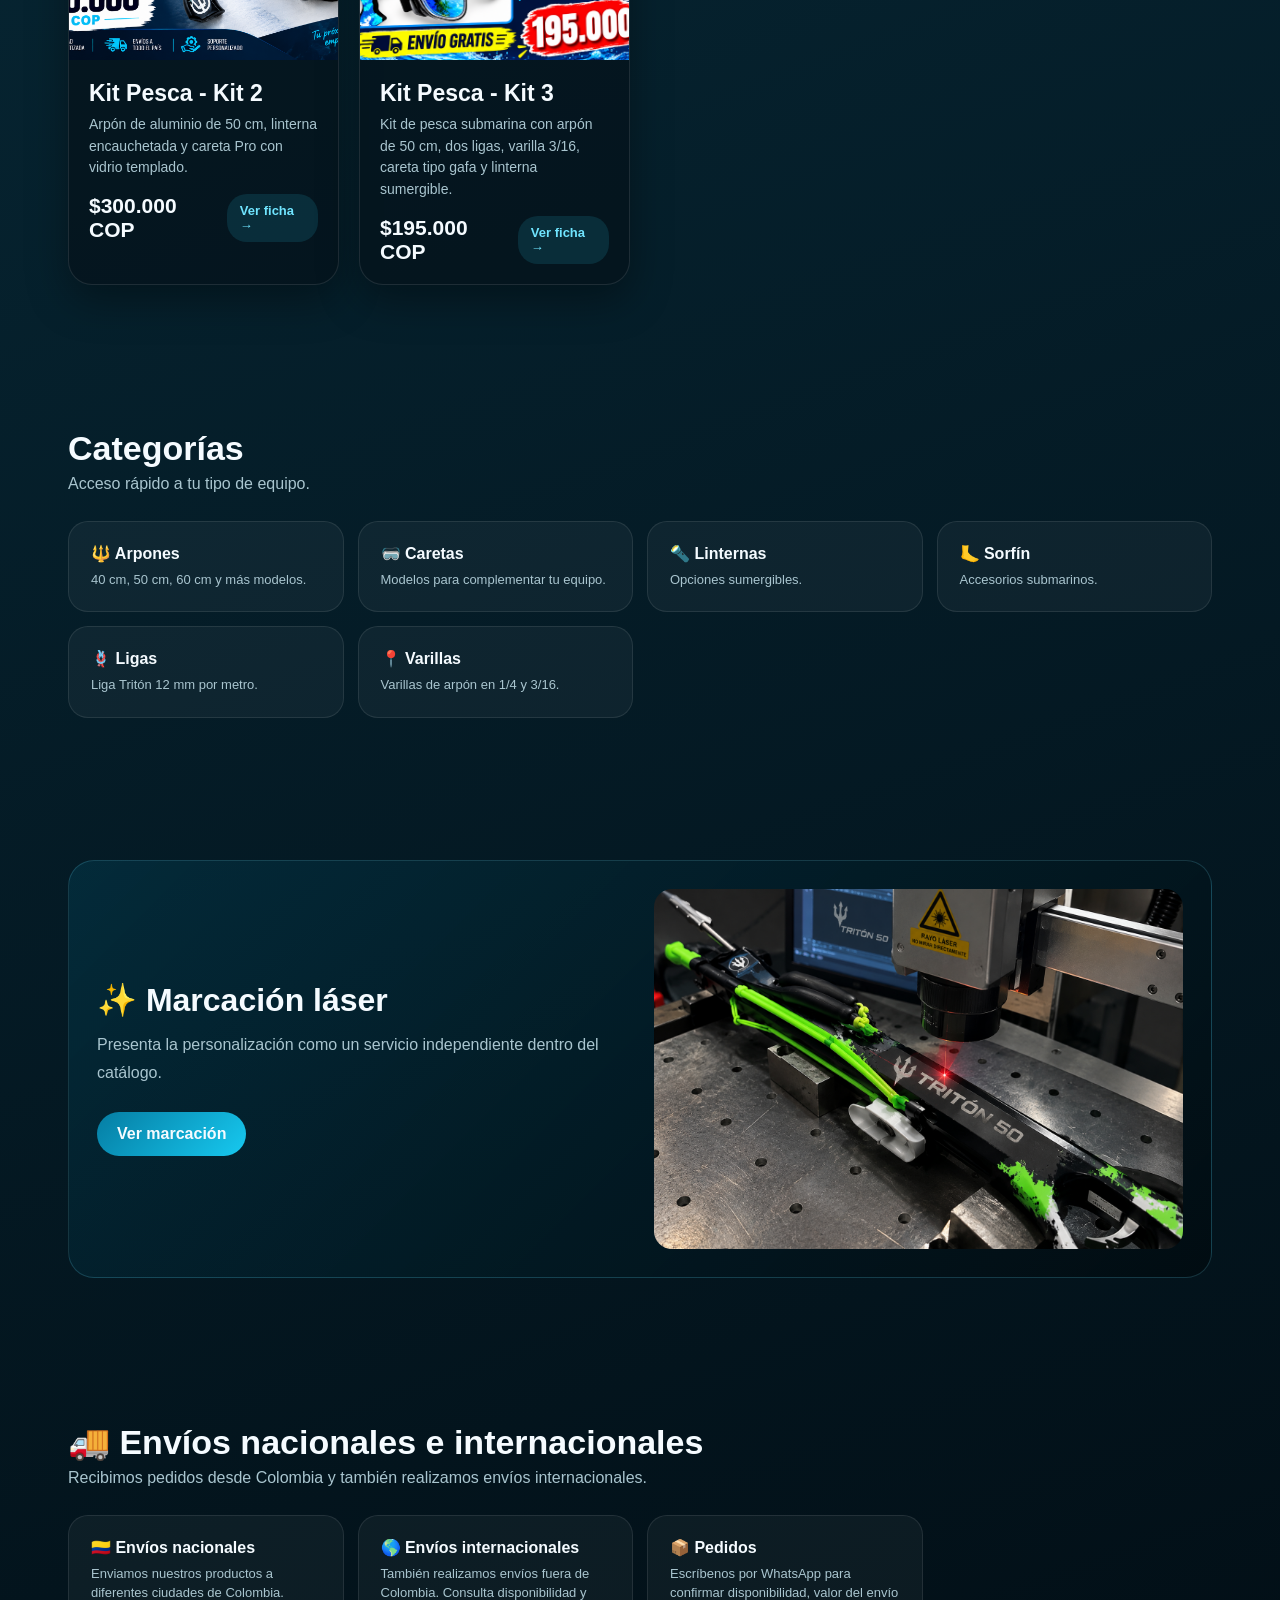
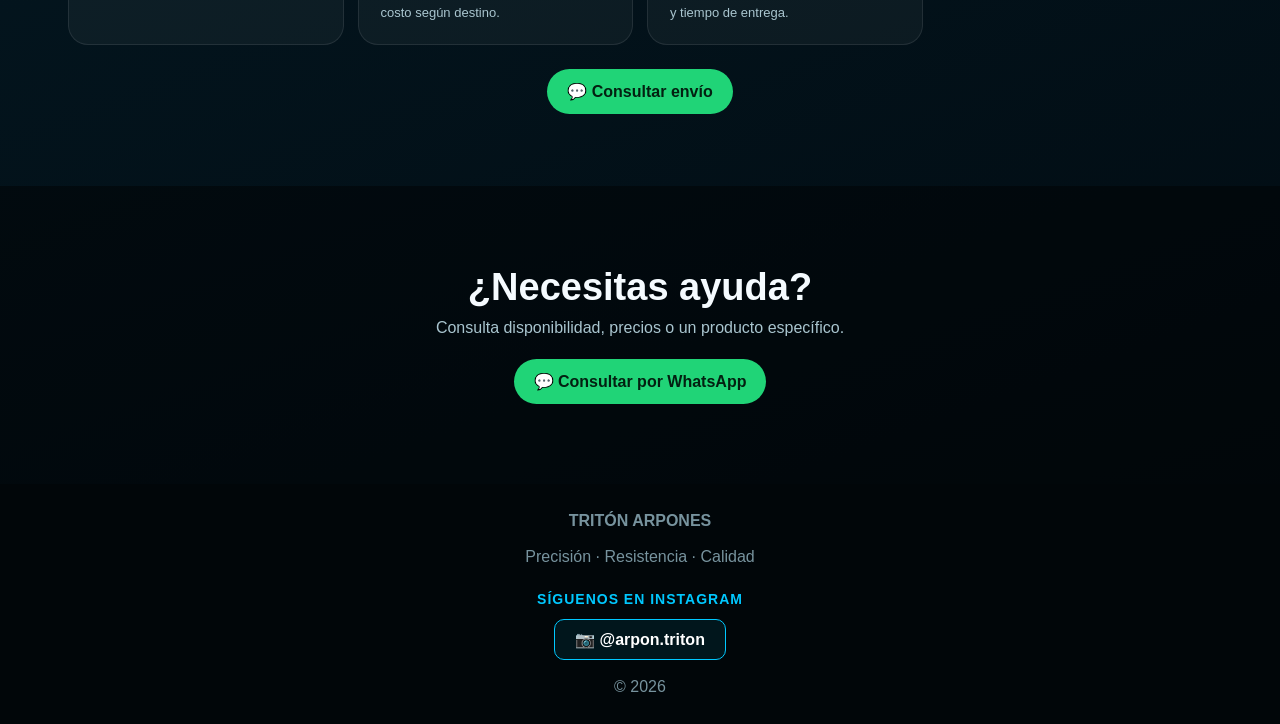
==== commit 0e2c12a7: "Add files via upload" ====
--- a/index.html
+++ b/index.html
@@ -310,6 +310,23 @@
       </div>
     </article>
 
+    <!-- KIT 3 -->
+    <article class="card" data-cat="kit">
+      <a href="kit-3.html">
+        <div class="card-media">
+          <img src="kit3.png" alt="Kit Pesca Tritón Kit 3">
+        </div>
+      </a>
+      <div class="card-body">
+        <h3>Kit Pesca - Kit 3</h3>
+        <p>Kit de pesca submarina con arpón de 50 cm, dos ligas, varilla 3/16, careta tipo gafa y linterna sumergible.</p>
+        <div class="card-bottom">
+          <span class="price">$195.000 COP</span>
+          <span class="small-btn">Ver ficha →</span>
+        </div>
+      </div>
+    </article>
+
   </div>
 </section>
 
@@ -411,4 +428,4 @@
 </script>
 
 </body>
-</html>
+</html>
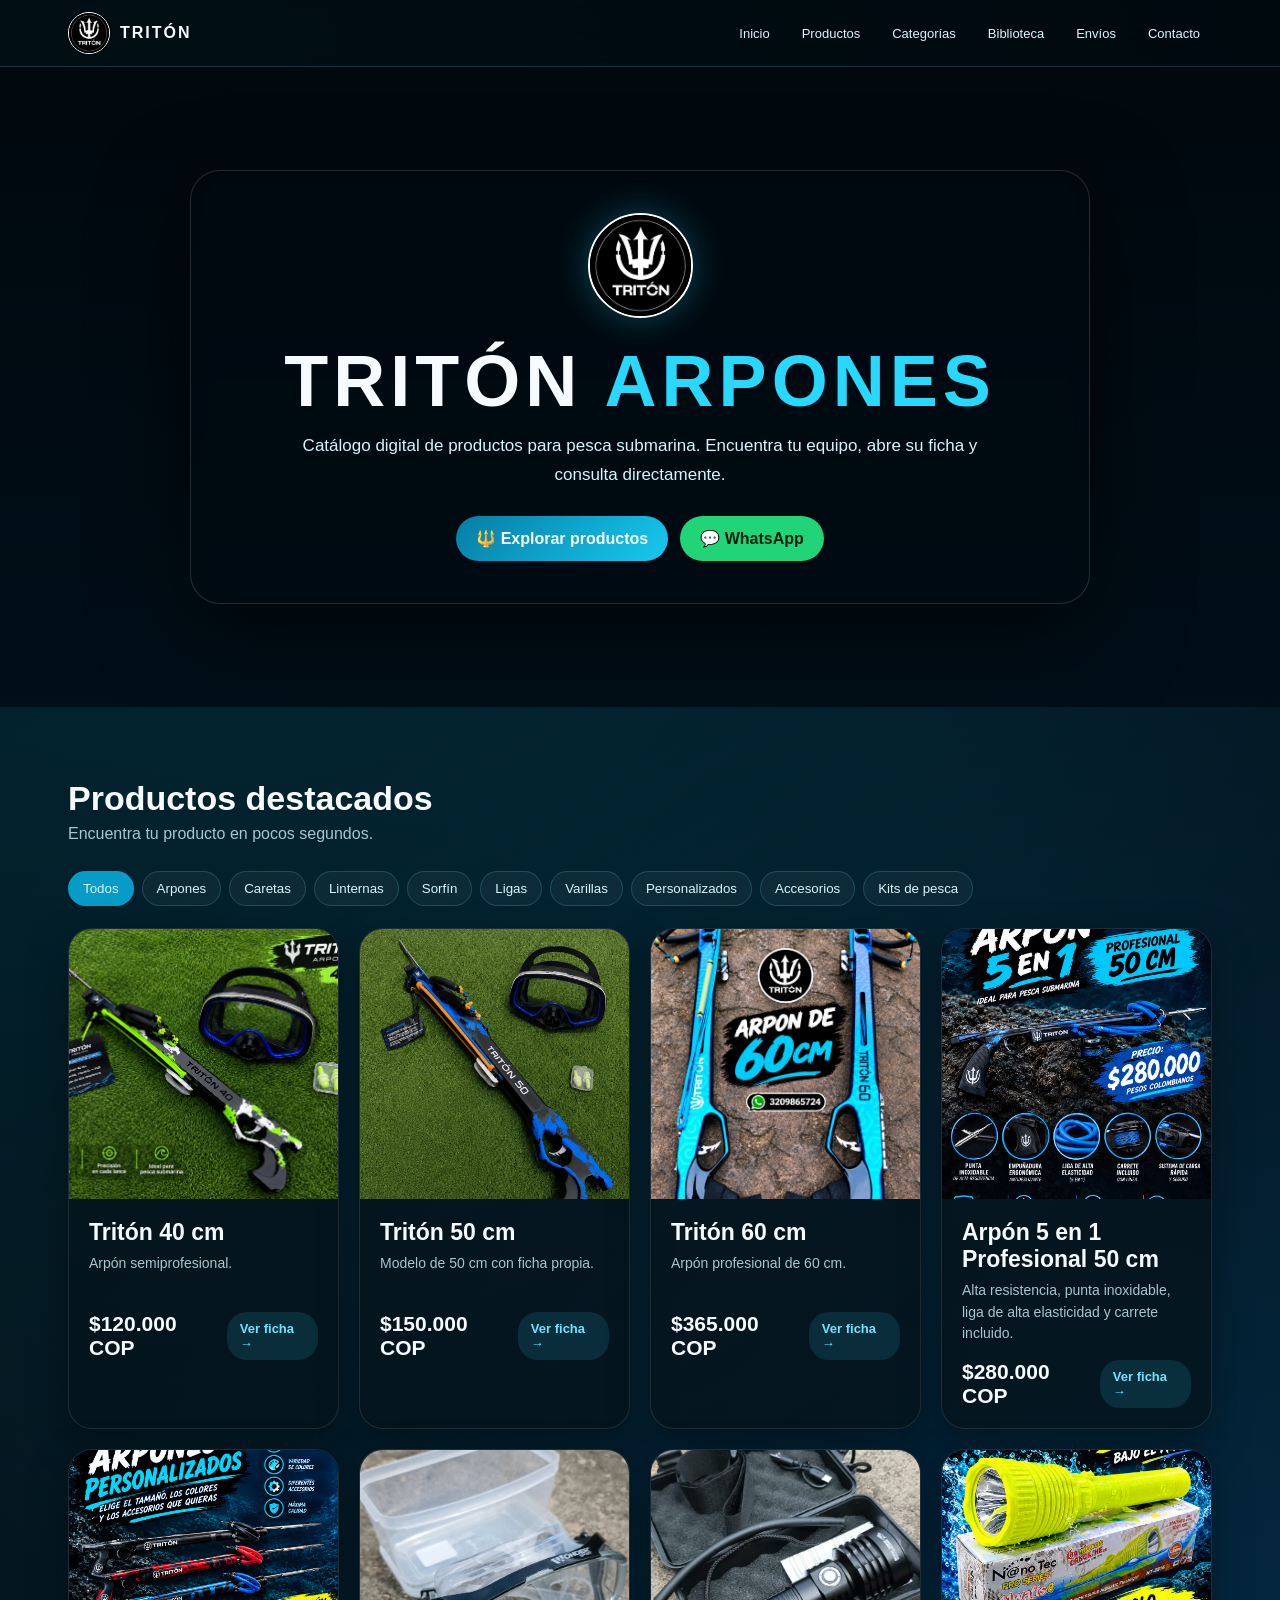
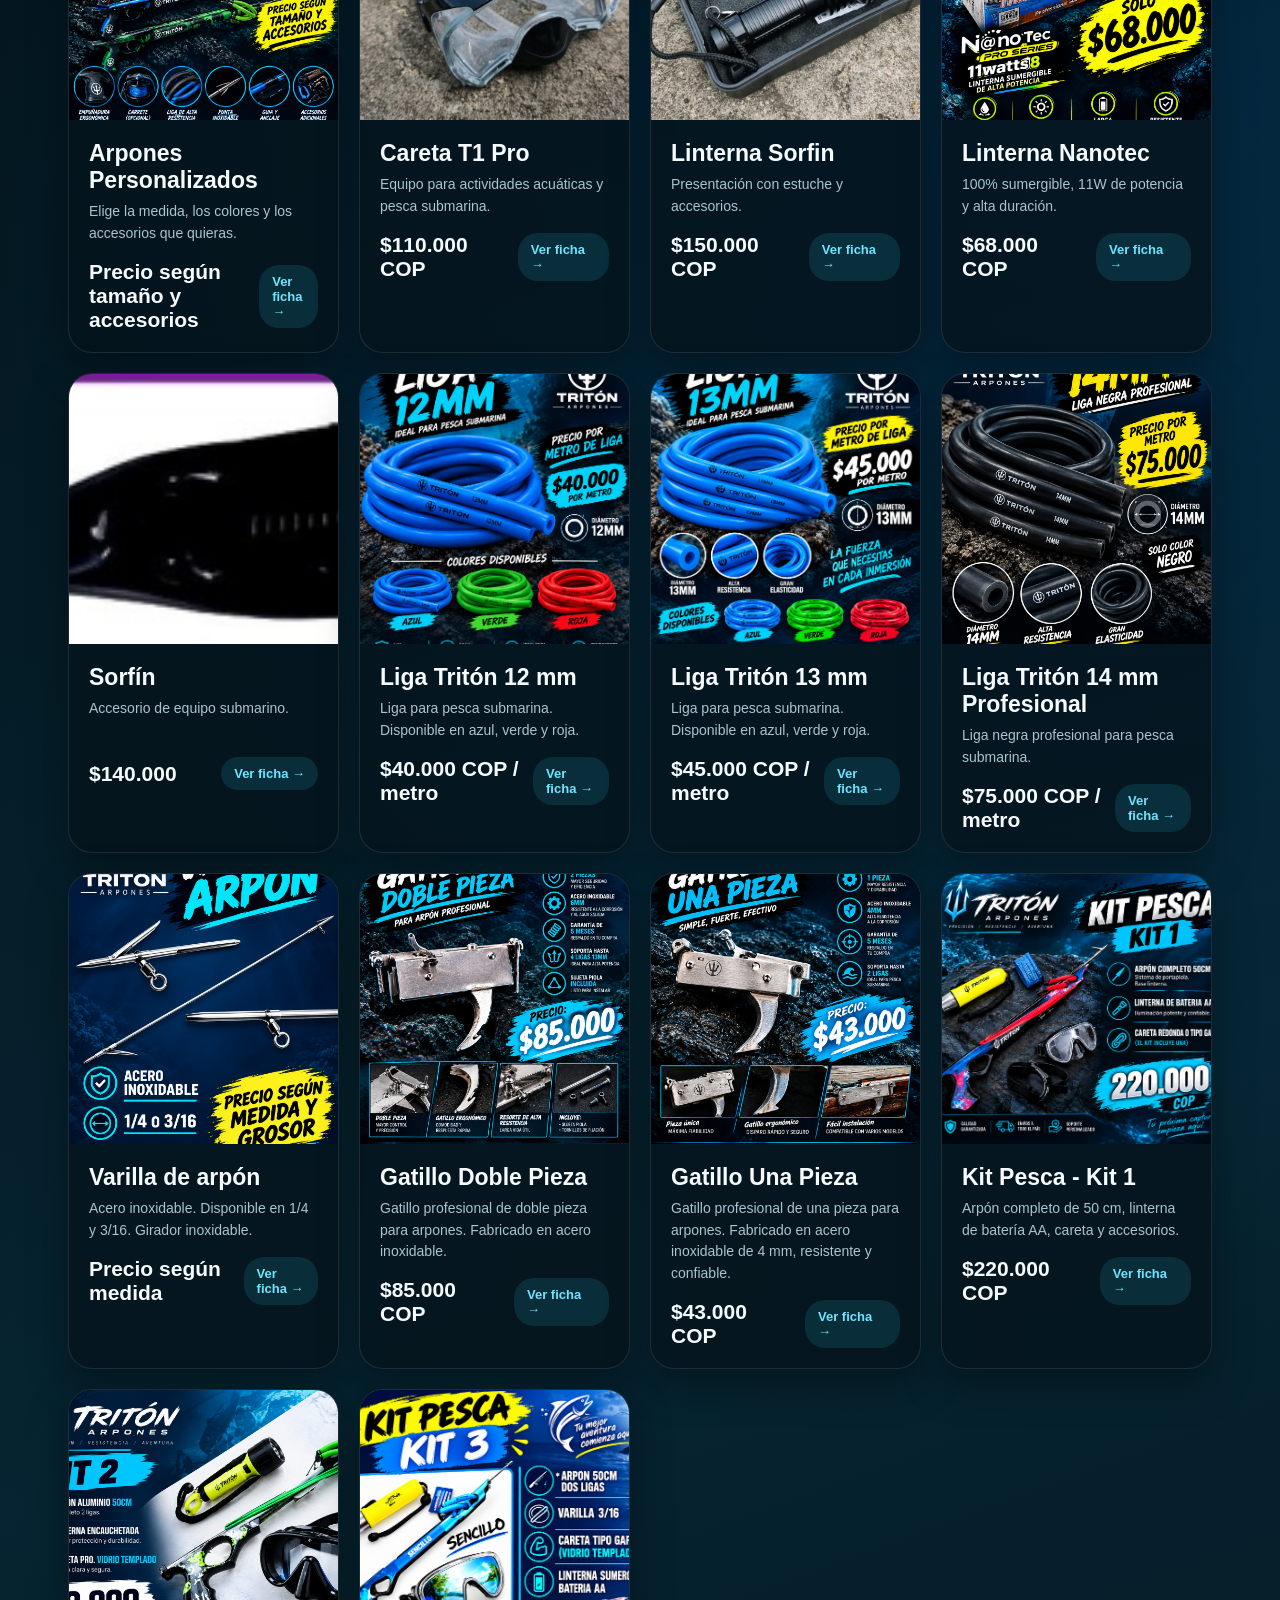
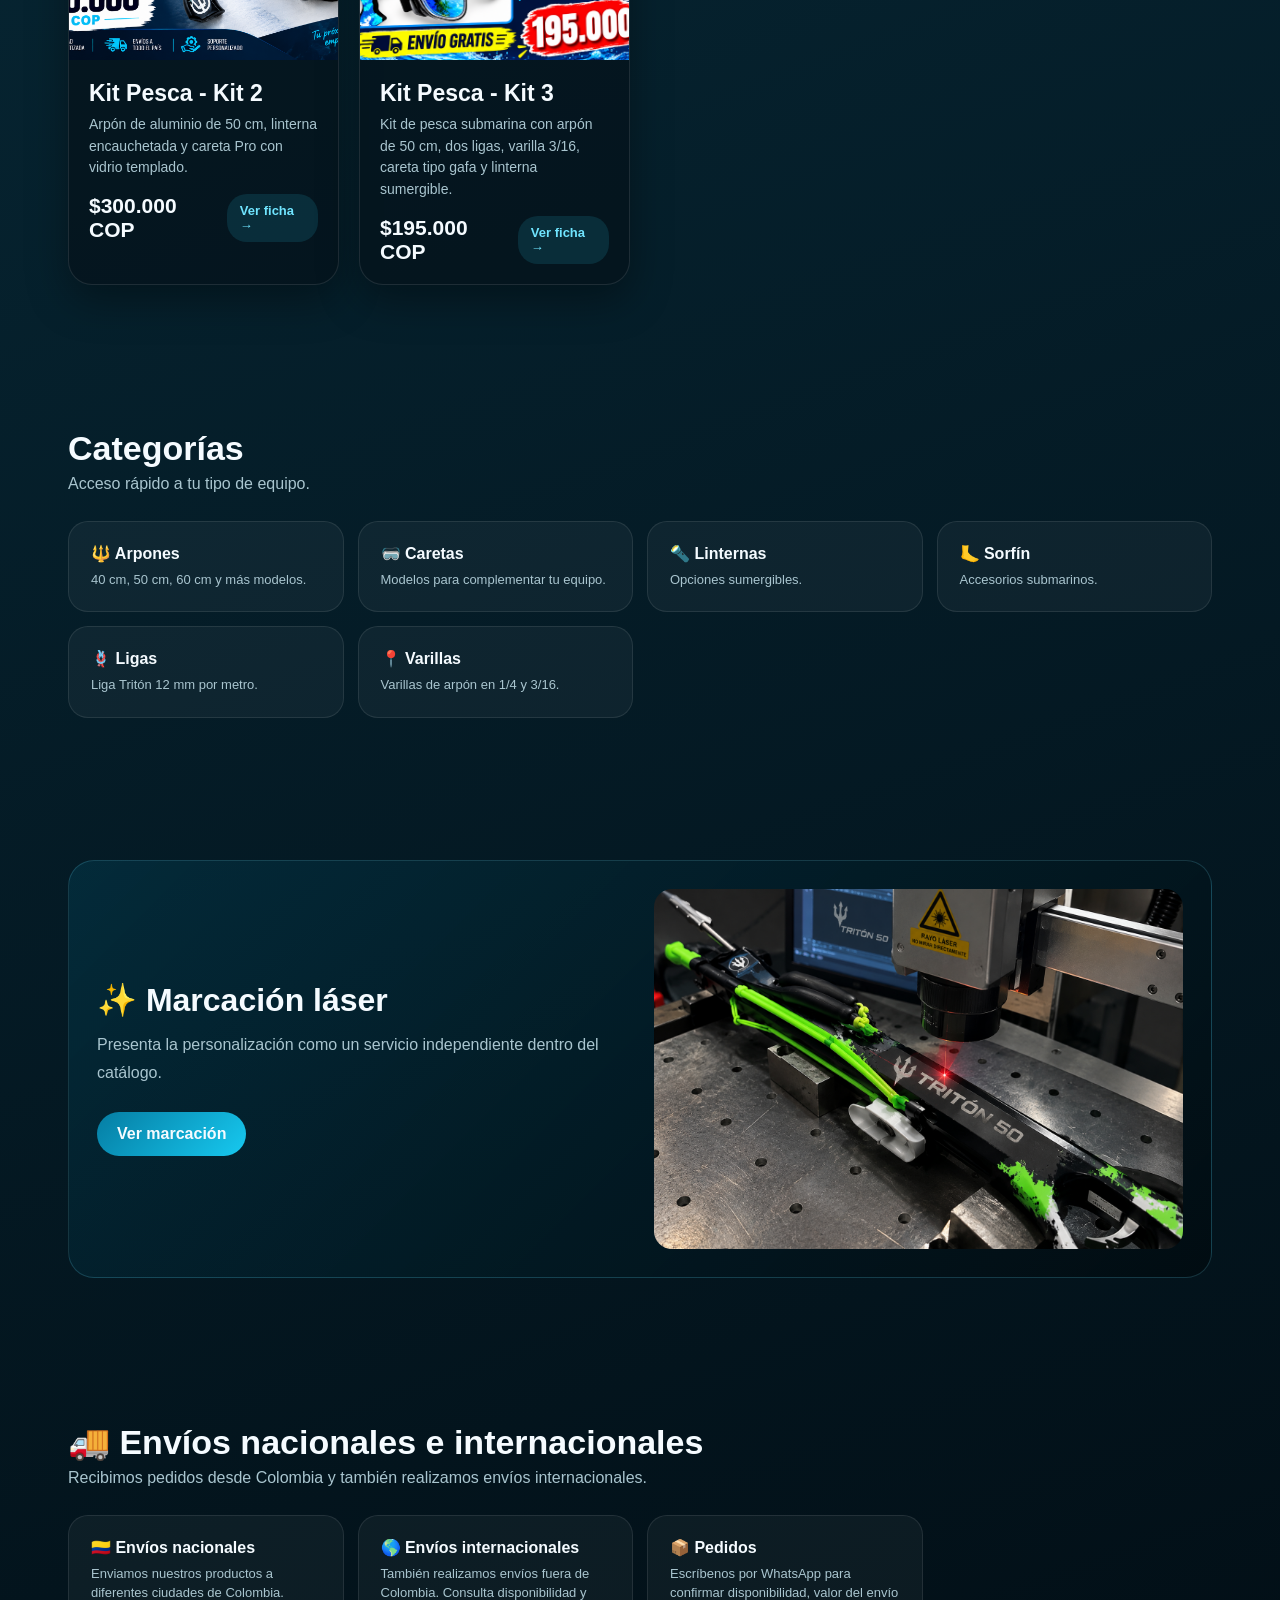
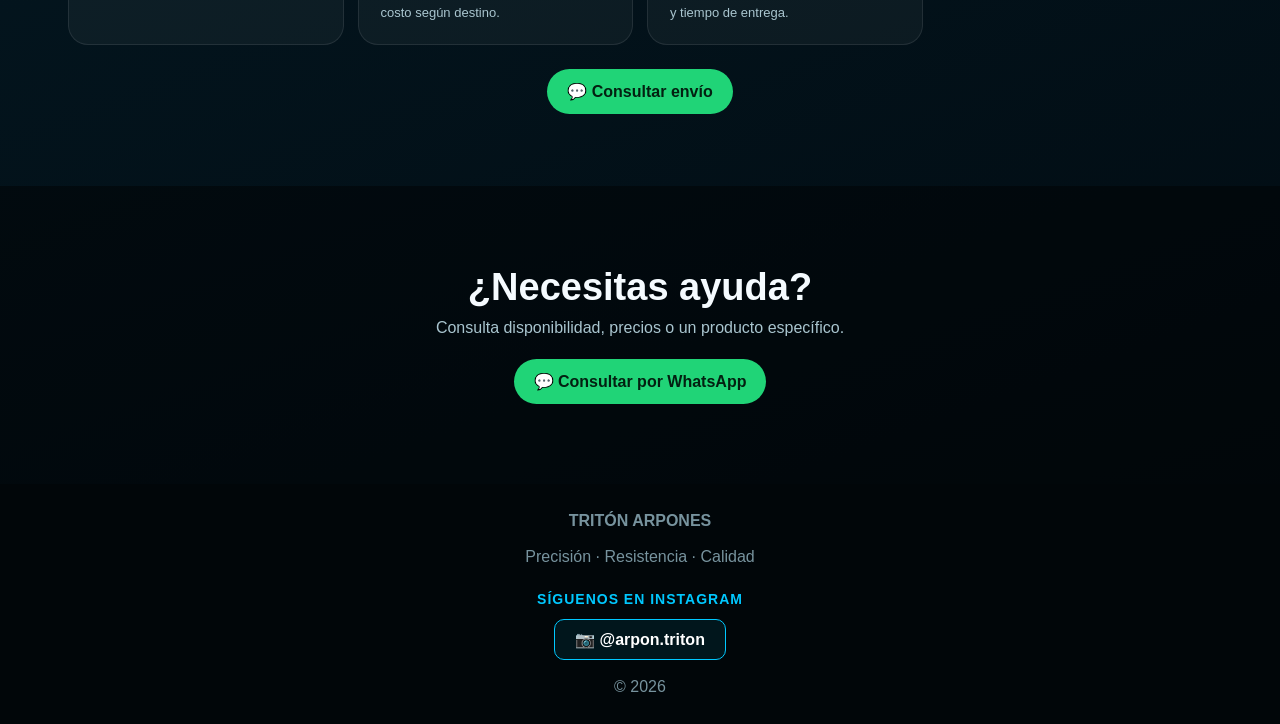
==== commit 03697693: "Update index.html" ====
--- a/index.html
+++ b/index.html
@@ -14,7 +14,6 @@
     <div class="navlinks">
       <a href="index.html">Inicio</a>
       <a href="index.html#productos">Productos</a>
-      <a href="index.html#kits">Kits de pesca</a>
       <a href="index.html#categorias">Categorías</a>
       <a href="index.html#galeria">Biblioteca</a>
       <a href="index.html#envios">Envíos</a>
@@ -428,4 +427,4 @@
 </script>
 
 </body>
-</html>+</html>
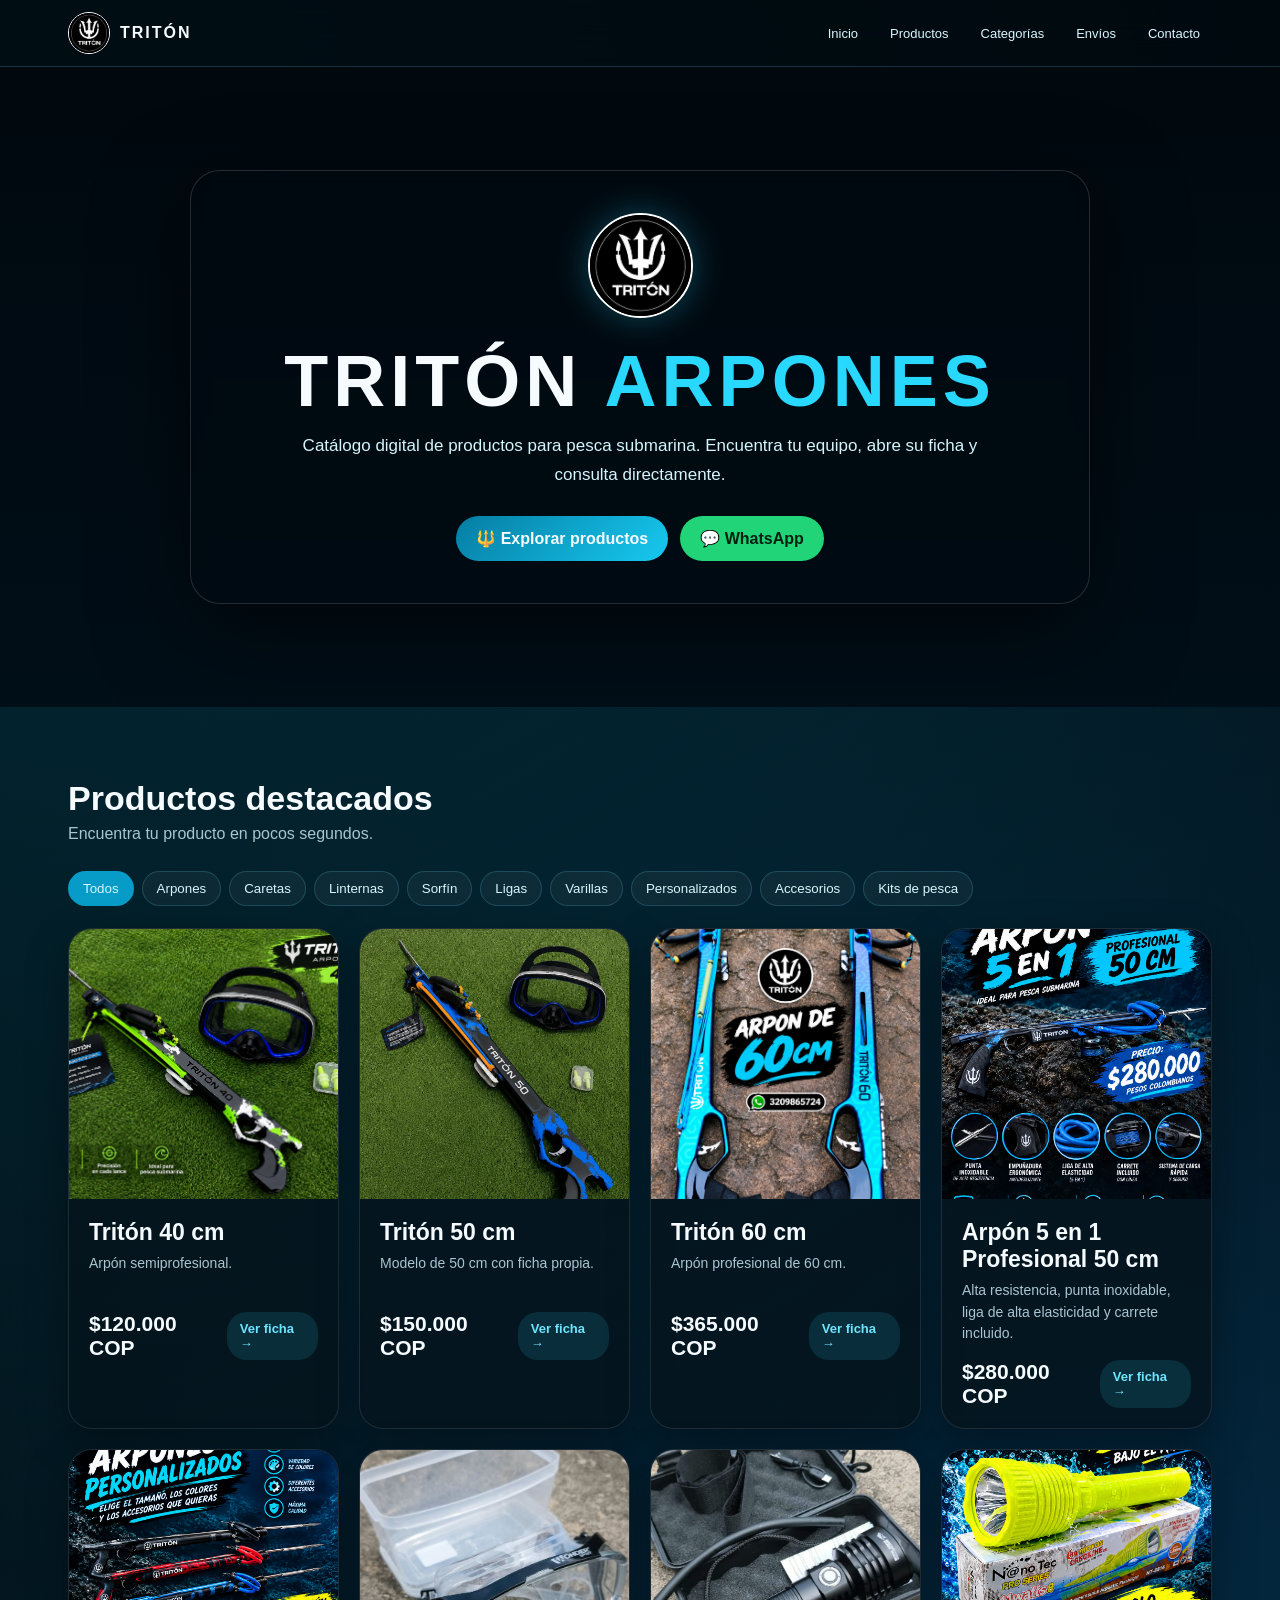
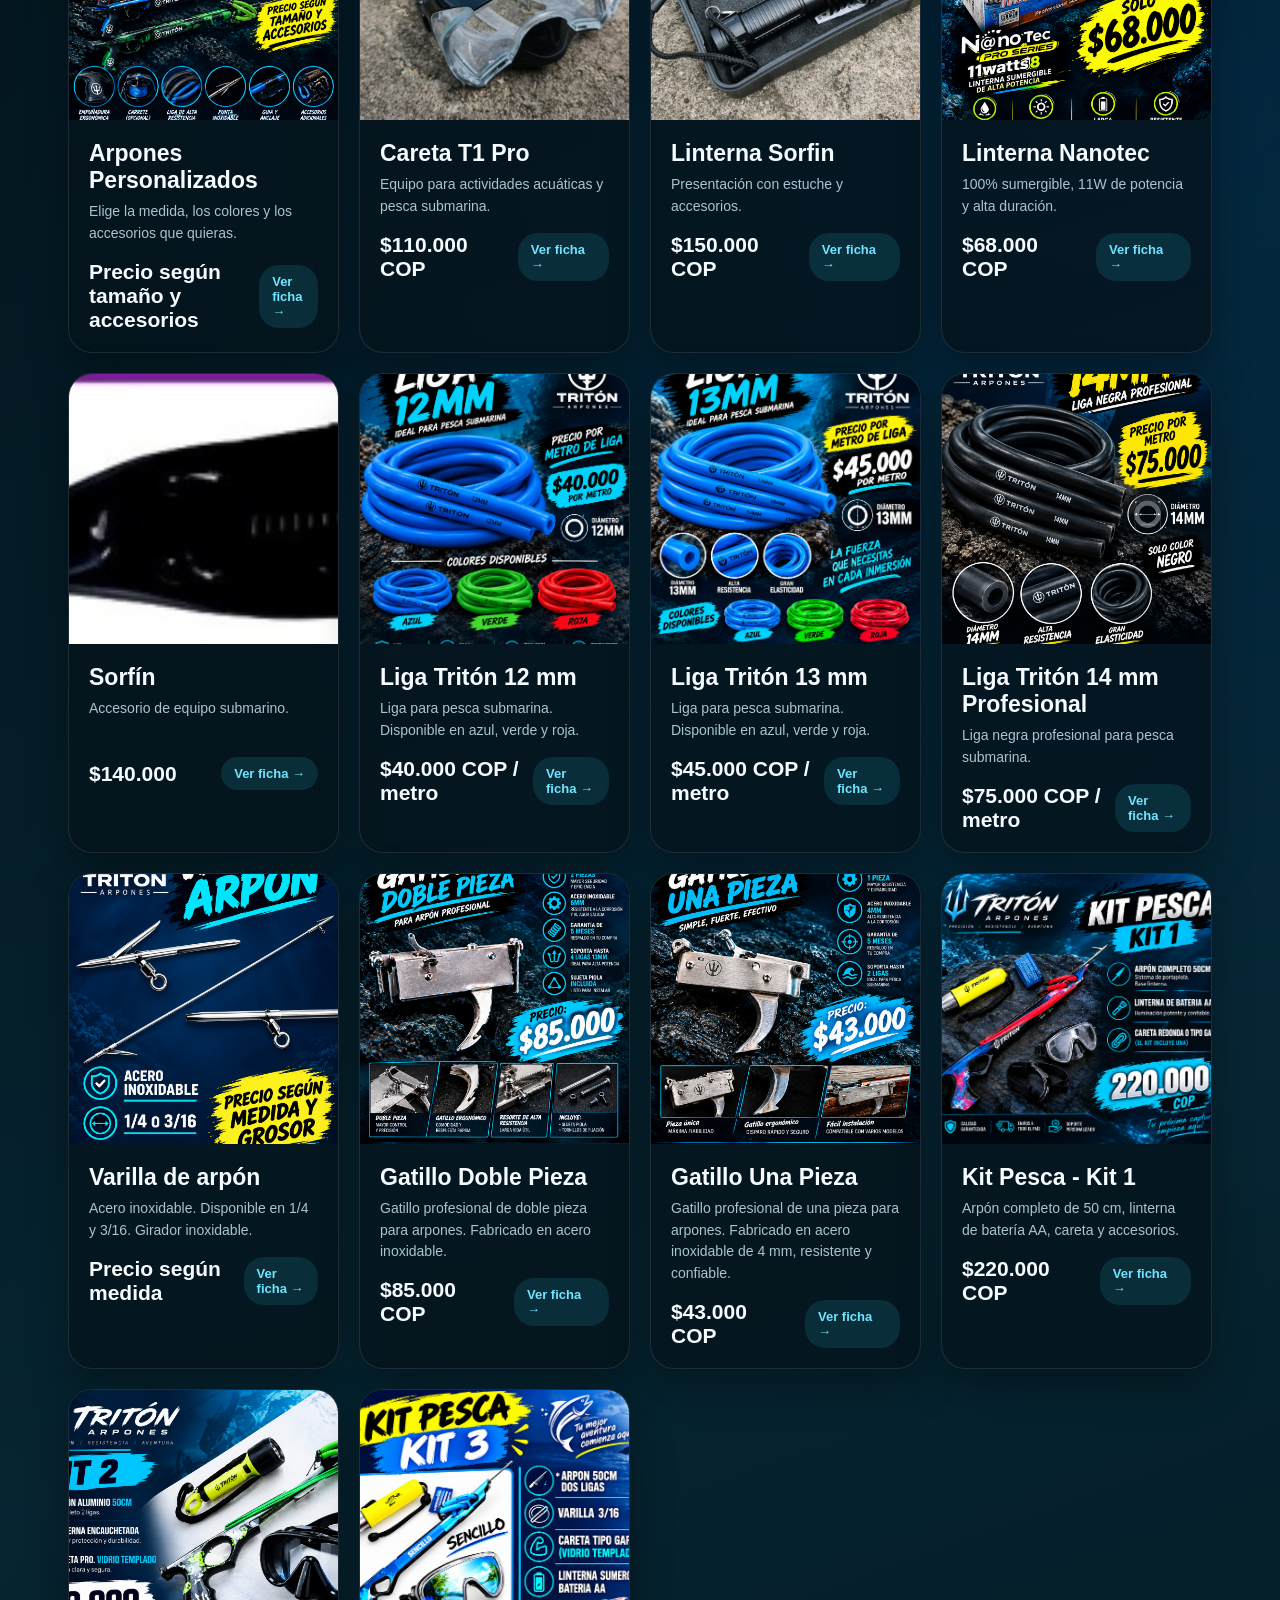
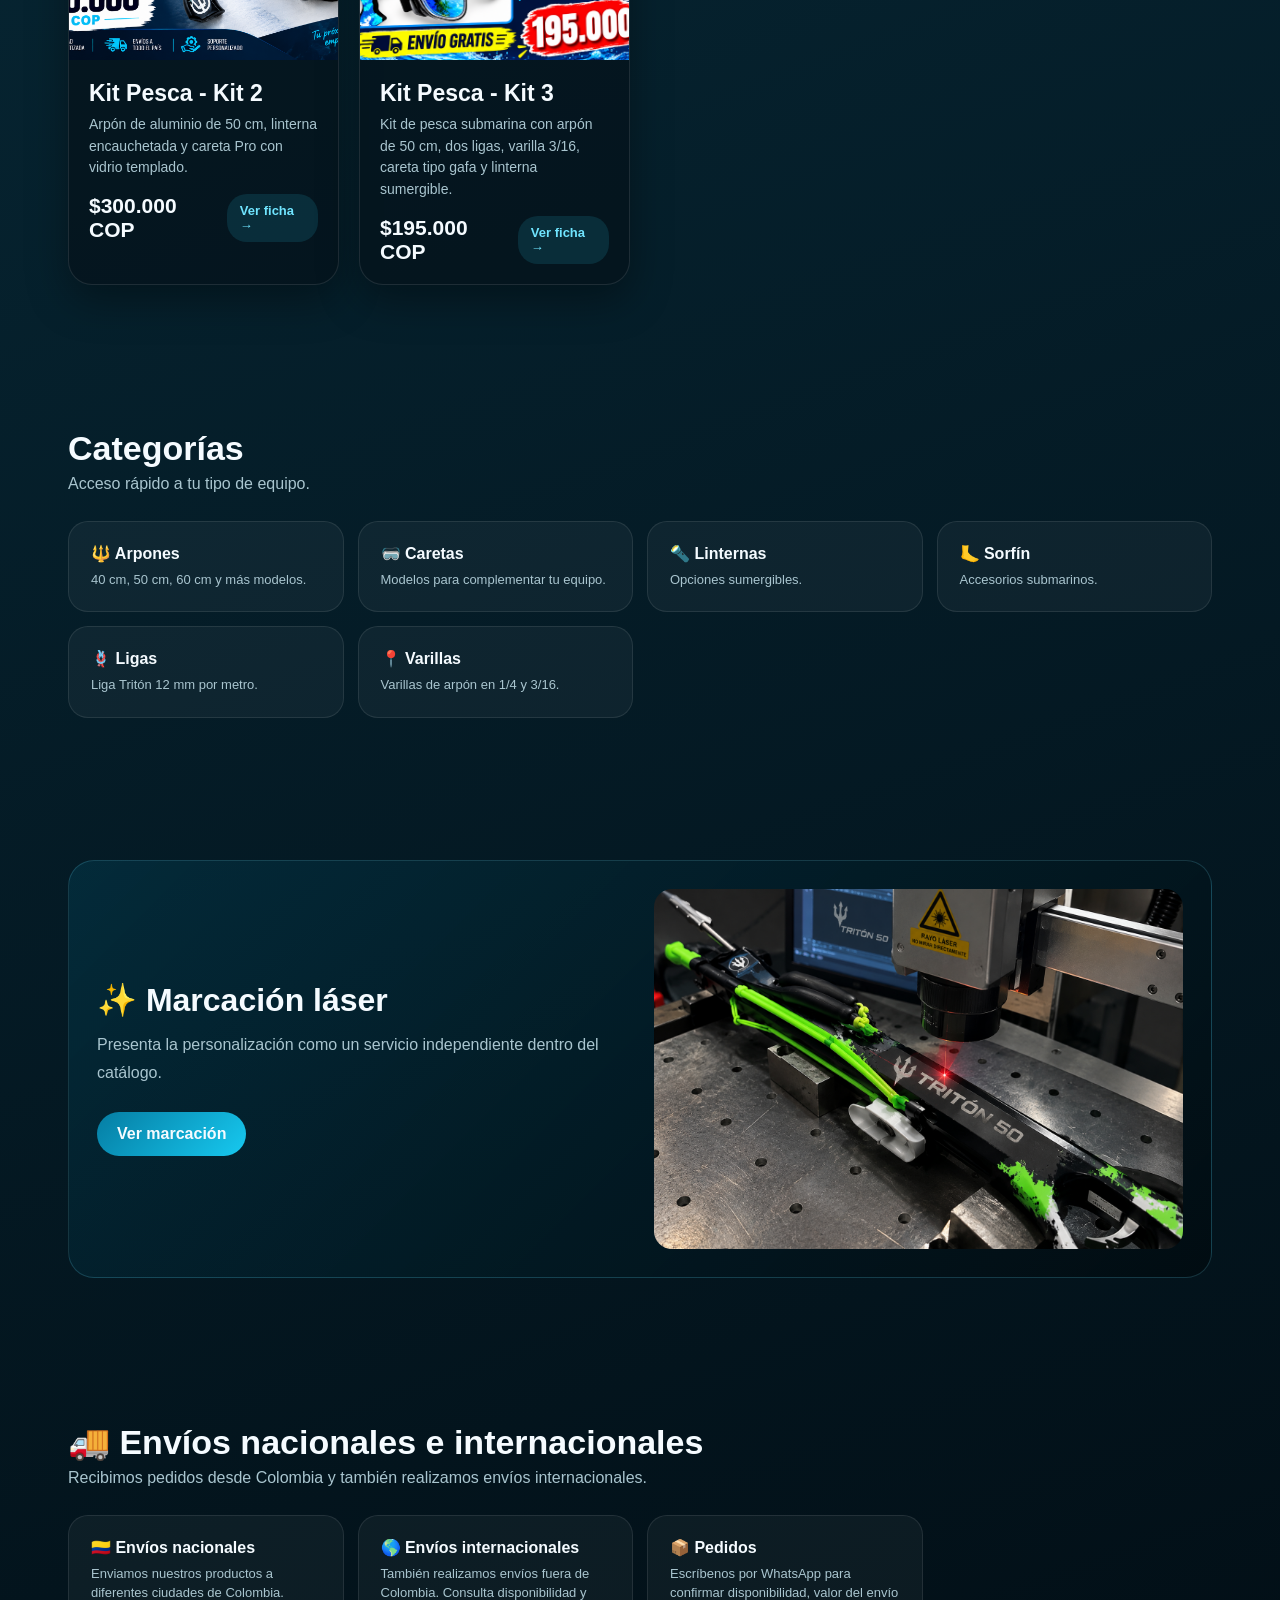
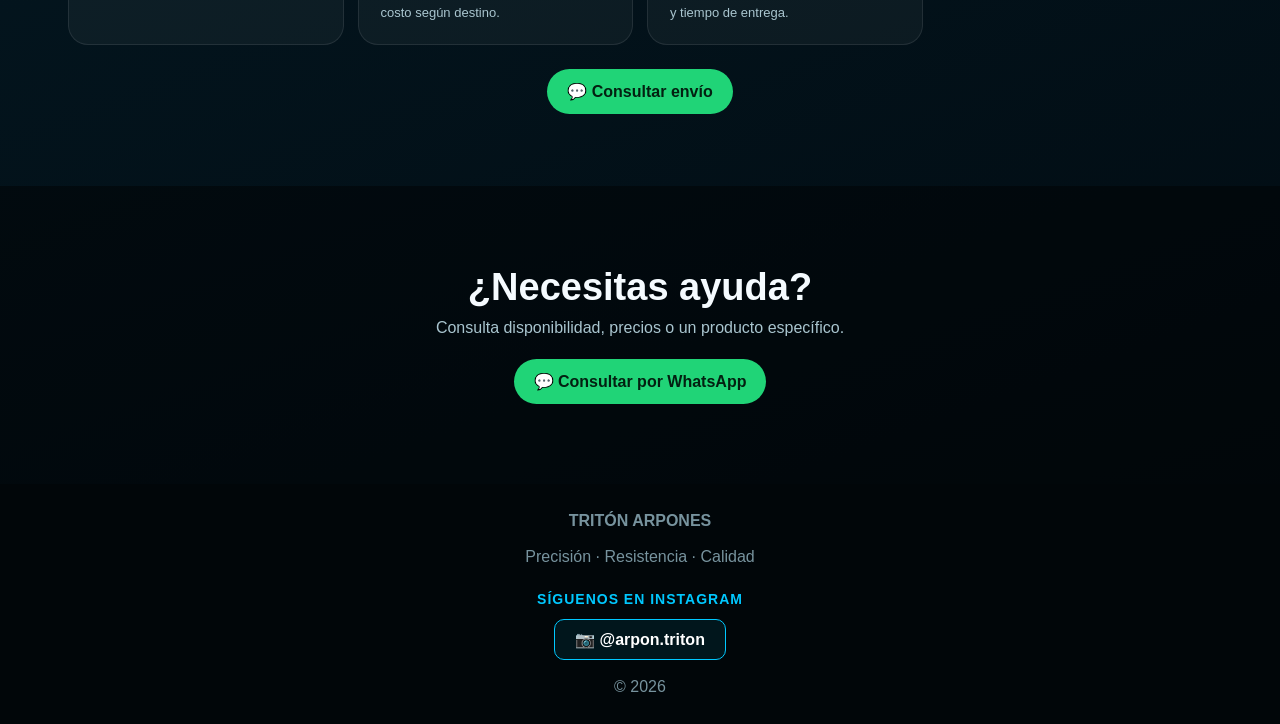
==== commit df341527: "Update index.html" ====
--- a/index.html
+++ b/index.html
@@ -15,7 +15,6 @@
       <a href="index.html">Inicio</a>
       <a href="index.html#productos">Productos</a>
       <a href="index.html#categorias">Categorías</a>
-      <a href="index.html#galeria">Biblioteca</a>
       <a href="index.html#envios">Envíos</a>
       <a href="index.html#contacto">Contacto</a>
     </div>
